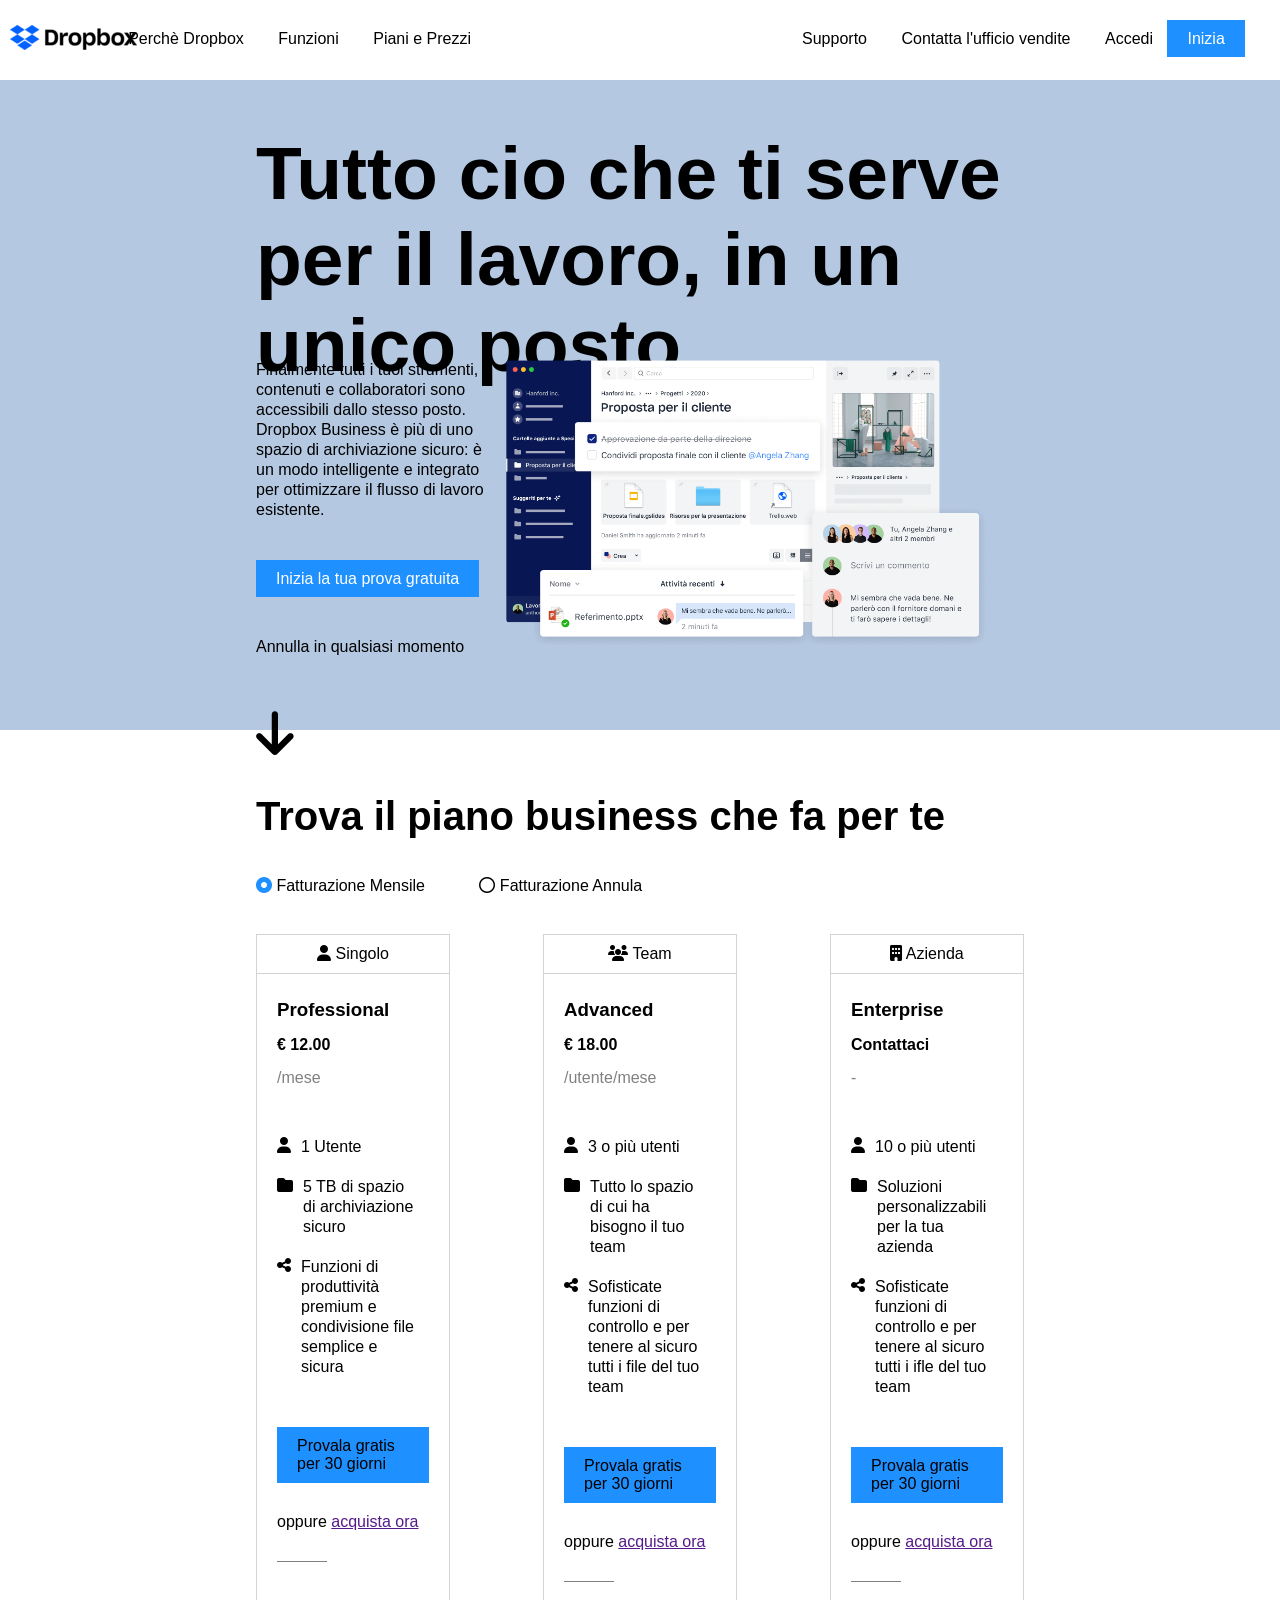
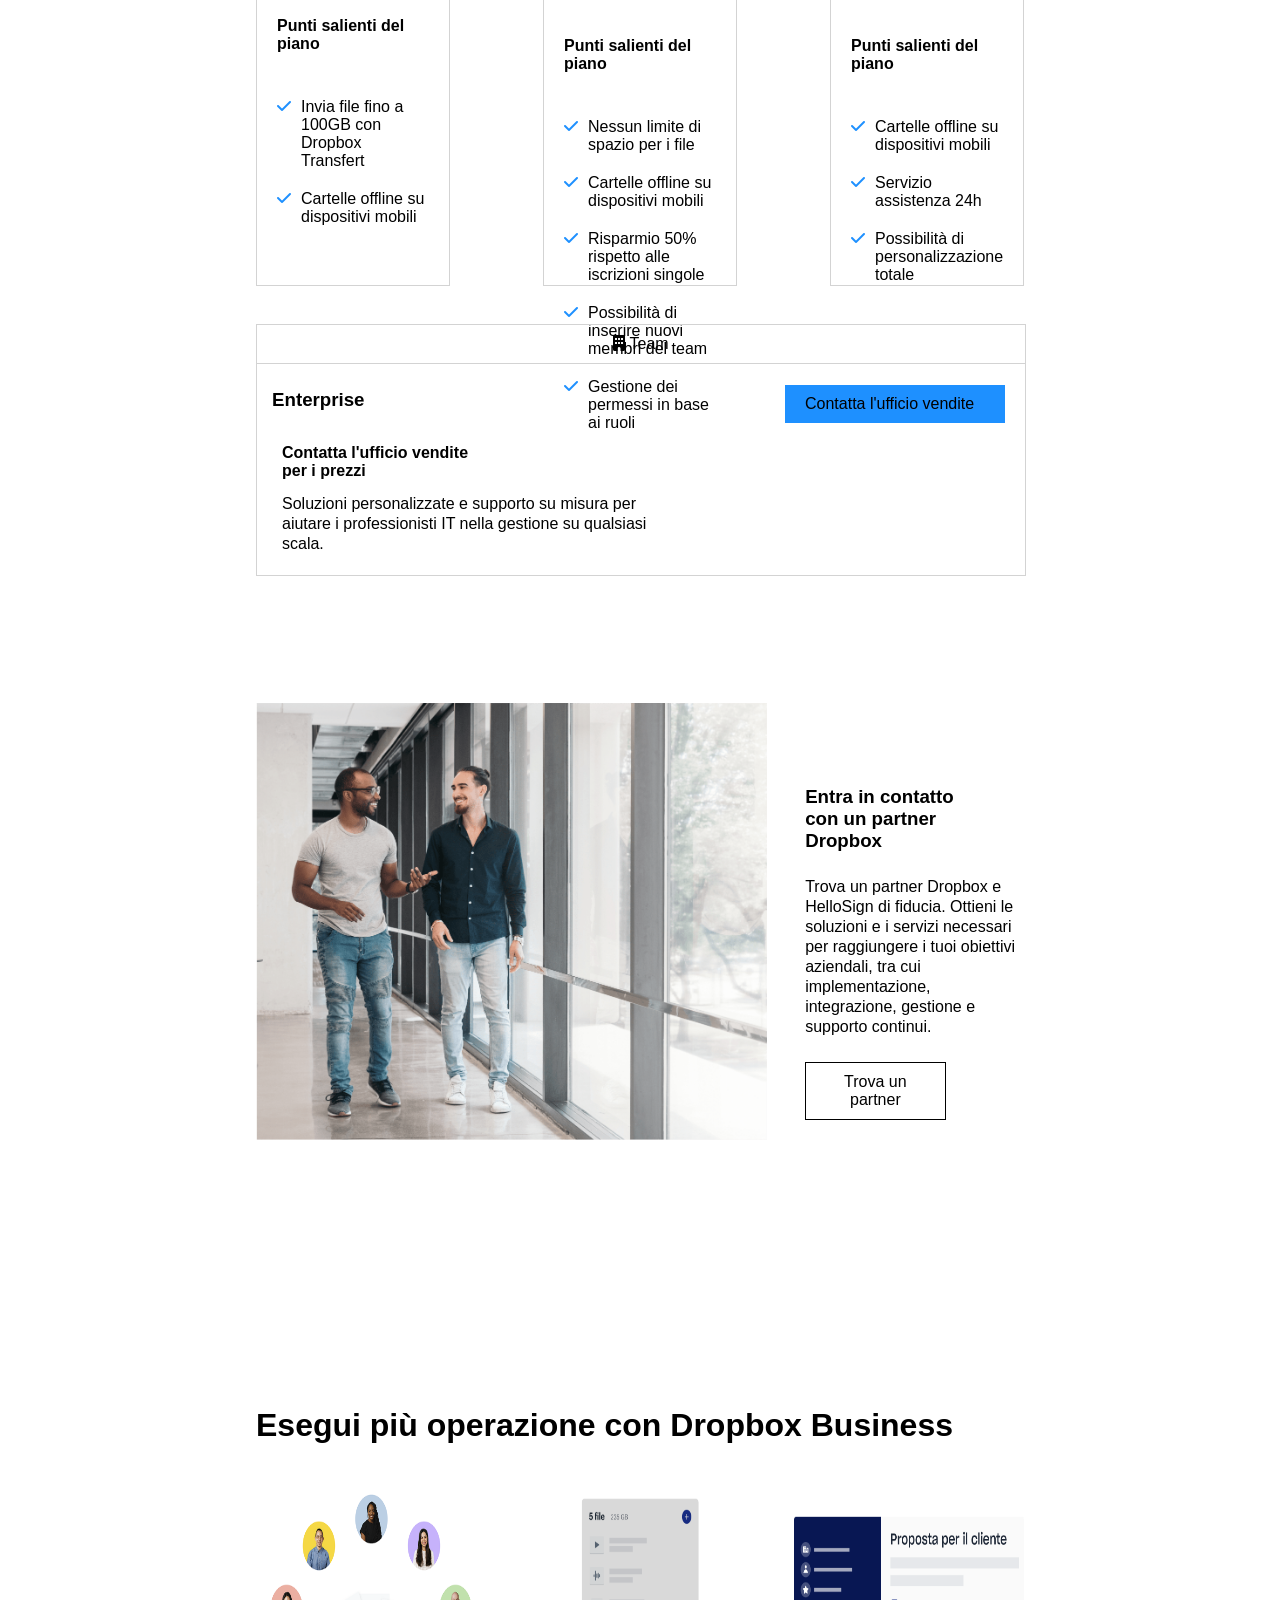
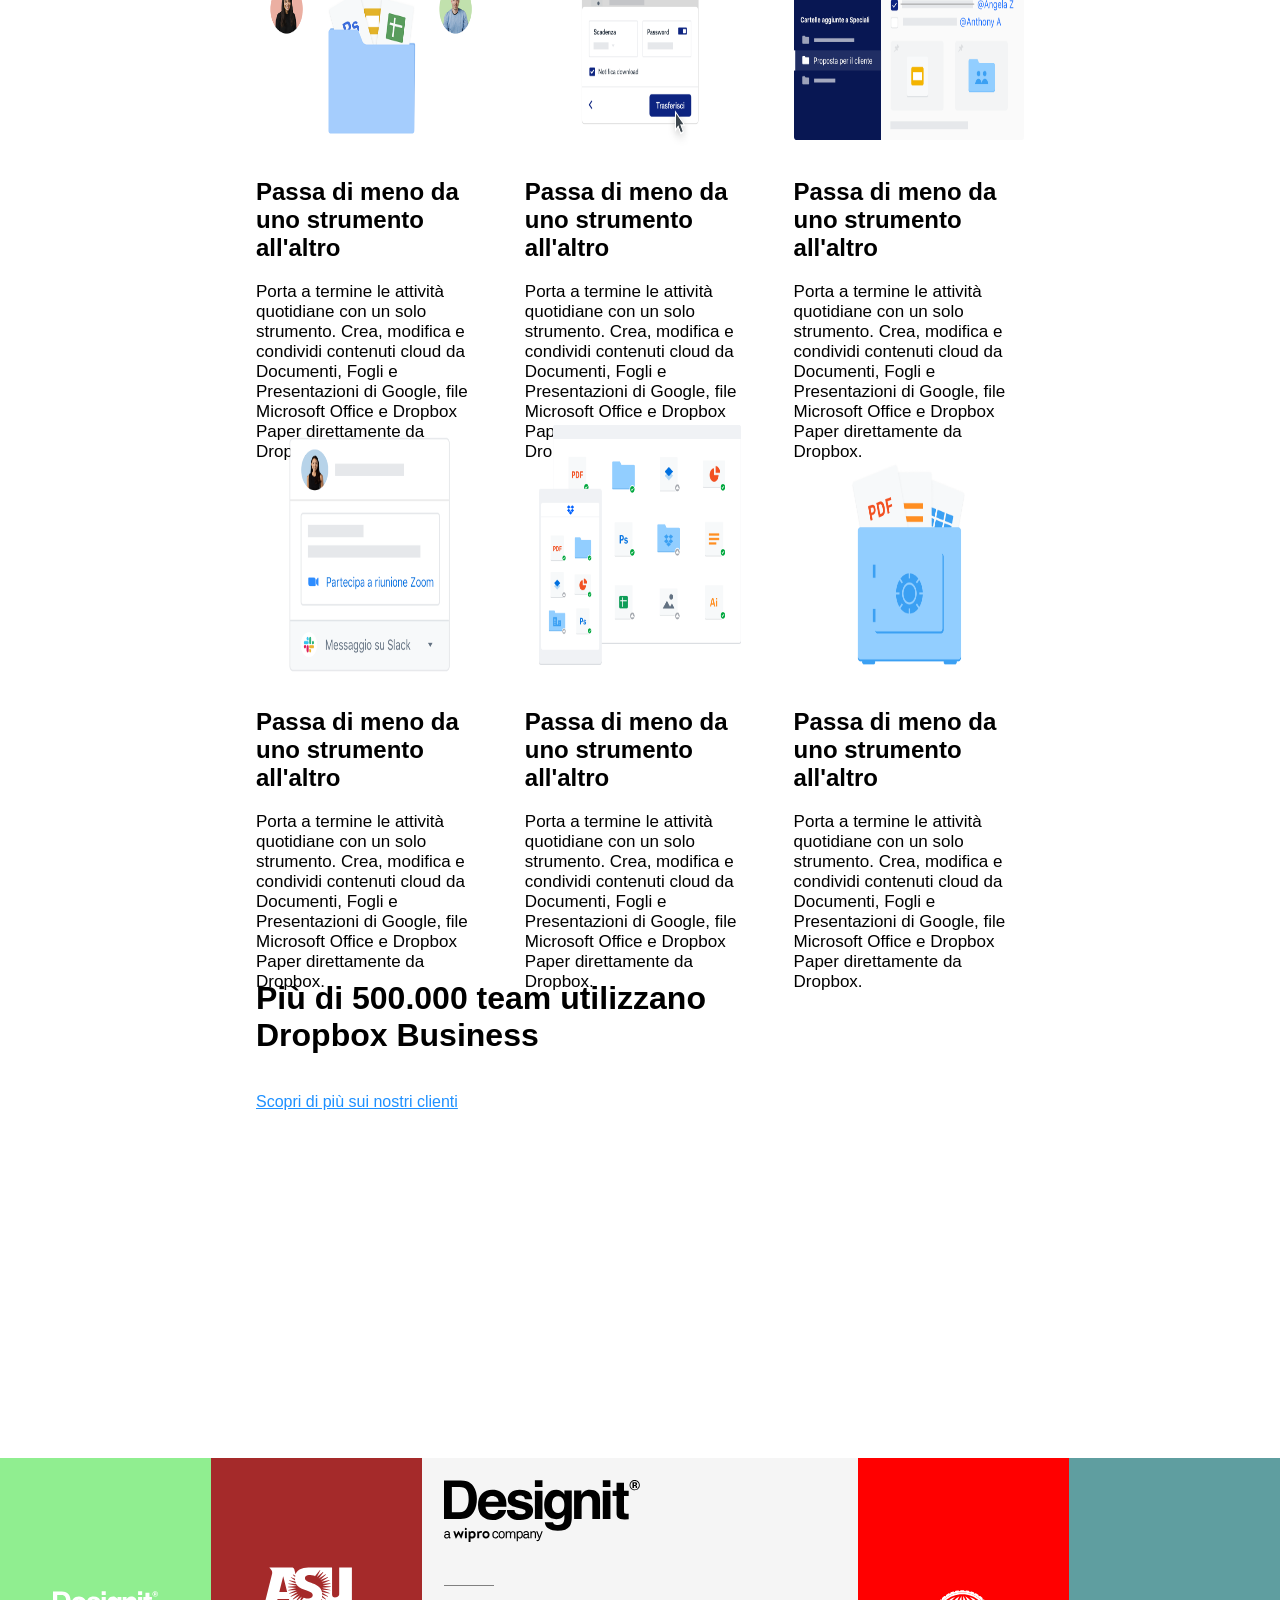
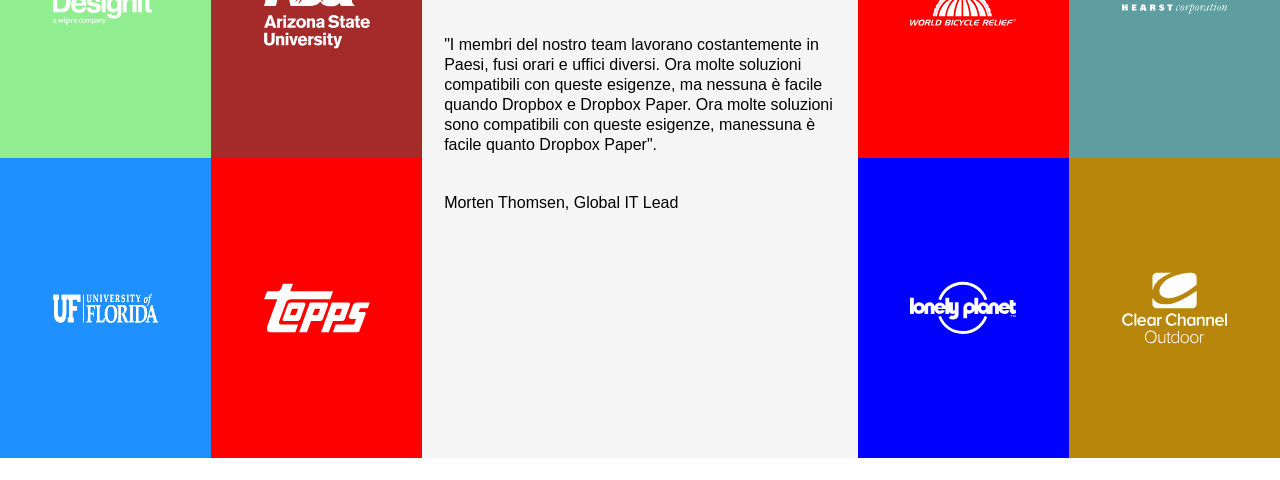
==== index.html @ 0305461c "carolesso centrale" ====
<!DOCTYPE html>
<html lang="en">
<head>
    <!-- CSS -->
    <link rel="stylesheet" href="style.css">
    <!-- FONTAWESOME -->
    <link rel="stylesheet" href="https://cdnjs.cloudflare.com/ajax/libs/font-awesome/6.2.0/css/all.min.css" integrity="sha512-xh6O/CkQoPOWDdYTDqeRdPCVd1SpvCA9XXcUnZS2FmJNp1coAFzvtCN9BmamE+4aHK8yyUHUSCcJHgXloTyT2A==" crossorigin="anonymous" referrerpolicy="no-referrer" />
    
    <!-- FONT TEXT -->
    <link rel="preconnect" href="https://fonts.googleapis.com">
    <meta charset="UTF-8">
    <meta http-equiv="X-UA-Compatible" content="IE=edge">
    <meta name="viewport" content="width=device-width, initial-scale=1.0">
    <title>Document</title>
</head>

<body>
    <header>
        <div class="container">
            <nav>
                <a href="#">Perch&egrave; Dropbox</a>
                <a href="#">Funzioni</a>
                <a href="#">Piani e Prezzi</a>
            </nav>
            <nav>
                <a href="#">Supporto</a>
                <a href="#">Contatta l'ufficio vendite</a>
                <a href="#" id="accedi">Accedi</a>
                <a href="#" class="box">Inizia</a>
            </nav>
        </div>
    </header>

    <main>
        <!-- JUMBOTRON -->
        <div class="jumbotron">
            <div class="h1-container">
                <h1>Tutto cio che ti serve per il lavoro, in un unico posto</h1>
            </div>
            <div class="jumbo-container">
                <div class="text-right">
                    <p>Finalmente tutti i tuoi strumenti, contenuti e collaboratori sono accessibili dallo stesso posto. <br> Dropbox Business &egrave; pi&ugrave; di uno spazio di archiviazione sicuro: &egrave; un modo intelligente e integrato per ottimizzare il flusso di lavoro esistente.</p>
                    <div>
                        <a class="box" href="#">Inizia la tua prova gratuita</a>
                    </div>
                    <div id="Annulla">Annulla in qualsiasi momento</div>
                    <div id="Freccia">
                        <i class="fa-solid fa-arrow-down"></i>
                    </div>
                </div>
                <div class="img">
                    <img src="img/jumbo.png" alt="">
                </div>
            </div>
        </div>

        <!-- PIANO BUSINESS -->
        <div class="piano-business">
            <h2>Trova il piano business che fa per te</h2>
            <div class="checkbox">
                <span id="mensile">
                    <i class="fa-solid fa-circle-dot"></i>
                    Fatturazione Mensile
                </span>
                <span id="annuale">
                    <i class="fa-regular fa-circle"></i>
                    Fatturazione Annula
                </span>
            </div>
            <div class="col">
                <!-- SINGOLO -->
                <div class="row">
                    <div class="icons">
                        <span>
                            <i class="fa-solid fa-user"></i>
                            Singolo
                        </span>
                    </div>
                    <div class="column-structure-text">
                        <h3>Professional</h3>
                        <h4>&euro; 12.00</h4>
                        <div class="grey">/mese</div>
                        <div class="lista-offerte">
                            <div class="separe">
                                <span class="center">
                                    <i class="fa-solid fa-user"></i>
                                    <span class="text-alignment">
                                        1 Utente
                                    </span> 
                                </span>             
                            </div>
                            <div class="separe">
                                <span class="center">
                                    <i class="fa-solid fa-folder"></i>
                                    <span class="text-alignment">
                                        5 TB di spazio di archiviazione sicuro
                                    </span> 
                                </span>
                            </div>
                            <div class="separe">
                                <span class="center">
                                    <i class="fa-solid fa-share-nodes"></i>
                                    <span class="text-alignment">
                                        Funzioni di produttivit&agrave; premium e condivisione file semplice e sicura
                                    </span> 
                                </span>
                            </div>
                        </div>
                        <div class="try-button">
                            <div class="box">
                                <a href="">Provala gratis per 30 giorni</a> 
                            </div>
                            <div>
                                oppure
                                <a href="">acquista ora</a>
                            </div>
                        </div>  
                        <div class="line"></div>
                        <h4 id="punti-salienti">Punti salienti del piano</h4>
                        <div class="separe">
                            <span class="center">
                                <i class="color-icons fa-solid fa-check"></i>
                                <span class="text-alignment">
                                    Invia file fino a 100GB con Dropbox Transfert
                                </span>
                            </span>
                        </div>
                        <div class="separe">
                            <span class="center">
                                <i class="color-icons fa-solid fa-check"></i>
                                <span class="text-alignment">
                                    Cartelle offline su dispositivi mobili
                                </span>
                            </span>
                        </div>    
                    </div>
                </div>

                <!-- TEAM -->
                <div class="row">
                    <div class="icons">
                        <i class="fa-solid fa-users"></i>
                        Team
                    </div>
                    <div class="column-structure-text">
                        <h3>Advanced</h3>
                        <h4>&euro; 18.00</h4>
                        <div class="grey">/utente/mese</div>
                        <div class="lista-offerte">
                            <div class="separe">
                                <span class="center">
                                    <i class="fa-solid fa-user"></i>
                                    <span class="text-alignment">
                                        3 o pi&ugrave; utenti
                                    </span> 
                                </span>             
                            </div>
                            <div class="separe">
                                <span class="center">
                                    <i class="fa-solid fa-folder"></i>
                                    <span class="text-alignment">
                                        Tutto lo spazio di cui ha bisogno il tuo team
                                    </span> 
                                </span>
                            </div>
                            <div class="separe">
                                <span class="center">
                                    <i class="fa-solid fa-share-nodes"></i>
                                    <span class="text-alignment">
                                        Sofisticate funzioni di controllo e per tenere al sicuro tutti i file del tuo team
                                    </span>
                                </span>
                            </div>
                        </div>
                        <div class="try-button">
                            <div class="box">
                                <a href="">Provala gratis per 30 giorni</a> 
                            </div>
                            <div>
                                oppure
                                <a href="">acquista ora</a>
                            </div>
                        </div>  
                        <div class="line"></div>
                        <h4 id="punti-salienti">Punti salienti del piano</h4>
                        <div class="separe">
                            <span class="center">
                                <i class="color-icons fa-solid fa-check"></i>
                                <span class="text-alignment">
                                    Nessun limite di spazio per i file
                                </span>
                            </span>
                        </div>
                        <div class="separe">
                            <span class="center">
                                <i class="color-icons fa-solid fa-check"></i>
                                <span class="text-alignment">
                                    Cartelle offline su dispositivi mobili
                                </span>
                            </span>
                        </div>
                        <div class="separe">
                            <span class="center">
                                <i class="color-icons fa-solid fa-check"></i>
                                <span class="text-alignment">
                                    Risparmio 50% rispetto alle iscrizioni singole
                                </span>
                            </span>
                        </div> 
                        <div class="separe">
                            <span class="center">
                                <i class="color-icons fa-solid fa-check"></i>
                                <span class="text-alignment">
                                    Possibilit&agrave; di inserire nuovi membri del team
                                </span>
                            </span>
                        </div> 
                        <div class="separe">
                            <span class="center">
                                <i class="color-icons fa-solid fa-check"></i>
                                <span class="text-alignment">
                                    Gestione dei permessi in base ai ruoli
                                </span>
                            </span>
                        </div>     
                    </div>
                </div>


                <!-- AZIENDA -->
                <div class="row">
                    <div class="icons">
                        <i class="fa-solid fa-building"></i>
                        Azienda
                    </div>
                    <div class="column-structure-text">
                        <h3>Enterprise</h3>
                        <h4>Contattaci</h4>
                        <div class="grey">-</div>
                        <div class="lista-offerte">
                            <div class="separe">
                                <span class="center">
                                    <i class="fa-solid fa-user"></i>
                                    <span class="text-alignment">
                                        10 o pi&ugrave; utenti
                                    </span> 
                                </span>             
                            </div>
                            <div class="separe">
                                <span class="center">
                                    <i class="fa-solid fa-folder"></i>
                                    <span class="text-alignment">
                                        Soluzioni personalizzabili per la tua azienda
                                    </span> 
                                </span>
                            </div>
                            <div class="separe">
                                <span class="center">
                                    <i class="fa-solid fa-share-nodes"></i>
                                    <span class="text-alignment">
                                        Sofisticate funzioni di controllo e per tenere al sicuro tutti i ifle del tuo team
                                    </span>
                                </span>
                            </div>
                        </div>
                        <div class="try-button">
                            <div class="box">
                                <a href="">Provala gratis per 30 giorni</a> 
                            </div>
                            <div>
                                oppure
                                <a href="">acquista ora</a>
                            </div>
                        </div>  
                        <div class="line"></div>
                        <h4 id="punti-salienti">Punti salienti del piano</h4>
                        <div class="separe">
                            <span class="center">
                                <i class="color-icons fa-solid fa-check"></i>
                                <span class="text-alignment">
                                    Cartelle offline su dispositivi mobili
                                </span>
                            </span>
                        </div>
                        <div class="separe">
                            <span class="center">
                                <i class="color-icons fa-solid fa-check"></i>
                                <span class="text-alignment">
                                    Servizio assistenza 24h
                                </span>
                            </span>
                        </div> 
                        <div class="separe">
                            <span class="center">
                                <i class="color-icons fa-solid fa-check"></i>
                                <span class="text-alignment">
                                    Possibilit&agrave; di personalizzazione totale
                                </span>
                            </span>
                        </div>    
                    </div>
                </div>
            </div>

            <!-- ENTERPRISE -->
            <div class="enterprise">
                <div class="icons">
                    <i class="fa-solid fa-building"></i>
                    Team
                </div>
                <h3>Enterprise</h3>
                <h4>Contatta l'ufficio vendite per i prezzi</h4>
                <p>
                    Soluzioni personalizzate e supporto su misura per aiutare i professionisti IT nella gestione su qualsiasi scala.
                </p>
                <div class="box">
                    <a href="#">Contatta l'ufficio vendite</a>
                </div>
            </div>
           
            <!-- PARTNER -->
            <div class="info">
                <div class="partner">
                     <img src="img/partner.png" alt=""> 
                </div>
                <div id="txt-partner">
                    <h3>Entra in contatto con un partner Dropbox</h3>
                    <p>
                        Trova un partner Dropbox e HelloSign di fiducia. Ottieni le soluzioni e i servizi necessari per raggiungere i tuoi obiettivi aziendali, tra cui implementazione, integrazione, gestione e supporto continui.
                    </p>
                    <div class="box">
                        <a href="">Trova un partner</a>  
                    </div>
                </div>
            </div>

            <!-- DROPBOX BUSINESS -->
            <h1>
                Esegui pi&ugrave; operazione con Dropbox Business
            </h1>
            <div class="blocks">
                <div class="square">
                    <img src="img/business-feature-switching-tools.png" alt="">
                    <h2>Passa di meno da uno strumento all'altro</h2>
                    <p>Porta a termine le attivit&agrave; quotidiane con un solo strumento. Crea, modifica e condividi contenuti cloud da Documenti, Fogli e Presentazioni di Google, file Microsoft Office e Dropbox Paper direttamente da Dropbox.</p >
                </div>
                <div class="square">
                    <img src="img/business-feature-send-files-it.png" alt="">
                    <h2>Passa di meno da uno strumento all'altro</h2>
                    <p>Porta a termine le attivit&agrave; quotidiane con un solo strumento. Crea, modifica e condividi contenuti cloud da Documenti, Fogli e Presentazioni di Google, file Microsoft Office e Dropbox Paper direttamente da Dropbox.</p >
                </div>
                <div class="square">
                    <img src="img/business-feature-coordinate-it.png" alt="">
                    <h2>Passa di meno da uno strumento all'altro</h2>
                    <p>Porta a termine le attivit&agrave; quotidiane con un solo strumento. Crea, modifica e condividi contenuti cloud da Documenti, Fogli e Presentazioni di Google, file Microsoft Office e Dropbox Paper direttamente da Dropbox.</p >
                </div>
            </div>
            <div class="blocks">
                <div class="square">
                    <img src="img/business-feature-integrations-it.png" alt="">
                    <h2>Passa di meno da uno strumento all'altro</h2>
                    <p>Porta a termine le attivit&agrave; quotidiane con un solo strumento. Crea, modifica e condividi contenuti cloud da Documenti, Fogli e Presentazioni di Google, file Microsoft Office e Dropbox Paper direttamente da Dropbox.</p >
                </div>
                <div class="square">
                    <img src="img/business-feature-multi-device.png" alt="">
                    <h2>Passa di meno da uno strumento all'altro</h2>
                    <p>Porta a termine le attivit&agrave; quotidiane con un solo strumento. Crea, modifica e condividi contenuti cloud da Documenti, Fogli e Presentazioni di Google, file Microsoft Office e Dropbox Paper direttamente da Dropbox.</p >
                </div>
                <div class="square">
                    <img src="img/business-feature-security.png" alt="">
                    <h2>Passa di meno da uno strumento all'altro</h2>
                    <p>Porta a termine le attivit&agrave; quotidiane con un solo strumento. Crea, modifica e condividi contenuti cloud da Documenti, Fogli e Presentazioni di Google, file Microsoft Office e Dropbox Paper direttamente da Dropbox.</p >
                </div>
            </div>
            <div class="info-invito">
                <h1>
                    Pi&ugrave; di 500.000 team utilizzano
                </h1>
                <h1>Dropbox Business</h1>
            </div>
            <a id="scopri" href="">Scopri di pi&ugrave; sui nostri clienti</a>      
        </div>
        <div class="carosello">
            <div class="grid1">
                <div class="row-agency">
                    <div class="lightgreen agency">
                        <img class="invert" src="img/designit.svg" alt="">
                    </div>
                    <div class="brown agency">
                        <img src="img/arizona_state_university.svg" alt="" class="invert">
                    </div>
                </div>
                <div class="row-agency">
                    <div class="lightblue agency">
                        <img id="florida" src="img/university_of_florida.svg" alt="">
                    </div>
                    <div class="red agency">
                        <img src="img/topps.svg" alt="" class="invert">
                    </div>
                </div>
            </div>
            <div class="agency-info">
                <div class="container-agency-info">
                    <img src="img/designit.svg" alt="">
                    <div class="line"></div>
                    <p>"I membri del nostro team lavorano costantemente in Paesi, fusi orari e uffici diversi. Ora molte soluzioni compatibili con queste esigenze, ma nessuna &egrave; facile quando Dropbox e Dropbox Paper. Ora molte soluzioni sono compatibili con queste esigenze, manessuna &egrave; facile quanto  Dropbox Paper".</p>
                    <div>Morten Thomsen, Global IT Lead</div>
                </div>
            </div>
            <div class="grid2">
                <div class="row-agency">
                    <div class="red agency">
                        <img src="img/world_bicycle_relief.svg" alt="" class="invert">
                    </div>
                    <div class="cadetblue agency">
                        <img src="img/hearst_corp.svg" alt="" class="invert">
                    </div>
                </div>
                <div class="row-agency">
                    <div class="blue agency">
                        <img src="img/lonely_planet.svg" alt="" class="invert">
                    </div>
                    <div class="yellow agency">
                        <img src="img/clear_channel.svg" alt="" class="invert">
                    </div>
                </div>
            </div>
        </div>
    </main>
   
</body>
</html>
---- style.css ----
/* REGOLE GENERALI */
* {
    margin: 0;
    padding: 0;
    background: border-box;
    font-family: 'Open Sans', sans-serif;
}

.box {
    padding: 10px 20px;
    background-color: #1e90ff;
    color: white;
    text-decoration: none;
}

p {
    line-height: 20px;
}

.lightgreen {
    background-color: lightgreen;
}

.brown {
    background-color: brown;
}

.lightblue {
    background-color: #1e90ff;
}

.red {
    background-color: red;
}

.cadetblue {
    background-color: cadetblue;
}

.blue {
    background-color: blue;
}

.yellow {
    background-color: darkgoldenrod;
}
/* HEADER */
/* APPUNTI: L'header deve essere fixed e contenere un hover:underline sotto per i nav */
/* APPNTI: hover sui bottoni blue che andando sopra con il mouse si schiarisce il background */

header {
    height: 80px;
    background-image: url(img/logo-small.png);
    background-repeat: no-repeat;
    background-position: top 25px left 10px;
}

    .container {
        display: flex;
        justify-content: space-between;
        padding: 30px 10px;
        text-decoration: none;
    }

    nav a{
        padding-left: 30px;
        text-decoration: none;
        color: black;
    }

    .container nav:first-child{       
        padding-left: 7%;
    }
    
    .container nav:last-child {
        padding-right: 2%;
    }

    #accedi {
        padding-right: 10px;
    }
/* JUMBOTRON */
/* APPUNTI: Forse da cambiare l'altezza in vh */
/* APPUNTI: La freccia deve portare nella schermata sotto "trova il piano business che fa per te" */
.jumbotron {
    height: 650px;
    background-color: #b4c8e1;

}

    .h1-container {
        height: 280px;
        margin: 0 20%;
    }

        .h1-container > h1 {
            padding-top: 50px;
            font-size: 75px;
        }

    .jumbo-container {
        height: calc(100% - 300px);
        margin: 0 20%;
        display: flex;
    }

        .text-right {
            height: 350px;
            width: 30%;
        }

        .text-right > p {
            padding-bottom: 50px;
            line-height: 20px;
        }

        #Annulla {
            padding: 50px 0;
        }

        #Freccia {
            font-size: 50px;        
        }

        .img {
            height: 400px;
            width: 55%;
        }

        .img > img {
            width: 120%;
        }

/* PIANO BUSINESS */
.piano-business {
    height: 3800px;
    margin: 5% 20%;
}

    .piano-business > h2 {
        margin-bottom: 5%;
        font-size: 40px;
    }

    #mensile > i {
        color: #1e90ff;
    }

    #mensile {
        padding-right: 50px;
    }

    .col {
        display: flex;
        justify-content: space-between;
        margin-top: 5%;
    }

    .row {
        width: 25%;
        height: 950px;
        border: 1px solid lightgray;
    }

    .icons {
        text-align: center;
        padding: 10px 0;
        border-bottom: 1px solid lightgrey;
    }

    .column-structure-text {
        padding-top: 25px;
        padding-left: 20px;
    }

        .column-structure-text > h4 {
            padding: 15px 0;
        }

        .grey {
            color: grey;
        }

        .lista-offerte {
            margin-right: 15px;
            padding-top: 50px;
            padding-bottom: 30px;
            line-height: 20px;
        }

        .separe {
            display: flex;
            flex-direction: column;
            align-items: flex-start;
            padding-right: 20px;
            padding-bottom: 20px;
        }

        .center {
            display: flex;
            align-items: flex-start;
        }

        .text-alignment {
            padding-left: 10px;
        }

        .box a {
            text-decoration: none;
            color: white;
        }
        
        .try-button {
            margin-right: 20px;
            margin-bottom: 30px;
        }

        .try-button .box {
            margin-bottom: 30px;
        }

        .line {
            width: 50px;
            height: 10px;
            border-top: 1px solid grey;
        }
        
        #punti-salienti {
            margin: 30px 0;
        }

        .color-icons {
            color: #1e90ff;
        }

    .enterprise {
        width: 100%;
        height: 250px;
        margin-top: 5%;
        border: 1px solid lightgrey;
        position: relative;
    }

        .enterprise > h3{
            width: 10%;
            height: 50px;
            margin: 0 15px;
            margin-top: 25px;
            margin-bottom: 5px;
            text-align: center;
        }

        .enterprise > h4 {
            width: 25%;
            height: 50px;
            margin: 0 25px;
        }

        .enterprise > p {
            width: 50%;
            height: 50px;
            margin: 0 25px;
            line-height: 20px;
        }

        .enterprise > .box {
            width: 180px;
            position: absolute;
            top: 60px;
            right: 20px;
        }
  
/* PARTNER */
    .info {
        max-width: 100%;
        margin-top: 10%;
        margin-bottom: 20%;
        height: 600px;
        display: flex;
        justify-content: space-between;
        align-items: center;
    }

        .partner {
            width: 70%;
            height: 500px;
        }

            .partner > img {
                width: 100%;
                margin: 0;
                padding: 0;
            }

            #txt-partner {
                width: 30%;
                margin-left: 5%;
            }

            #txt-partner h3 {
                margin-right: 15%;
            }

            #txt-partner > p {
                padding: 25px 0;
            }

            #txt-partner > .box {
                width: 45%;
                border: 1px solid black;
                background-color: white;
                color: black;
                text-align: center;
            }

                .box a {
                    color: black;
                }
            
    .blocks {
        margin-top: 30px;
        height: 500px;
        display: flex;
        justify-content: space-between;
    }

        .square {
            width: 30%;
            height: 500px;
        }

        .square > img {
            width: 100%;
            height: 280px;
        }

        .square > h2 {
            margin: 20px 0;
        }

        .square > p {
            font-size: 17px;
        }
    
    .info-invito {
        margin-top: 10%;
        margin-bottom: 5%;
    }

    #scopri {
        color: #1e90ff;
    }

    .carosello {
        width: 100%;
        height: 600px;
        display: flex;
    }

    .grid1 {
        width: 33%;
        height: 600px;
    }

    .agency-info {
        width: 34%;
        height: 600px;
        background-color: #F5F5F5 ;
    }

    .grid2 {
        width: 33%;
        height: 600px;
        background-color: darksalmon;
    }

    .row-agency {
        width: 100%;
        height: 300px;
        display: flex;
    }

    .agency {
        width: 50%;
        height: 300px;
        display: flex;
        justify-content: center;
    }

    .invert {
        width: 50%;
        filter: brightness(0) invert(1);
    }

    #florida {
        width: 50%;
        height: 30px;
        padding-top: 135px;
        filter: brightness(0) invert(1);
    }
   
    .container-agency-info {
        width: 90%;
        height: 600px;
        margin:5% 5% ;

    }

    .container-agency-info img {
        width: 50% ;
        margin-bottom: 10%;
    }

    .container-agency-info p {
        margin: 10% 0;
    }
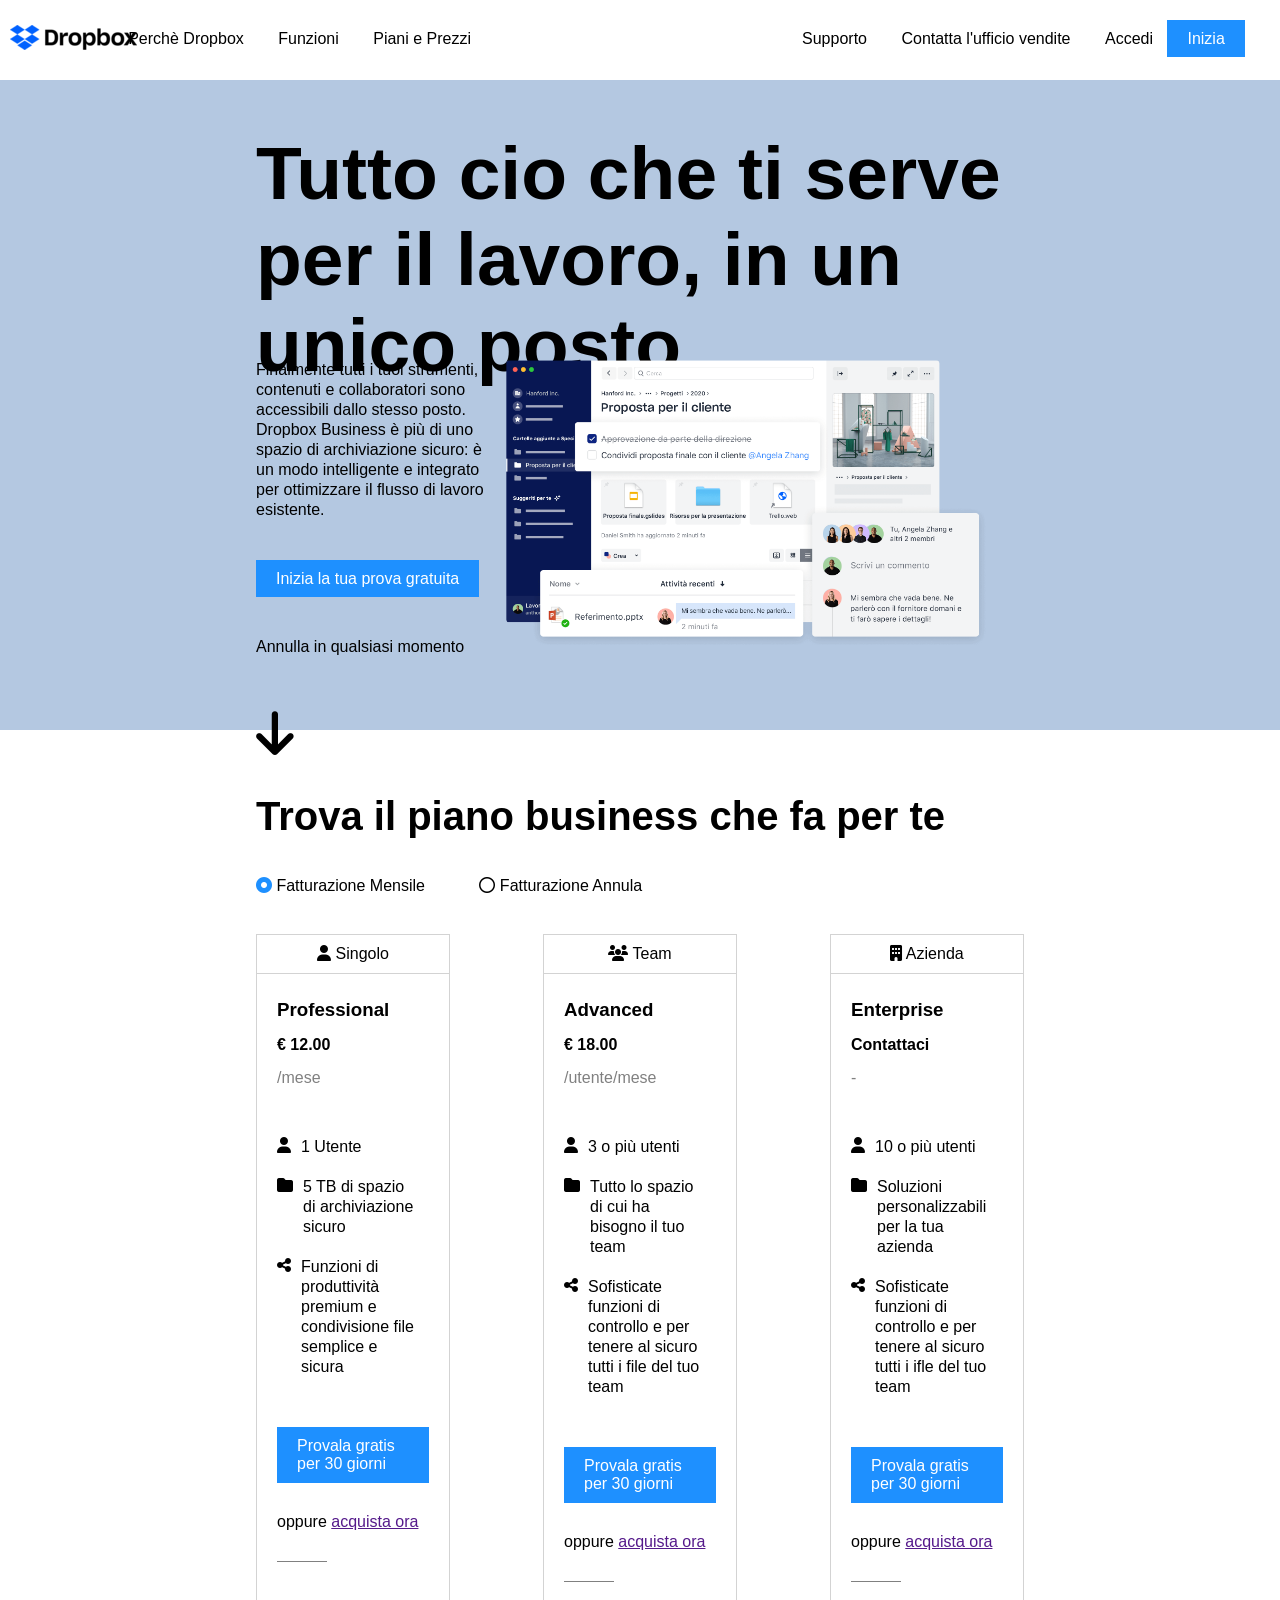
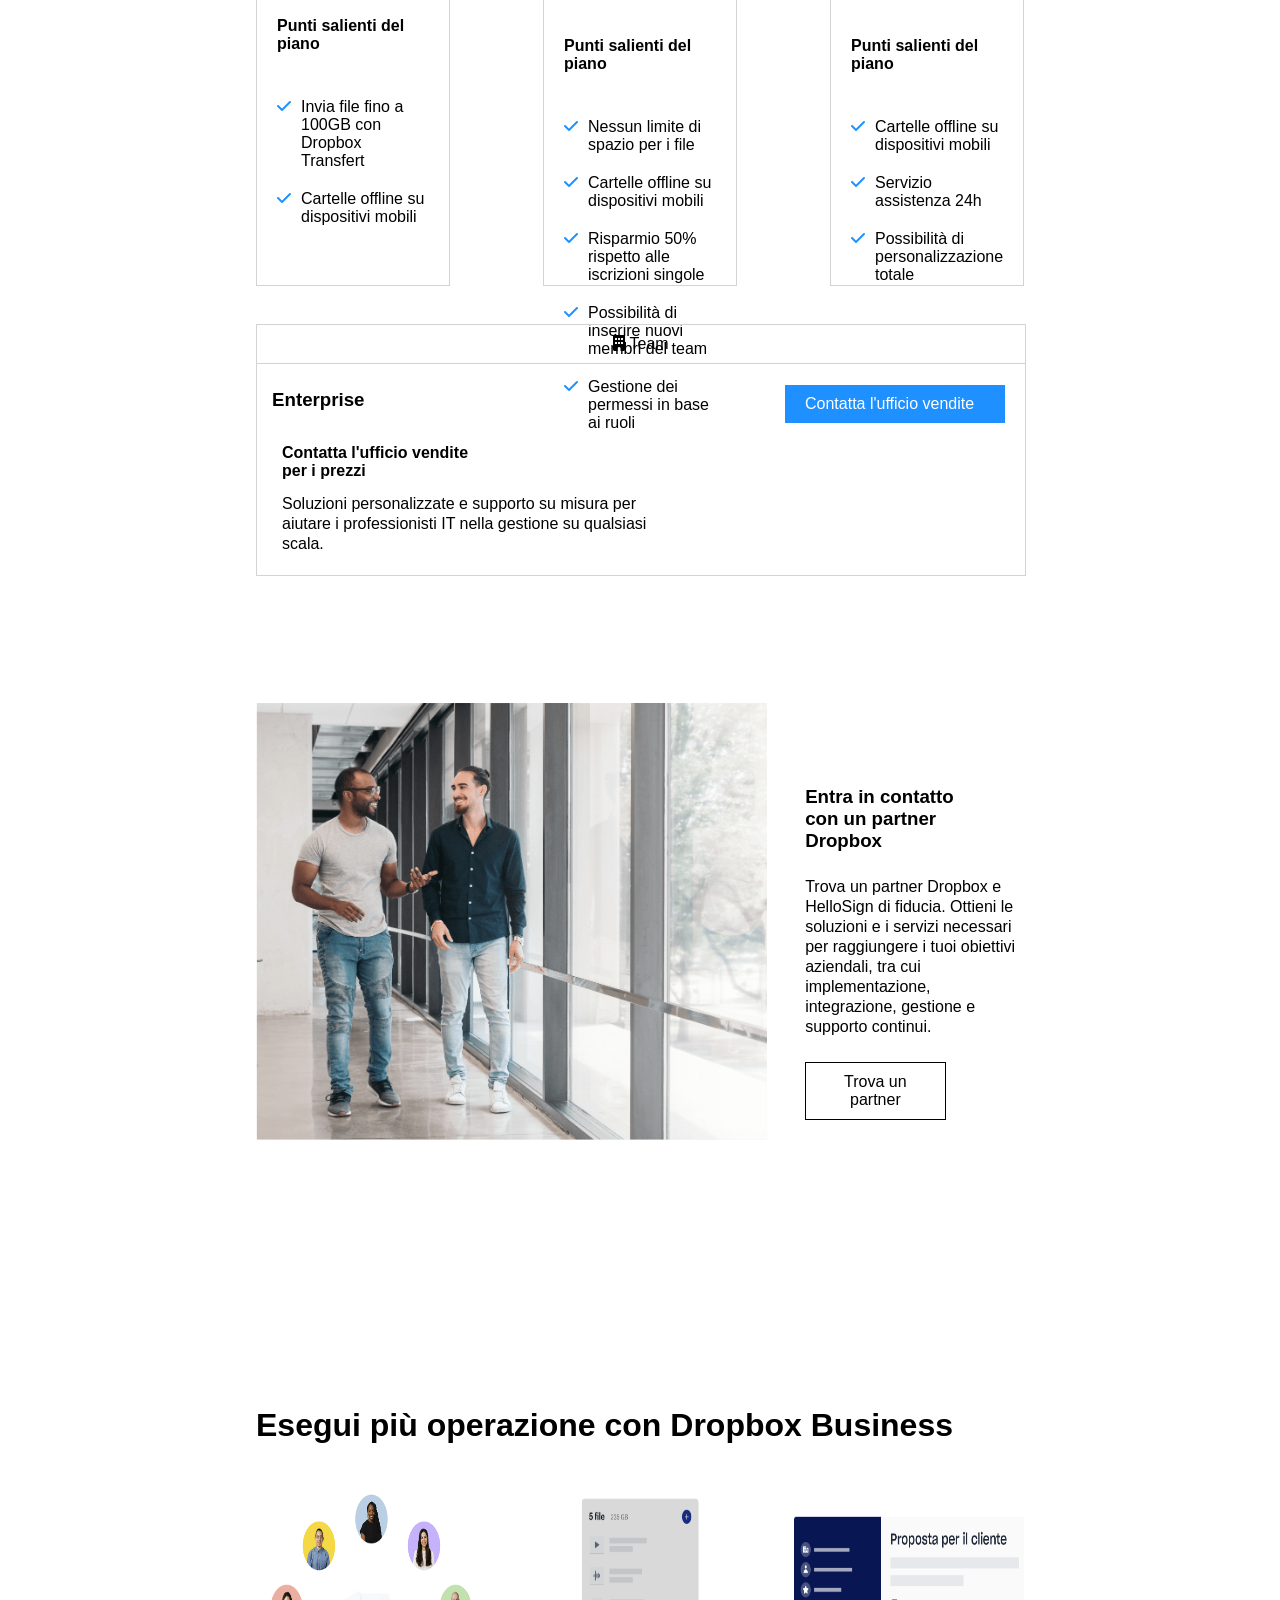
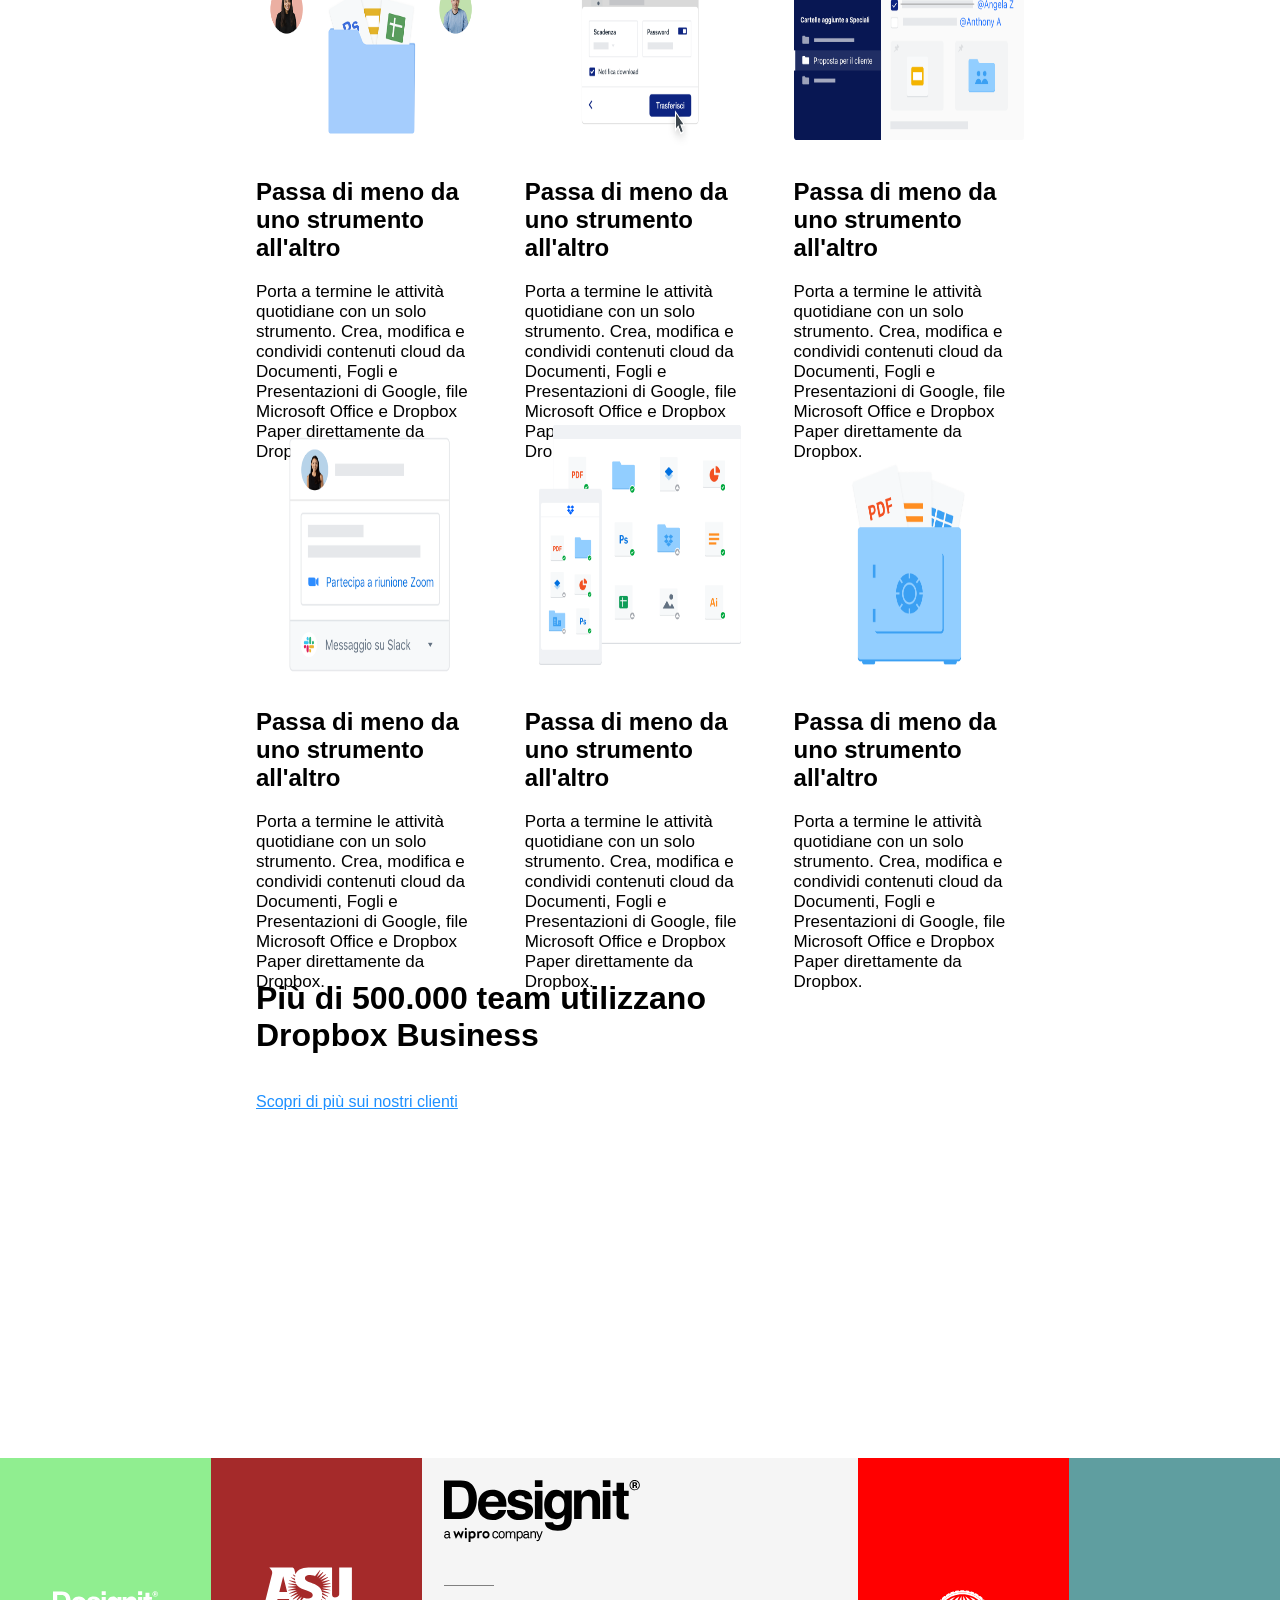
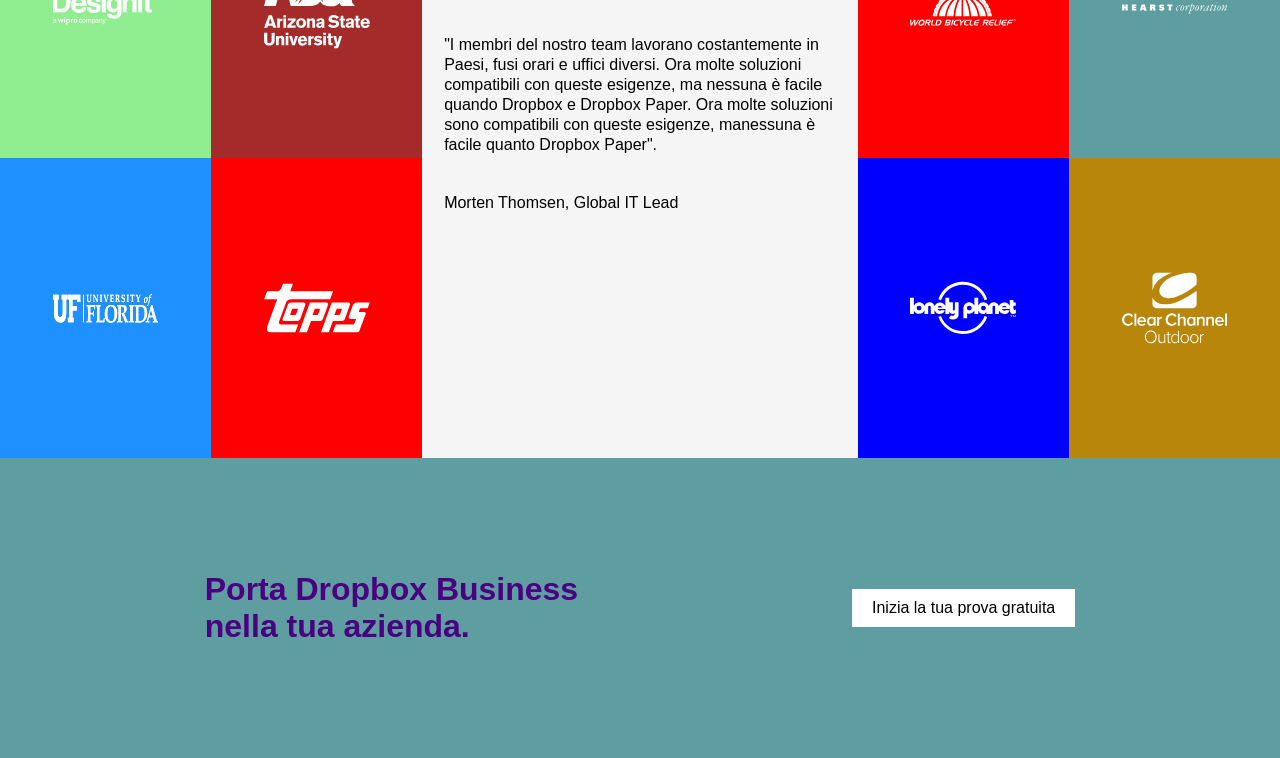
==== commit 5727c6a0: "pubblicita'" ====
--- a/index.html
+++ b/index.html
@@ -329,7 +329,7 @@
                         Trova un partner Dropbox e HelloSign di fiducia. Ottieni le soluzioni e i servizi necessari per raggiungere i tuoi obiettivi aziendali, tra cui implementazione, integrazione, gestione e supporto continui.
                     </p>
                     <div class="box">
-                        <a href="">Trova un partner</a>  
+                        <a id="txt-box" href="">Trova un partner</a>  
                     </div>
                 </div>
             </div>
@@ -426,6 +426,14 @@
                 </div>
             </div>
         </div>
+        <div class="cadetblue extra">
+            <div class="pubblicita">
+                <h1 class="txt-brown">Porta Dropbox Business nella tua azienda.</h1>
+            </div>
+            <div id="box-prova-gratuita">
+              <a href="">Inizia la tua prova gratuita</a>
+            </div>
+        </div>
     </main>
    
 </body>
--- a/style.css
+++ b/style.css
@@ -313,7 +313,7 @@
                 text-align: center;
             }
 
-                .box a {
+                #txt-box {
                     color: black;
                 }
             
@@ -357,60 +357,84 @@
         display: flex;
     }
 
-    .grid1 {
-        width: 33%;
-        height: 600px;
-    }
-
-    .agency-info {
-        width: 34%;
-        height: 600px;
-        background-color: #F5F5F5 ;
-    }
-
-    .grid2 {
-        width: 33%;
-        height: 600px;
-        background-color: darksalmon;
-    }
-
-    .row-agency {
+        .grid1 {
+            width: 33%;
+            height: 600px;
+        }
+
+        .agency-info {
+            width: 34%;
+            height: 600px;
+            background-color: #F5F5F5 ;
+        }
+
+        .grid2 {
+            width: 33%;
+            height: 600px;
+            background-color: darksalmon;
+        }
+
+        .row-agency {
+            width: 100%;
+            height: 300px;
+            display: flex;
+        }
+
+        .agency {
+            width: 50%;
+            height: 300px;
+            display: flex;
+            justify-content: center;
+        }
+
+        .invert {
+            width: 50%;
+            filter: brightness(0) invert(1);
+        }
+
+        #florida {
+            width: 50%;
+            height: 30px;
+            padding-top: 135px;
+            filter: brightness(0) invert(1);
+        }
+    
+        .container-agency-info {
+            width: 90%;
+            height: 600px;
+            margin:5% 5% ;
+
+        }
+
+        .container-agency-info img {
+            width: 50% ;
+            margin-bottom: 10%;
+        }
+
+        .container-agency-info p {
+            margin: 10% 0;
+        }
+
+    .extra {
         width: 100%;
         height: 300px;
         display: flex;
-    }
-
-    .agency {
-        width: 50%;
-        height: 300px;
-        display: flex;
         justify-content: center;
-    }
-
-    .invert {
-        width: 50%;
-        filter: brightness(0) invert(1);
-    }
-
-    #florida {
-        width: 50%;
-        height: 30px;
-        padding-top: 135px;
-        filter: brightness(0) invert(1);
-    }
-   
-    .container-agency-info {
-        width: 90%;
-        height: 600px;
-        margin:5% 5% ;
-
-    }
-
-    .container-agency-info img {
-        width: 50% ;
-        margin-bottom: 10%;
-    }
-
-    .container-agency-info p {
-        margin: 10% 0;
-    }+        align-items: center;
+    }
+
+        .txt-brown {
+            width: 70%;
+            color: indigo;
+            margin-right: 10%;
+        }
+
+    #box-prova-gratuita {
+        padding: 10px 20px;
+        background-color: white;
+    }
+
+        #box-prova-gratuita a {
+            color: black;
+            text-decoration: none;
+        }
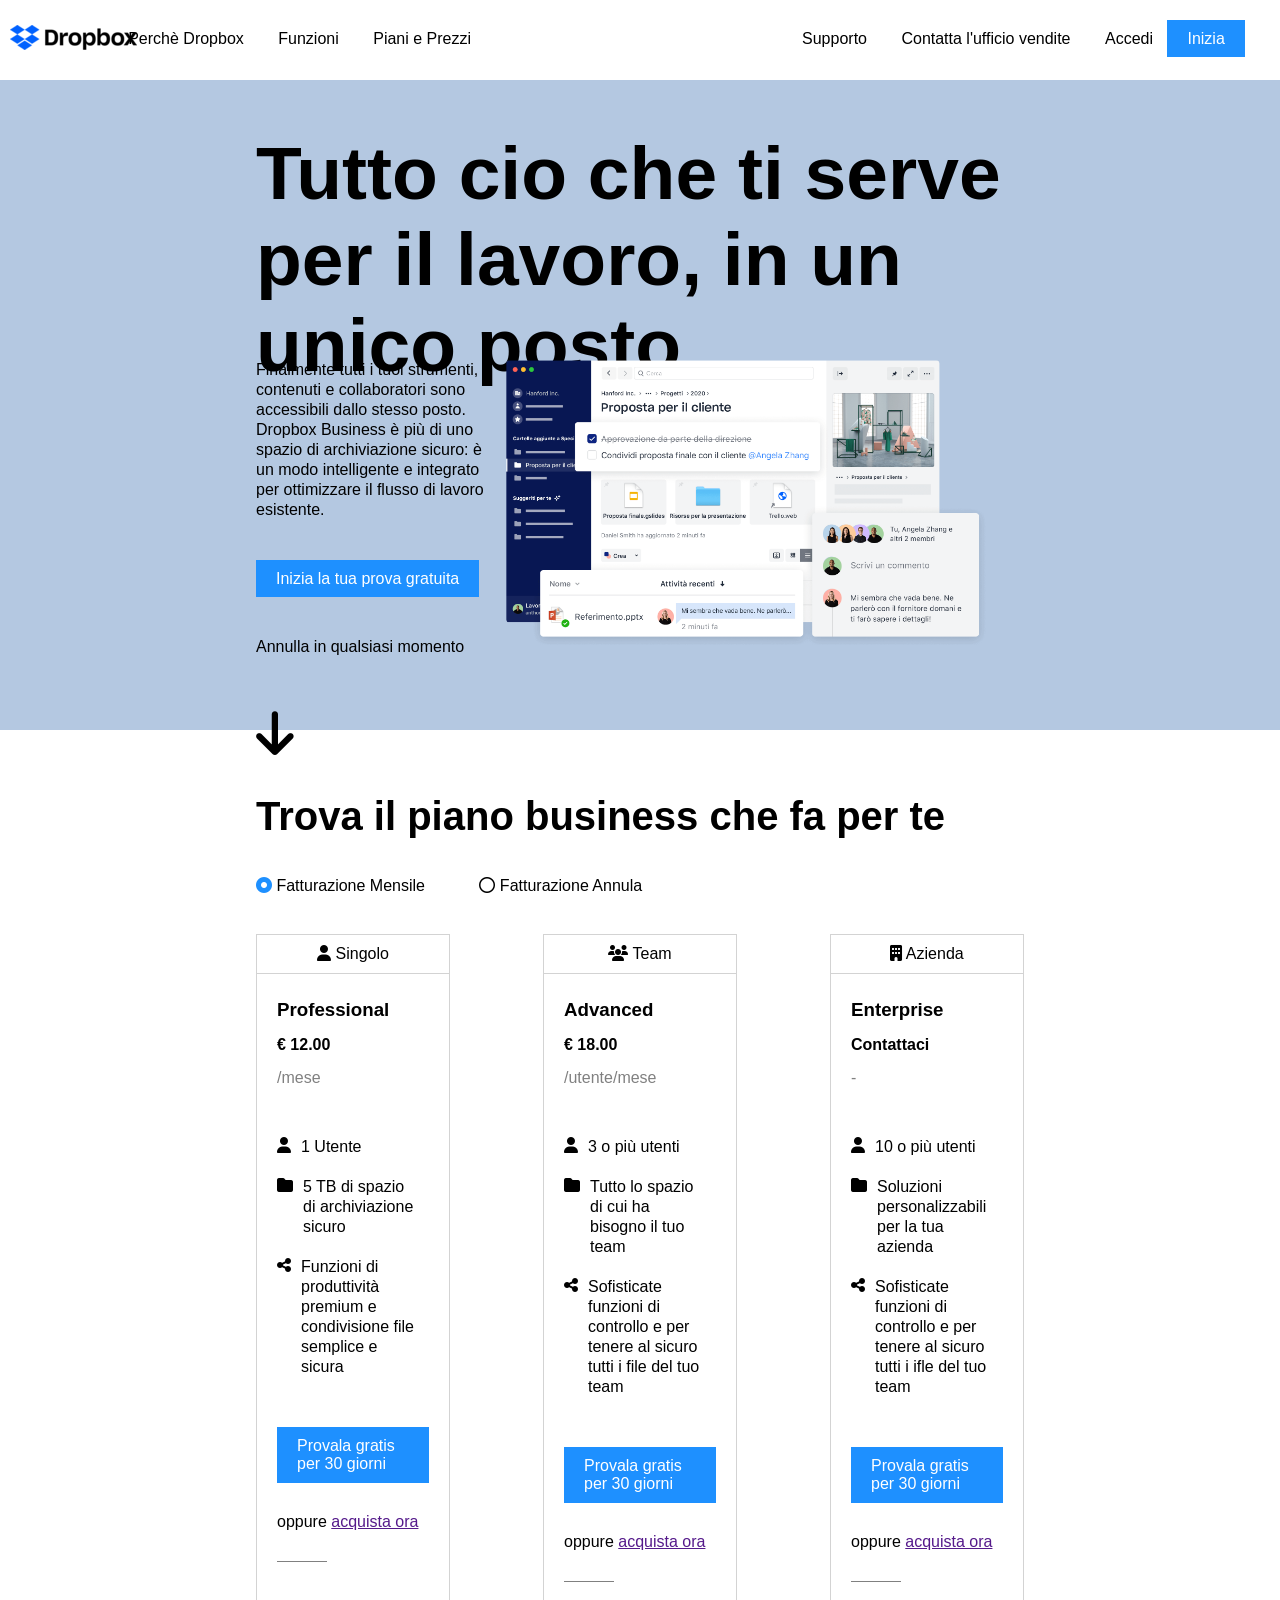
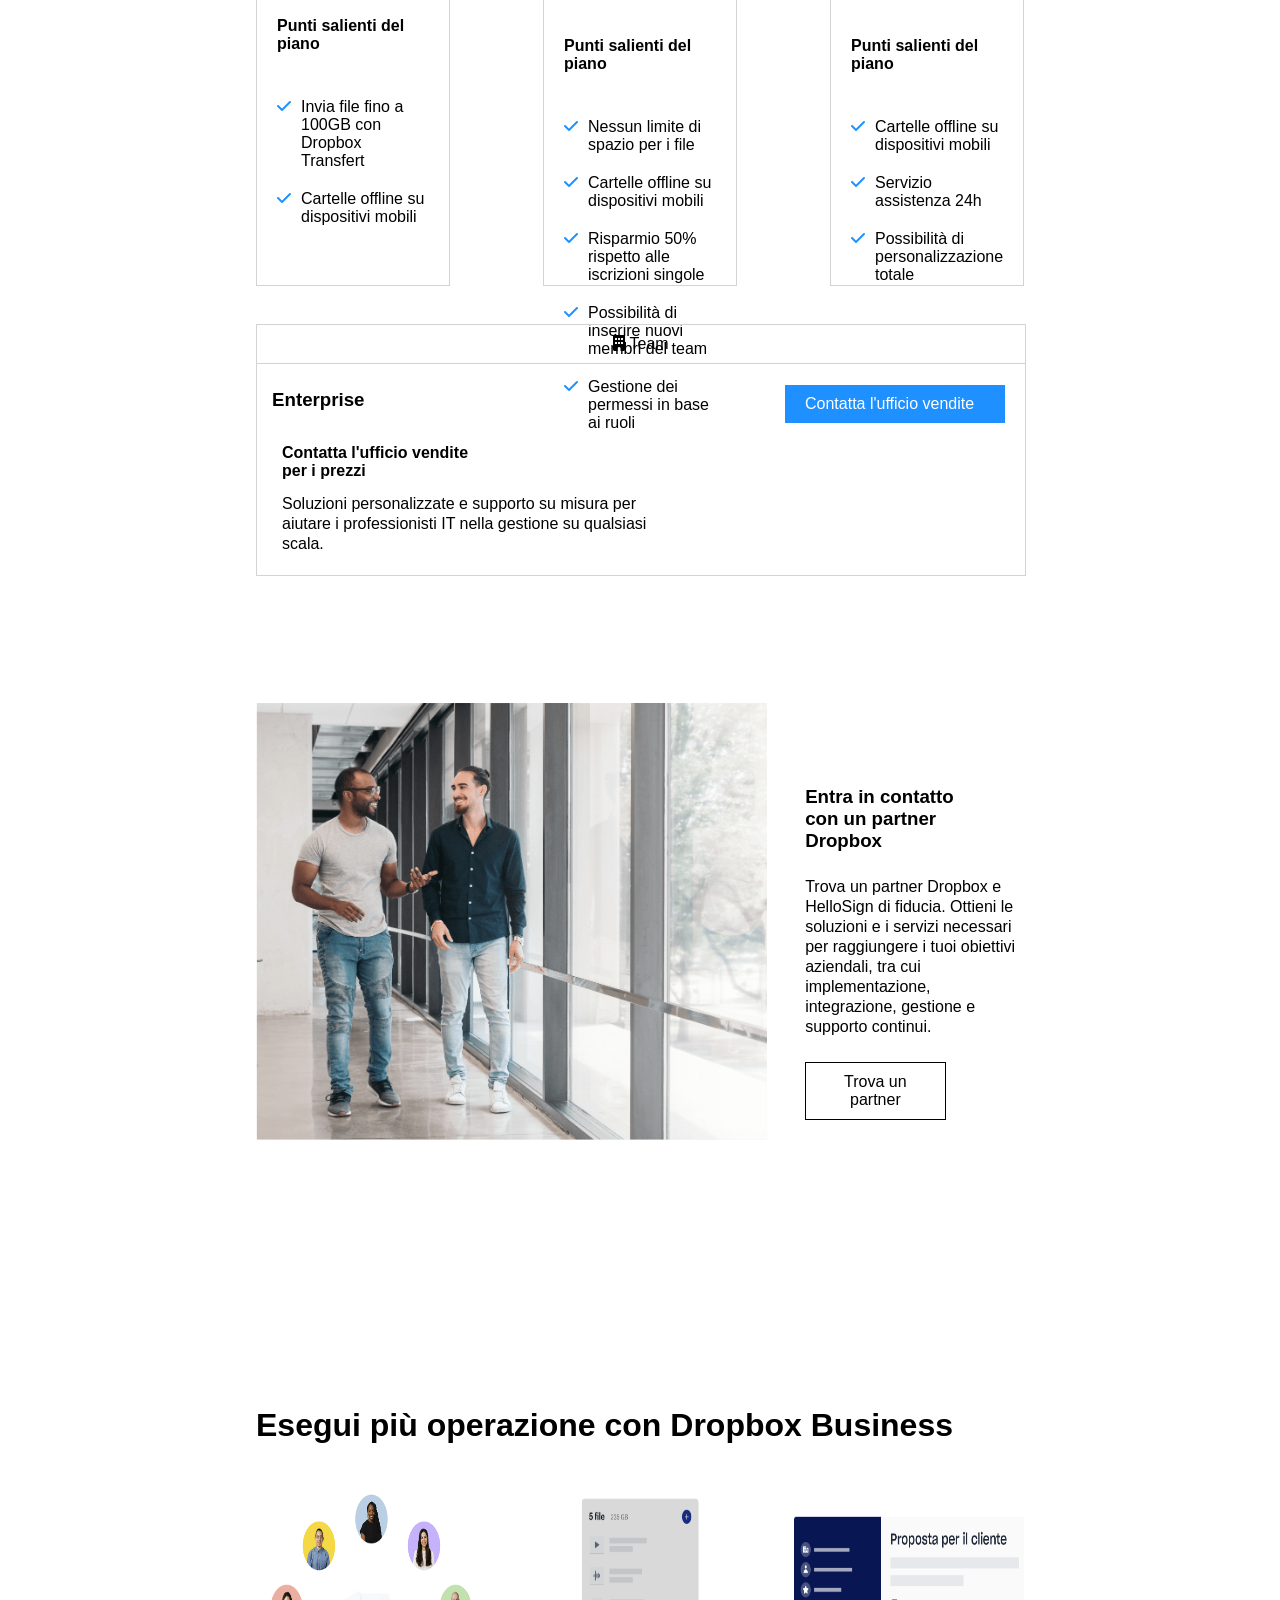
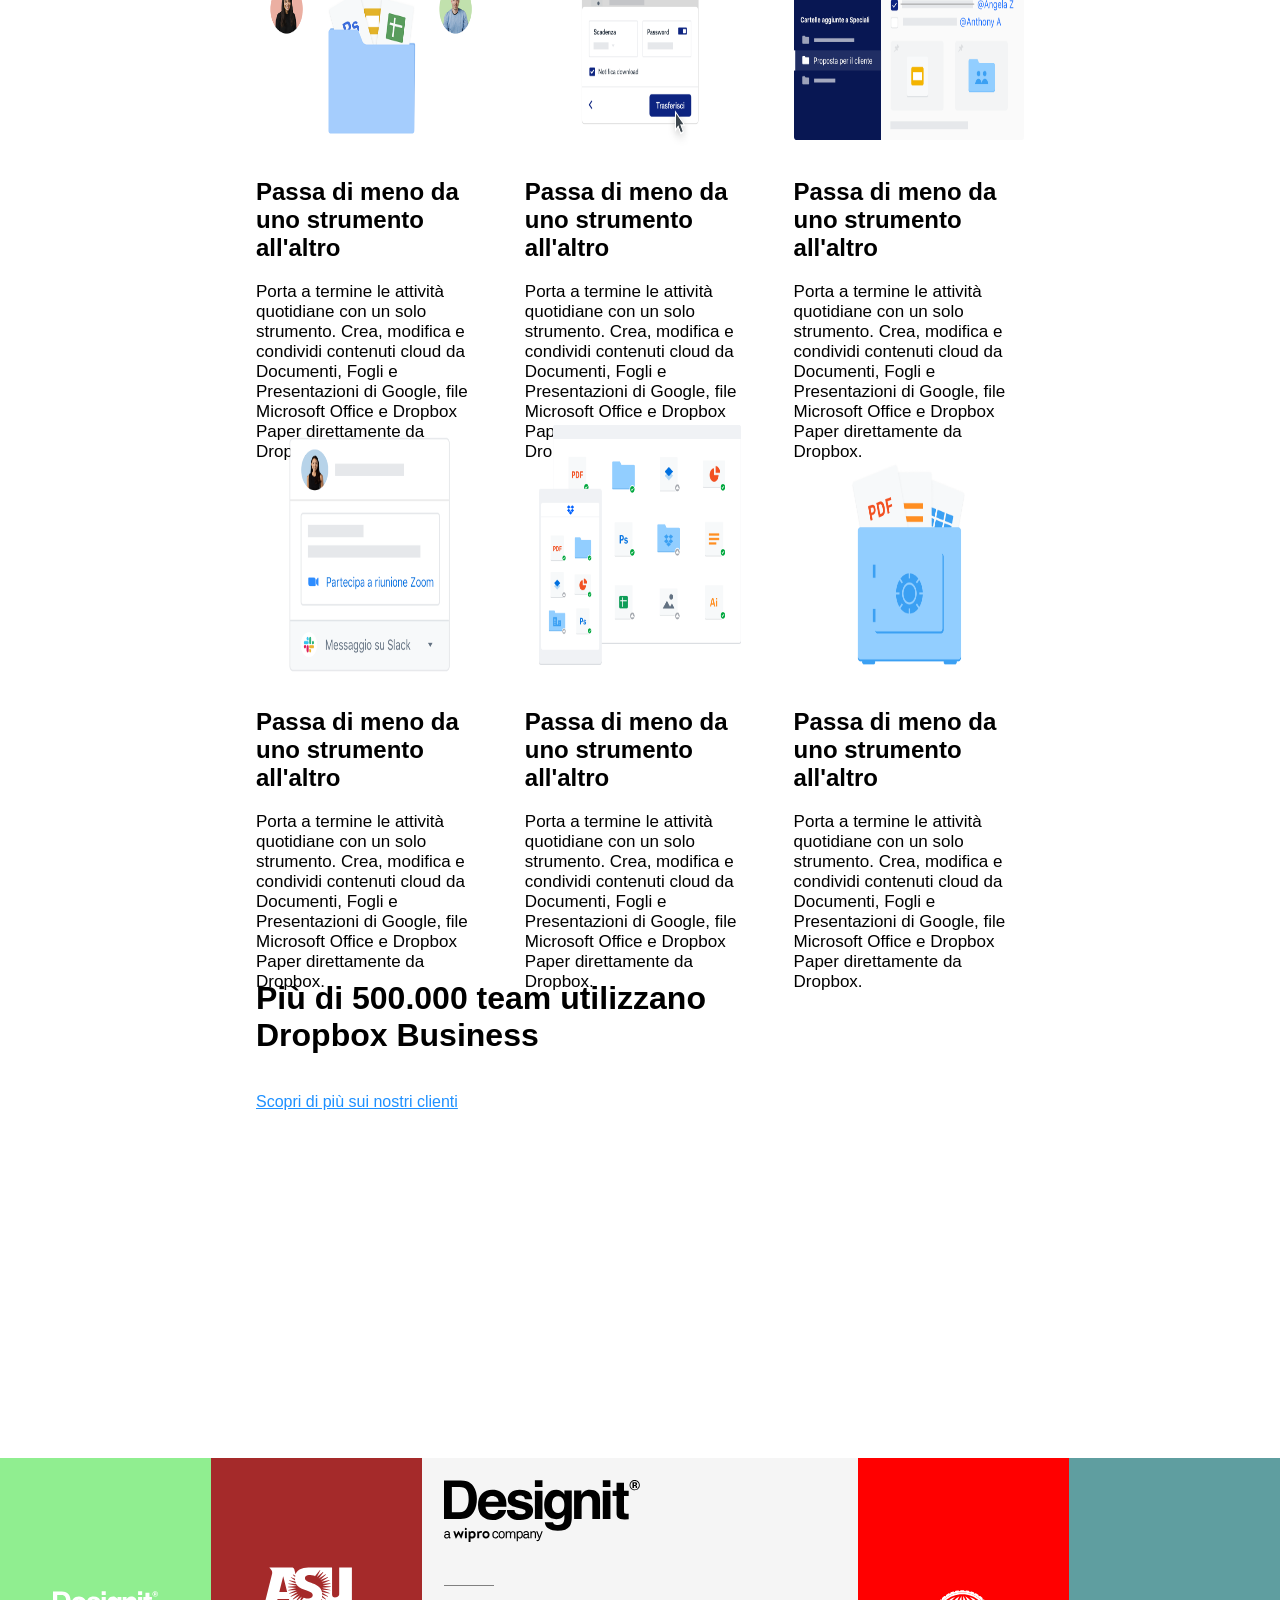
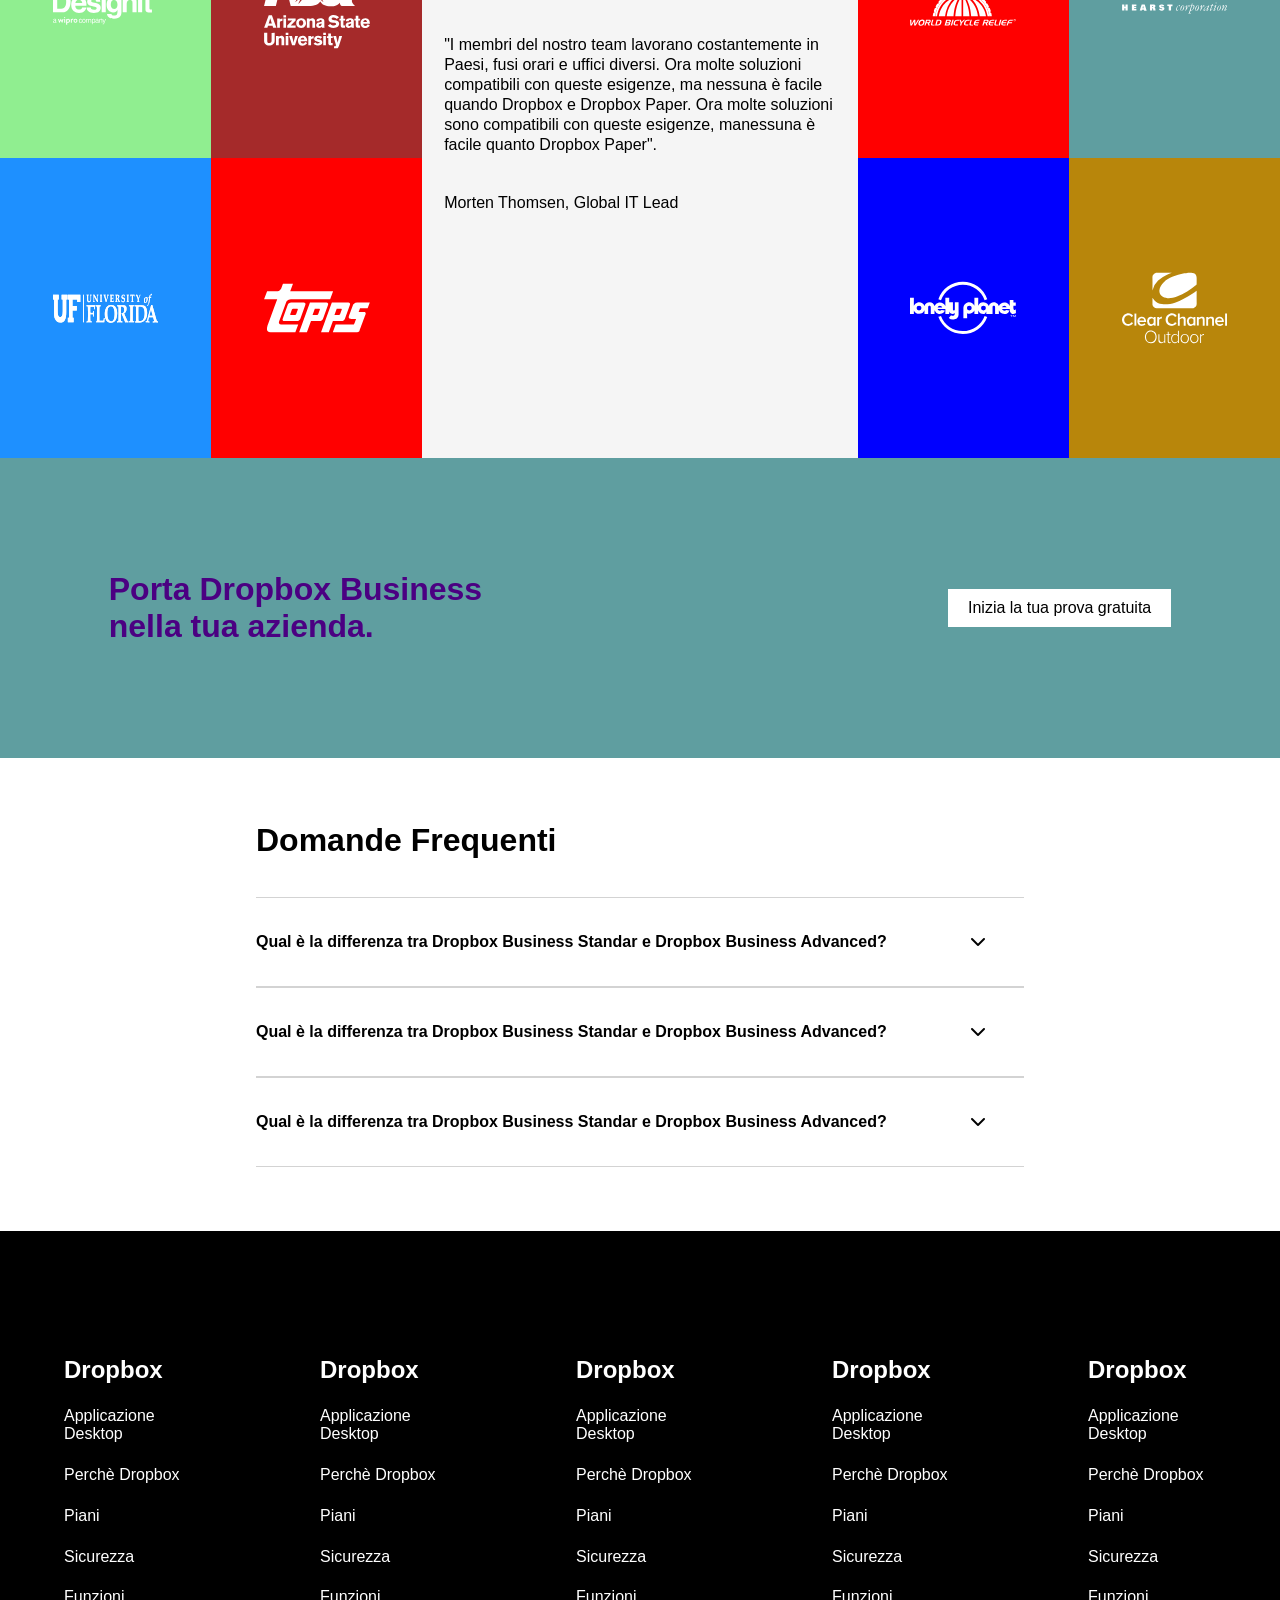
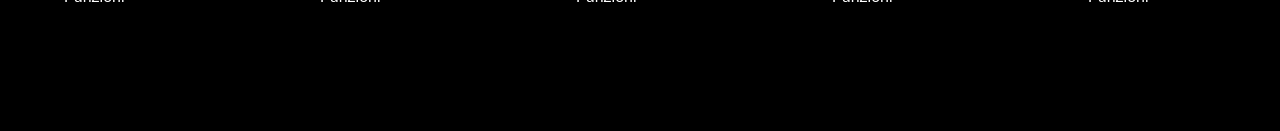
==== commit 8f7e76a8: "footer" ====
--- a/index.html
+++ b/index.html
@@ -434,7 +434,65 @@
               <a href="">Inizia la tua prova gratuita</a>
             </div>
         </div>
+        <div class="q-a">
+            <h1>Domande Frequenti</h1>
+            <div class="box-question">
+                <h4>Qual &egrave; la differenza tra Dropbox Business Standar e Dropbox Business Advanced?</h4>
+                <i class="fa-solid fa-chevron-down"></i>
+            </div>
+            <div class="box-question">
+                <h4>Qual &egrave; la differenza tra Dropbox Business Standar e Dropbox Business Advanced?</h4>
+                <i class="fa-solid fa-chevron-down"></i>
+            </div>
+            <div class="box-question">
+                <h4>Qual &egrave; la differenza tra Dropbox Business Standar e Dropbox Business Advanced?</h4>
+                <i class="fa-solid fa-chevron-down"></i>
+            </div>
+        </div>
     </main>
+    <footer>
+        <div class="container-footer">
+            <h2>Dropbox</h2>
+            <a href="">Applicazione Desktop</a>
+            <a href="">Perch&egrave; Dropbox</a>
+            <a href="">Piani</a>
+            <a href="">Sicurezza</a>
+            <a href="">Funzioni</a>
+        </div>
+        <div class="container-footer">
+            <h2>Dropbox</h2>
+            <a href="">Applicazione Desktop</a>
+            <a href="">Perch&egrave; Dropbox</a>
+            <a href="">Piani</a>
+            <a href="">Sicurezza</a>
+            <a href="">Funzioni</a>
+        </div>
+        <div class="container-footer">
+            <h2>Dropbox</h2>
+            <a href="">Applicazione Desktop</a>
+            <a href="">Perch&egrave; Dropbox</a>
+            <a href="">Piani</a>
+            <a href="">Sicurezza</a>
+            <a href="">Funzioni</a>
+        </div>
+        <div class="container-footer">
+            <h2>Dropbox</h2>
+            <a href="">Applicazione Desktop</a>
+            <a href="">Perch&egrave; Dropbox</a>
+            <a href="">Piani</a>
+            <a href="">Sicurezza</a>
+            <a href="">Funzioni</a>
+        </div>
+        <div class="container-footer">
+            <h2>Dropbox</h2>
+            <a href="">Applicazione Desktop</a>
+            <a href="">Perch&egrave; Dropbox</a>
+            <a href="">Piani</a>
+            <a href="">Sicurezza</a>
+            <a href="">Funzioni</a>
+        </div>
+        
+    </footer>
    
 </body>
 </html>
--- a/style.css
+++ b/style.css
@@ -422,6 +422,9 @@
         justify-content: center;
         align-items: center;
     }
+        .pubblicita {
+            padding-right: 15%;
+        }
 
         .txt-brown {
             width: 70%;
@@ -437,4 +440,45 @@
         #box-prova-gratuita a {
             color: black;
             text-decoration: none;
-        }+        }
+.q-a {
+    margin: 5% 20%;
+}
+
+    .q-a h1{
+        margin-bottom: 5%;
+    }
+    .box-question {
+        padding: 35px 0;
+        border-top: 1px solid lightgray;
+        border-bottom: 1px solid lightgrey;
+        display: flex;
+        justify-content: space-between;
+    }
+
+    .box-question i {
+        margin-right: 5%;
+    }
+
+footer {
+    width: 100%;
+    height: 500px ;
+    background-color: black;
+    display: flex;
+    justify-content: space-around;
+    align-items: center;
+}
+
+    .container-footer {
+        width: 10%;
+        height: 250px;
+        color: white;
+        display: flex;
+        flex-direction: column;
+        justify-content: space-between;
+    }
+    
+    .container-footer a {
+        color: white;
+        text-decoration: none;
+    }
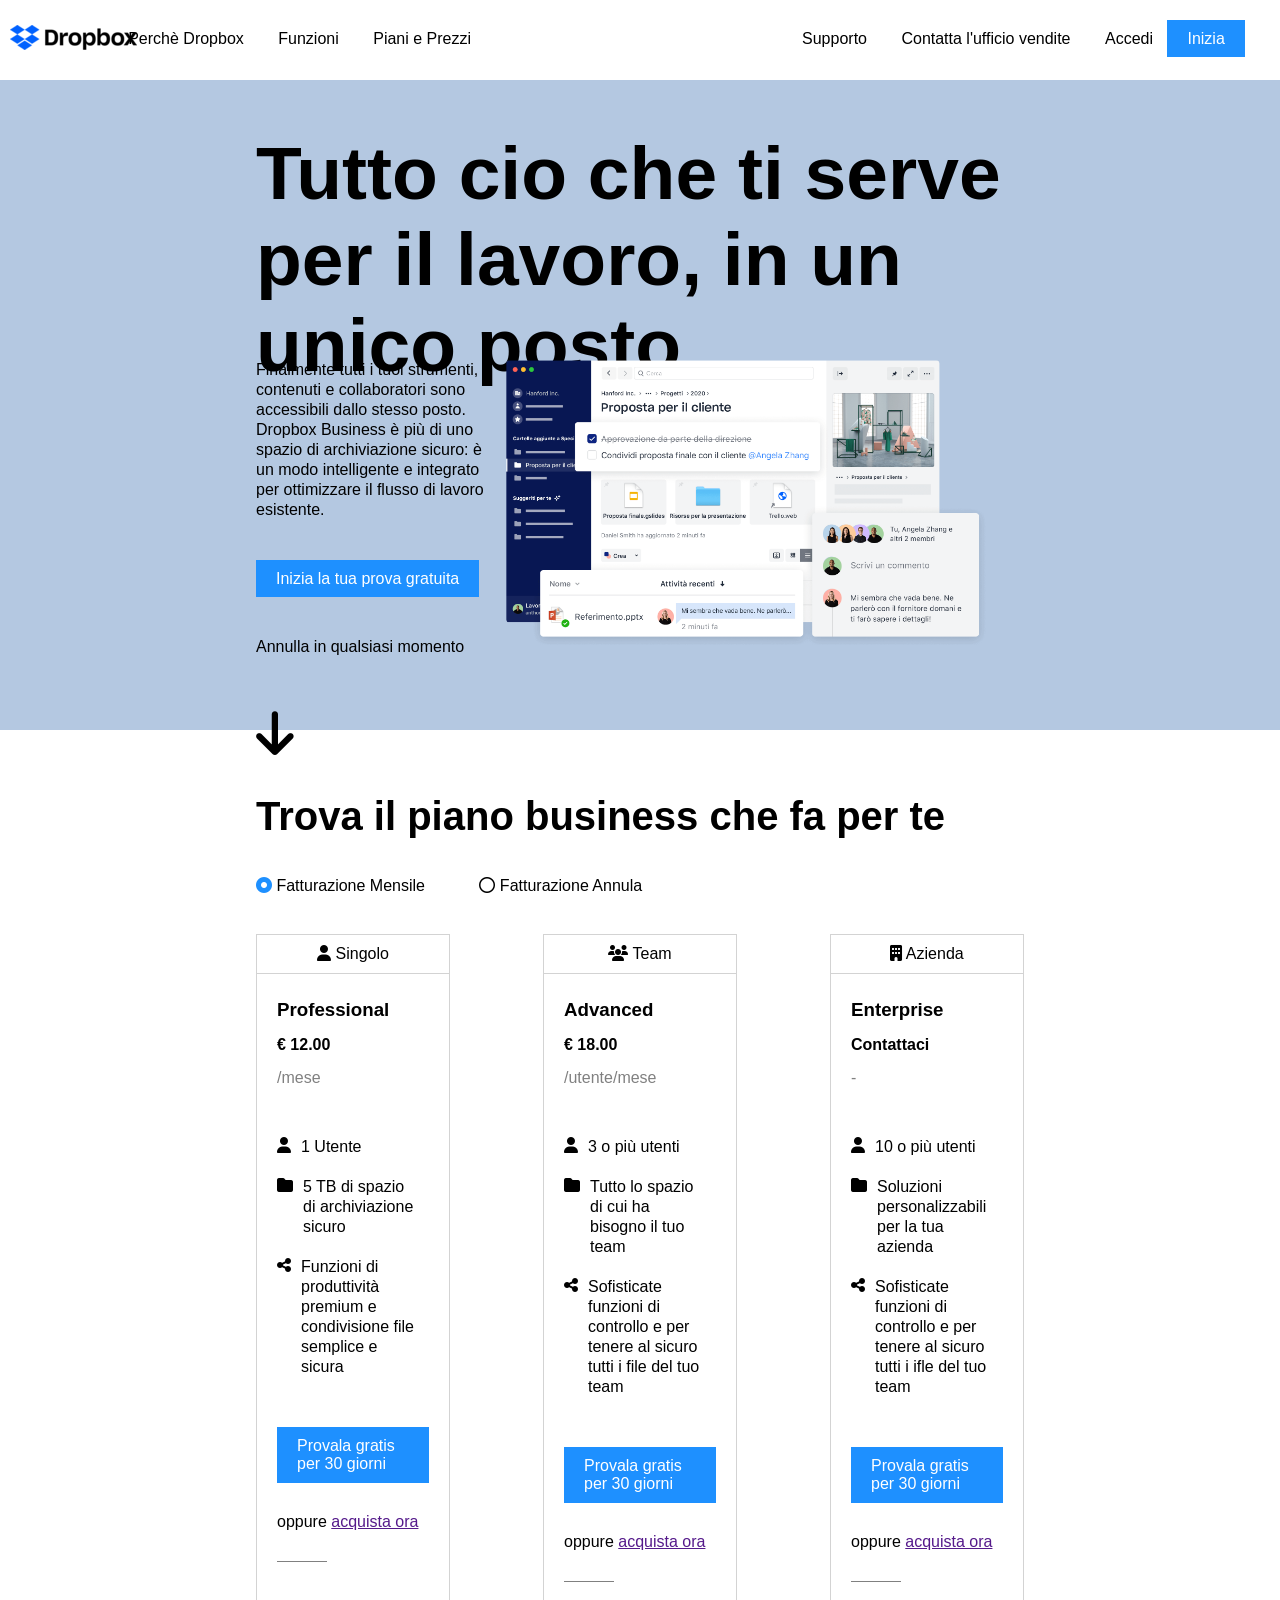
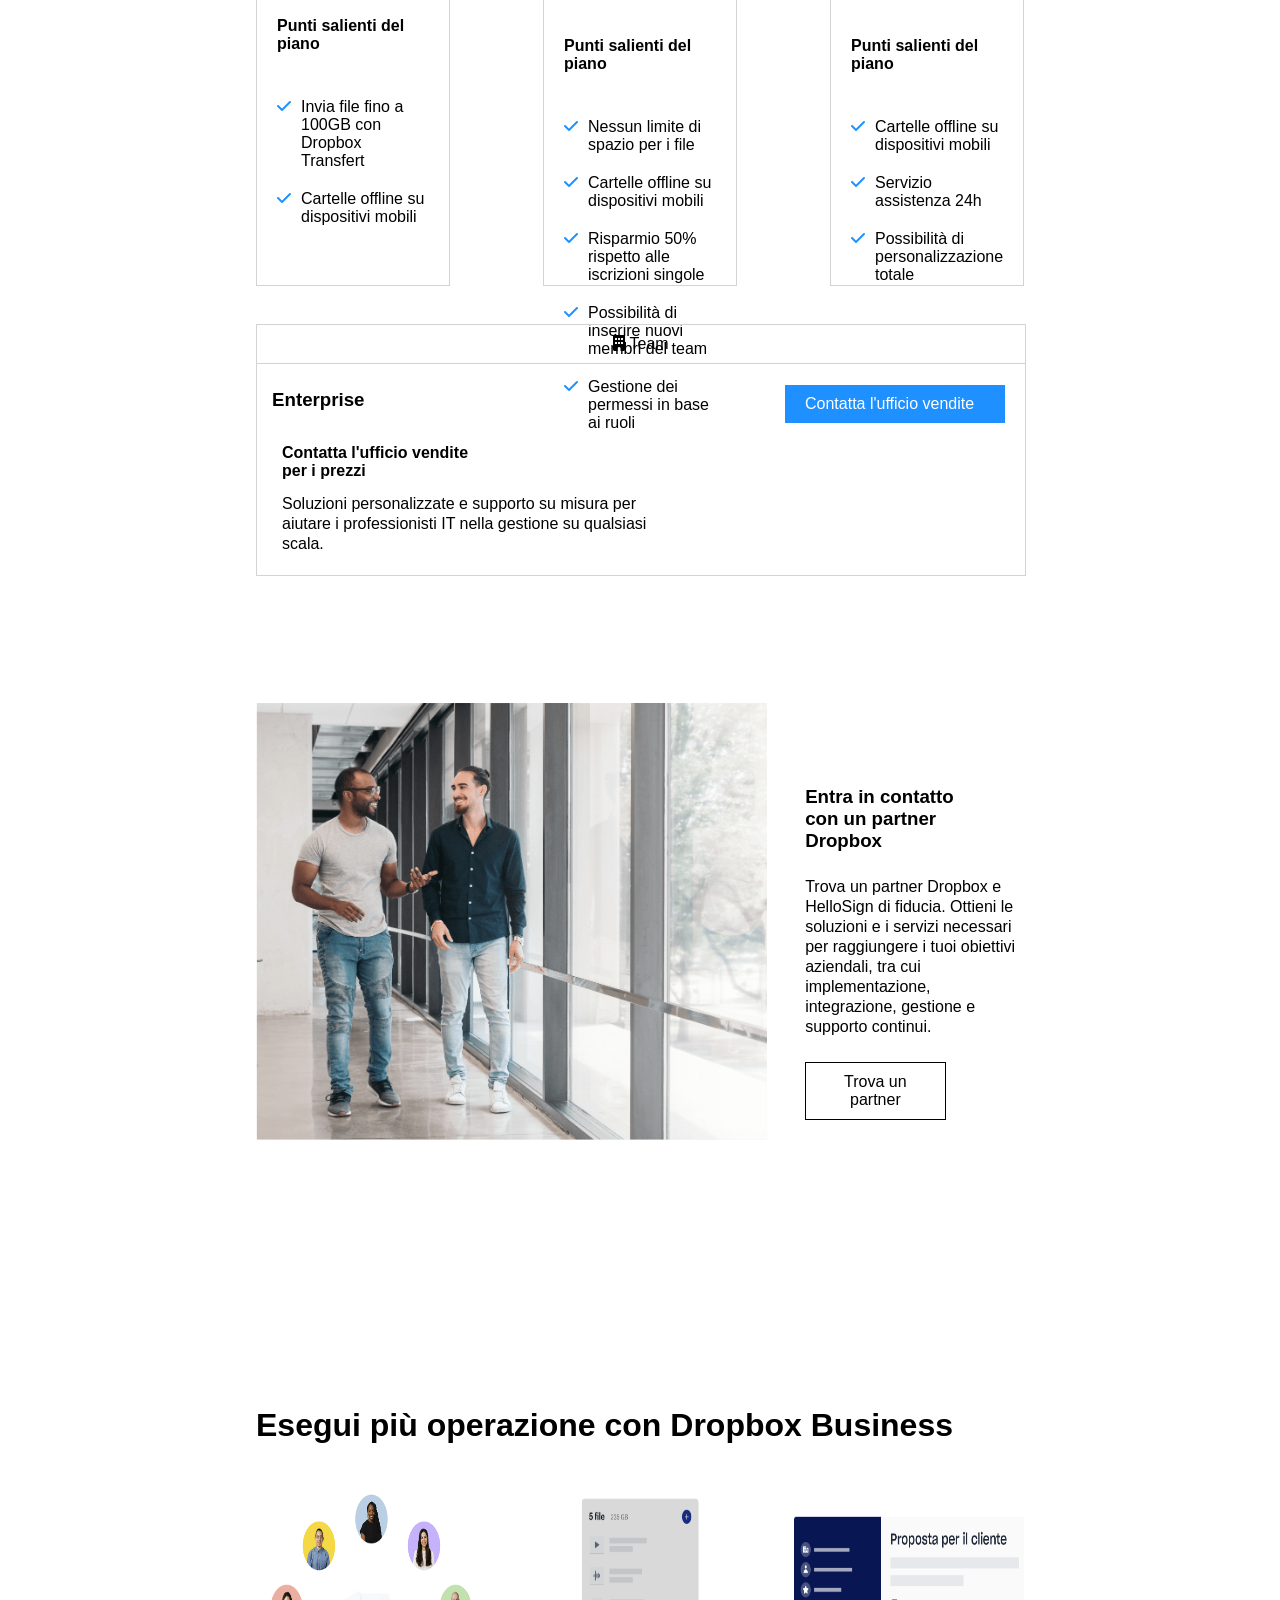
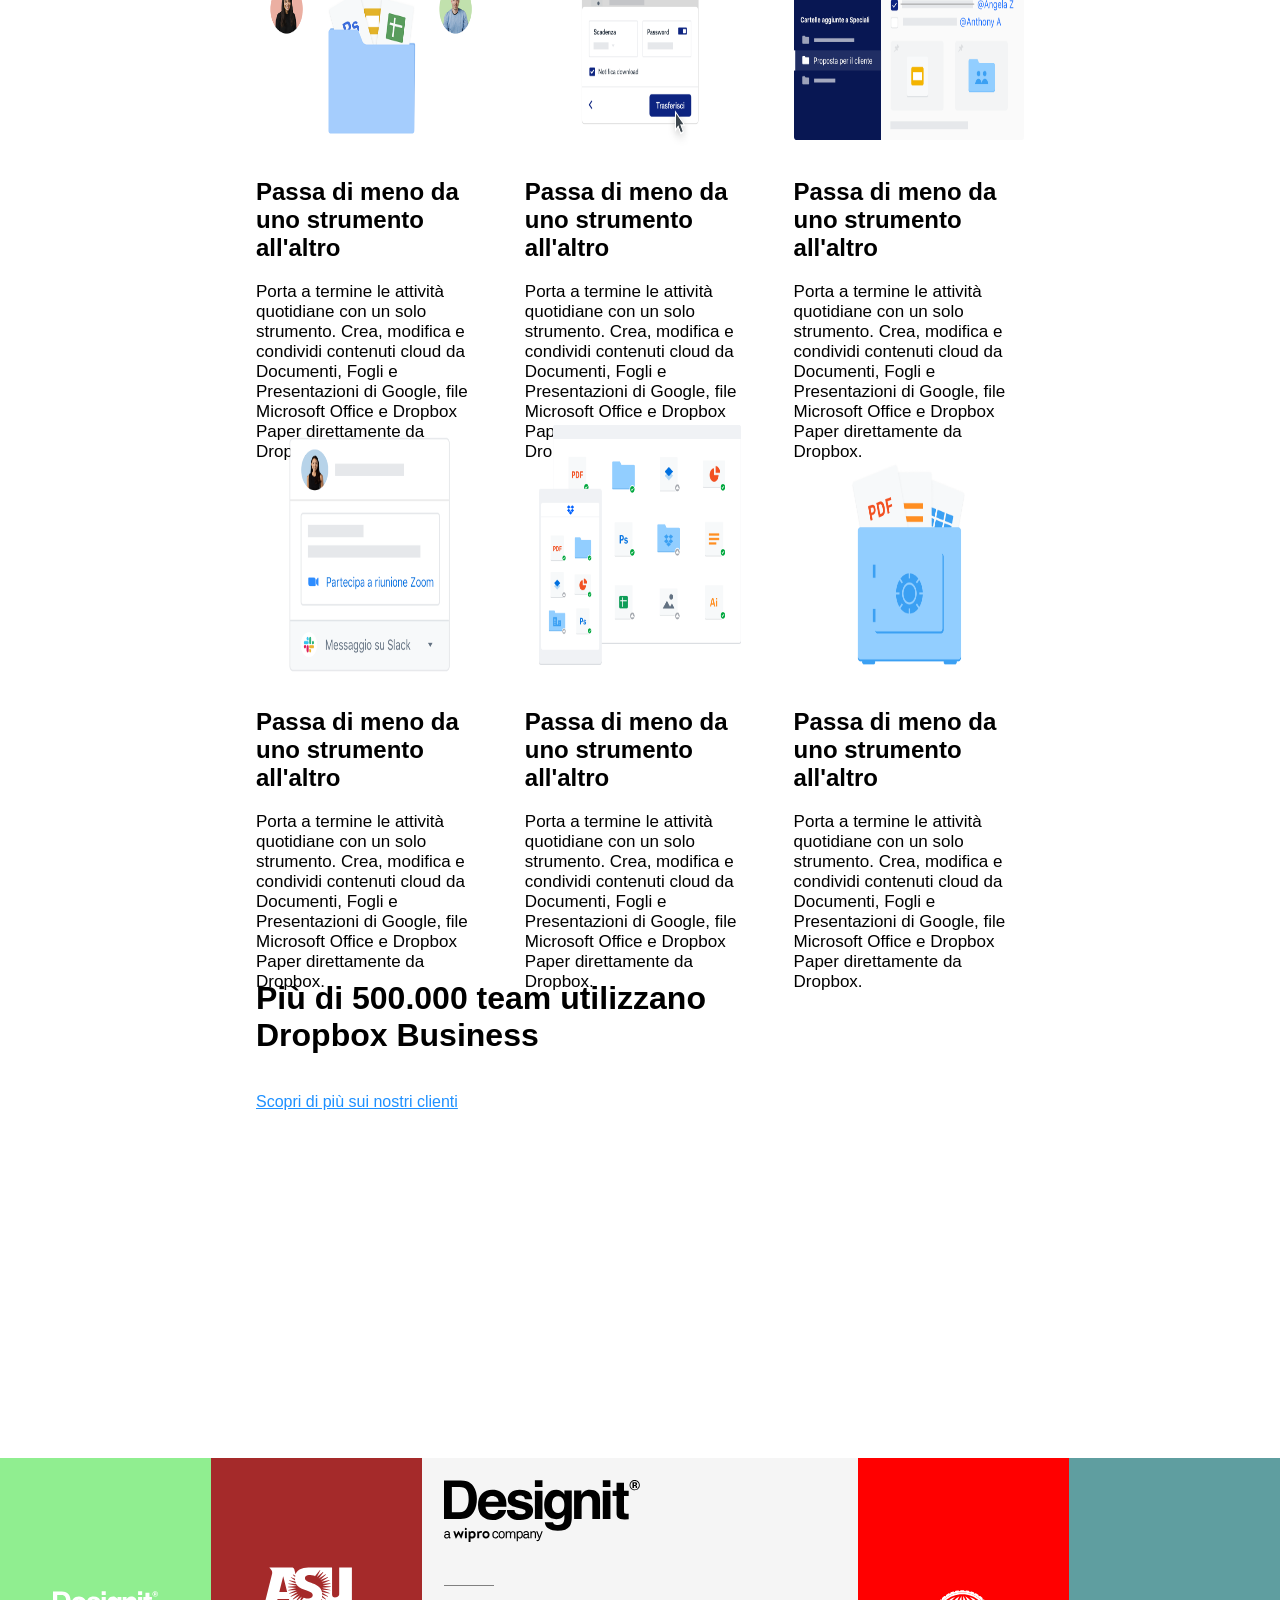
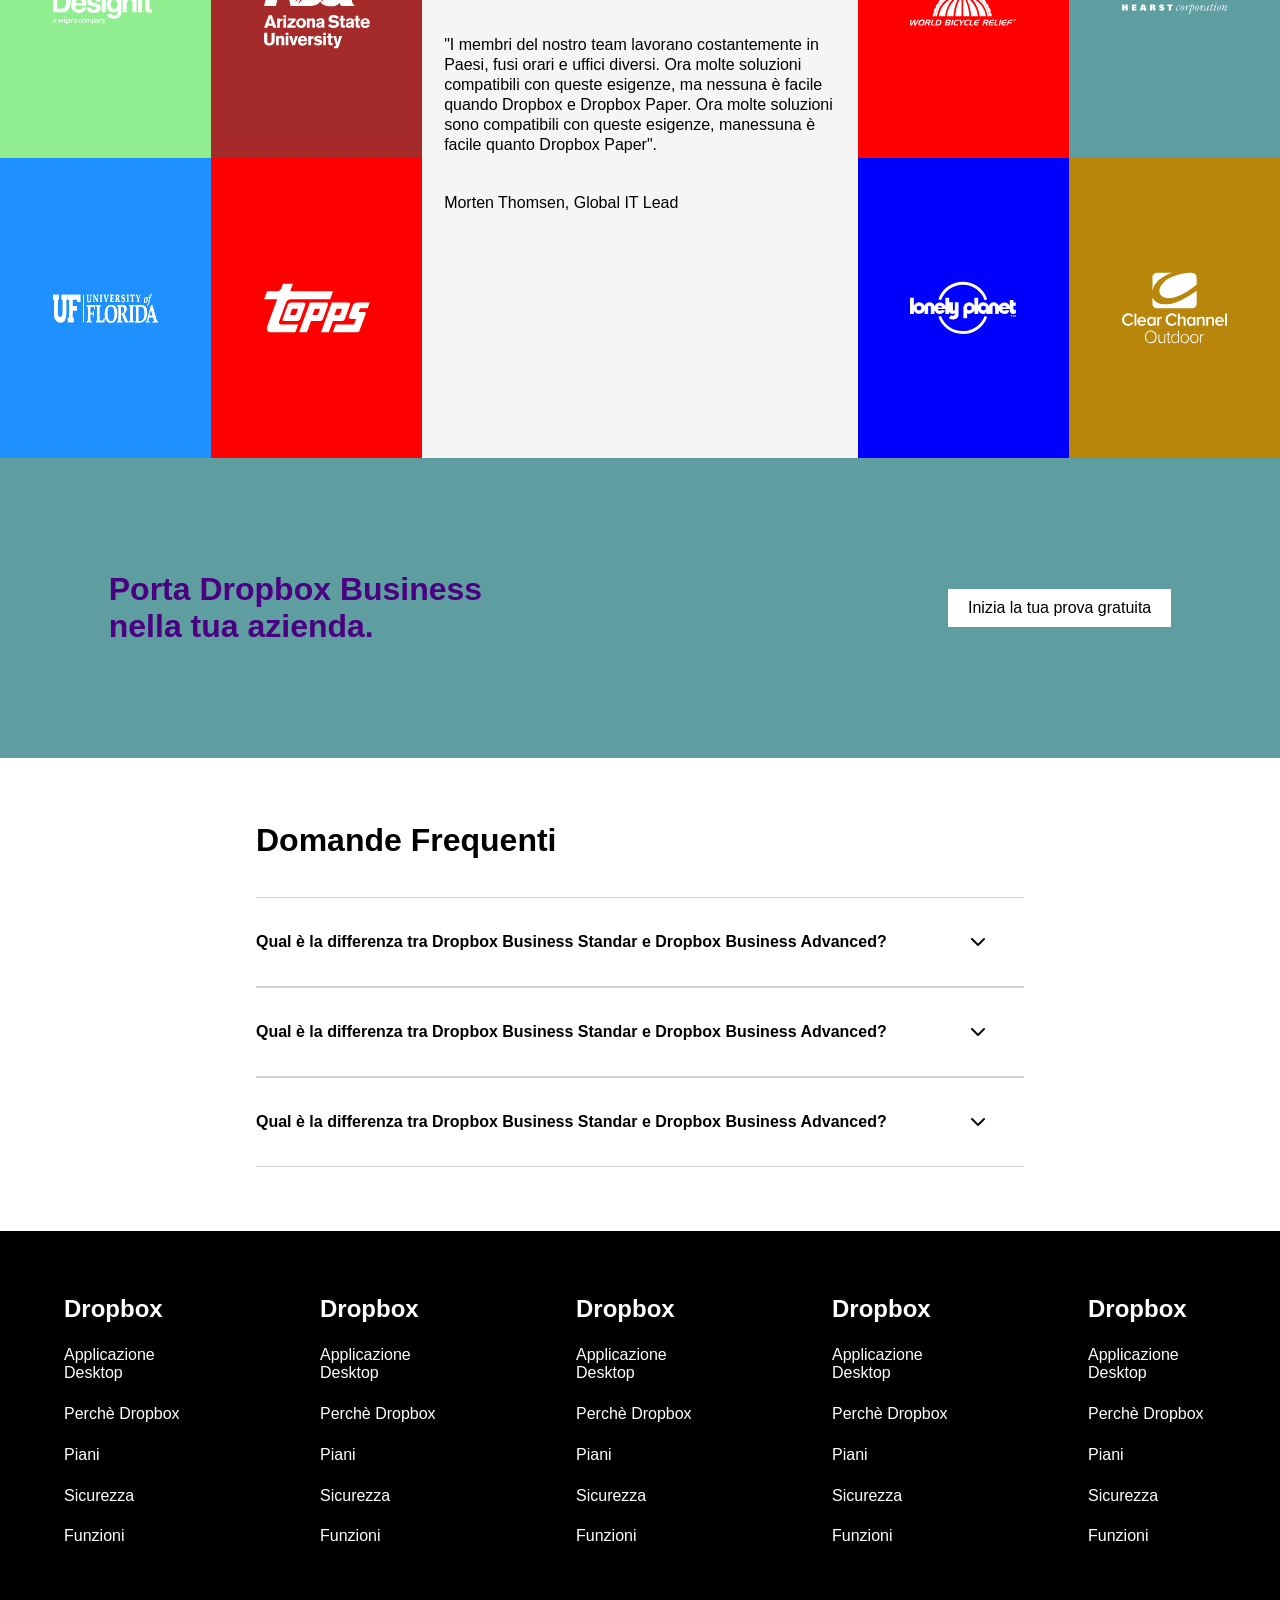
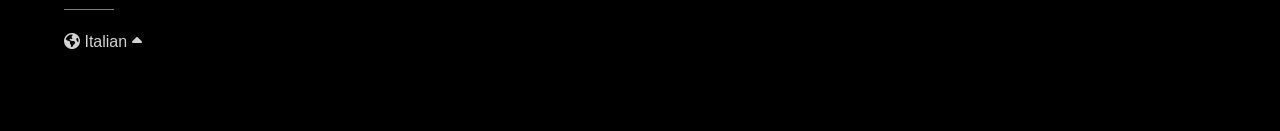
==== commit f33b6370: "end" ====
--- a/index.html
+++ b/index.html
@@ -451,48 +451,54 @@
         </div>
     </main>
     <footer>
-        <div class="container-footer">
-            <h2>Dropbox</h2>
-            <a href="">Applicazione Desktop</a>
-            <a href="">Perch&egrave; Dropbox</a>
-            <a href="">Piani</a>
-            <a href="">Sicurezza</a>
-            <a href="">Funzioni</a>
-        </div>
-        <div class="container-footer">
-            <h2>Dropbox</h2>
-            <a href="">Applicazione Desktop</a>
-            <a href="">Perch&egrave; Dropbox</a>
-            <a href="">Piani</a>
-            <a href="">Sicurezza</a>
-            <a href="">Funzioni</a>
-        </div>
-        <div class="container-footer">
-            <h2>Dropbox</h2>
-            <a href="">Applicazione Desktop</a>
-            <a href="">Perch&egrave; Dropbox</a>
-            <a href="">Piani</a>
-            <a href="">Sicurezza</a>
-            <a href="">Funzioni</a>
-        </div>
-        <div class="container-footer">
-            <h2>Dropbox</h2>
-            <a href="">Applicazione Desktop</a>
-            <a href="">Perch&egrave; Dropbox</a>
-            <a href="">Piani</a>
-            <a href="">Sicurezza</a>
-            <a href="">Funzioni</a>
-        </div>
-        <div class="container-footer">
-            <h2>Dropbox</h2>
-            <a href="">Applicazione Desktop</a>
-            <a href="">Perch&egrave; Dropbox</a>
-            <a href="">Piani</a>
-            <a href="">Sicurezza</a>
-            <a href="">Funzioni</a>
-        </div>
-        
-    </footer>
-   
+        <div class="upside">
+            <div class="container-footer">
+                <h2>Dropbox</h2>
+                <a href="">Applicazione Desktop</a>
+                <a href="">Perch&egrave; Dropbox</a>
+                <a href="">Piani</a>
+                <a href="">Sicurezza</a>
+                <a href="">Funzioni</a>
+            </div>
+            <div class="container-footer">
+                <h2>Dropbox</h2>
+                <a href="">Applicazione Desktop</a>
+                <a href="">Perch&egrave; Dropbox</a>
+                <a href="">Piani</a>
+                <a href="">Sicurezza</a>
+                <a href="">Funzioni</a>
+            </div>
+            <div class="container-footer">
+                <h2>Dropbox</h2>
+                <a href="">Applicazione Desktop</a>
+                <a href="">Perch&egrave; Dropbox</a>
+                <a href="">Piani</a>
+                <a href="">Sicurezza</a>
+                <a href="">Funzioni</a>
+            </div>
+            <div class="container-footer">
+                <h2>Dropbox</h2>
+                <a href="">Applicazione Desktop</a>
+                <a href="">Perch&egrave; Dropbox</a>
+                <a href="">Piani</a>
+                <a href="">Sicurezza</a>
+                <a href="">Funzioni</a>
+            </div>
+            <div class="container-footer">
+                <h2>Dropbox</h2>
+                <a href="">Applicazione Desktop</a>
+                <a href="">Perch&egrave; Dropbox</a>
+                <a href="">Piani</a>
+                <a href="">Sicurezza</a>
+                <a href="">Funzioni</a>
+            </div>
+        </div>
+        <div class="line"></div>
+        <div class="lingua">
+            <i class="fa-solid fa-earth-americas"></i>
+            <span>Italian</span>
+            <i class="fa-solid fa-caret-up"></i>
+        </div>
+    </footer> 
 </body>
 </html>
--- a/style.css
+++ b/style.css
@@ -464,10 +464,15 @@
     width: 100%;
     height: 500px ;
     background-color: black;
-    display: flex;
-    justify-content: space-around;
-    align-items: center;
-}
+
+}
+
+    .upside {
+        padding: 5% 0;
+        display: flex;
+        justify-content: space-around;
+        align-items: center;
+    }
 
     .container-footer {
         width: 10%;
@@ -481,4 +486,14 @@
     .container-footer a {
         color: white;
         text-decoration: none;
+    }
+
+    footer .line {
+        margin-left: 5%;
+    }
+
+    .lingua {
+        margin-top: 1%;
+        margin-left: 5%;
+        color: lightgrey;
     }
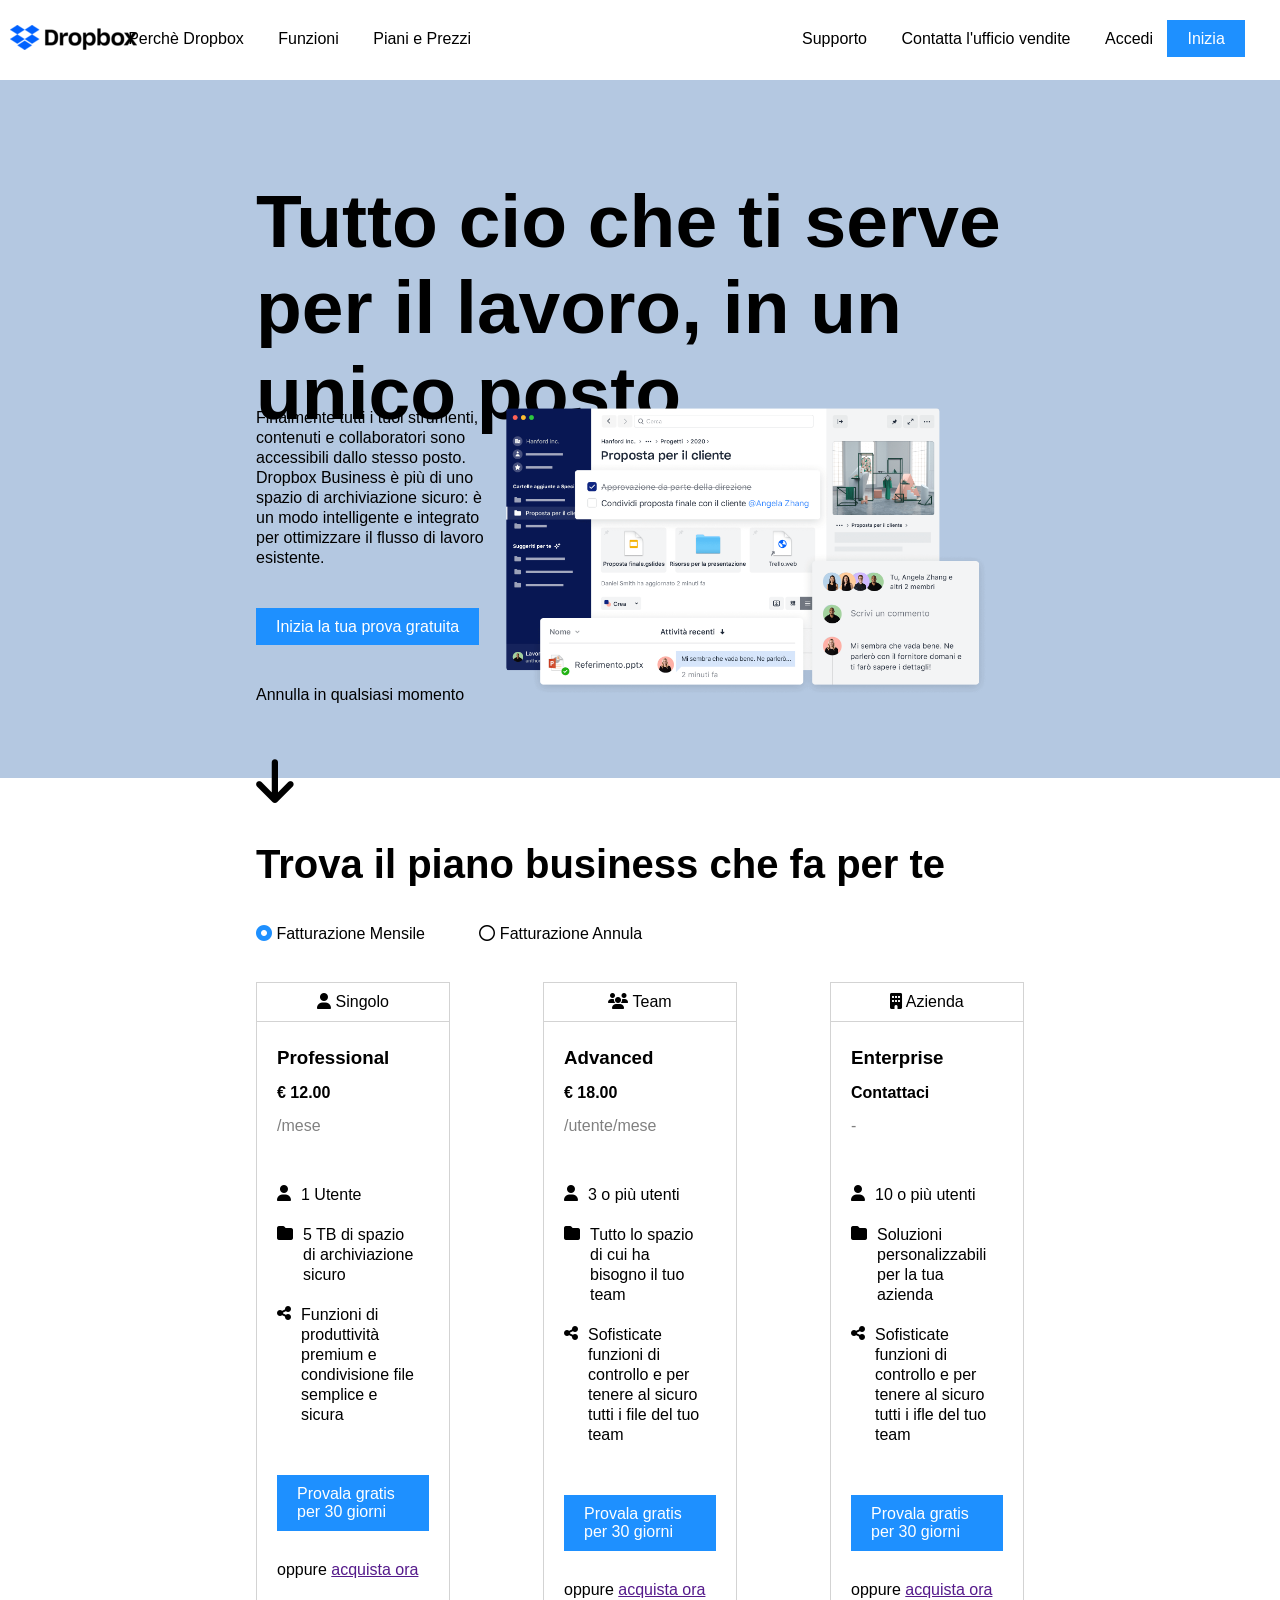
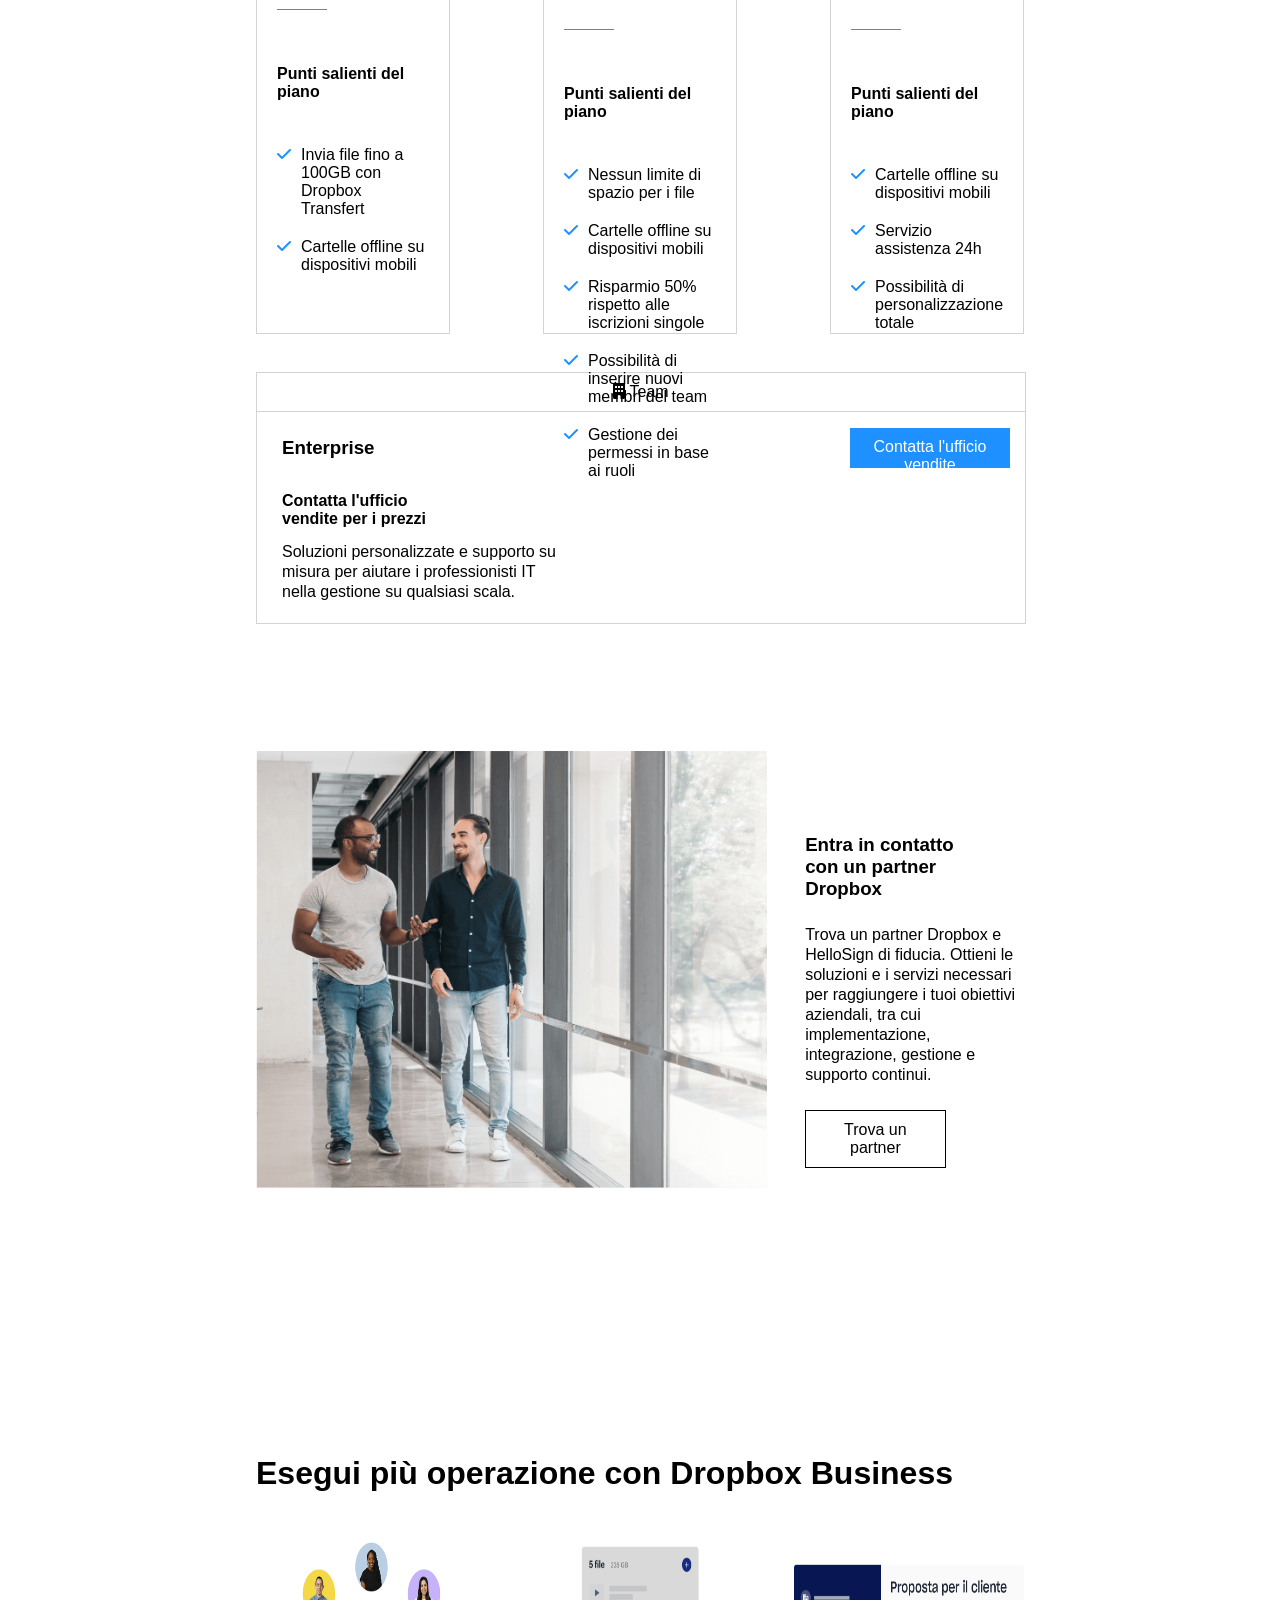
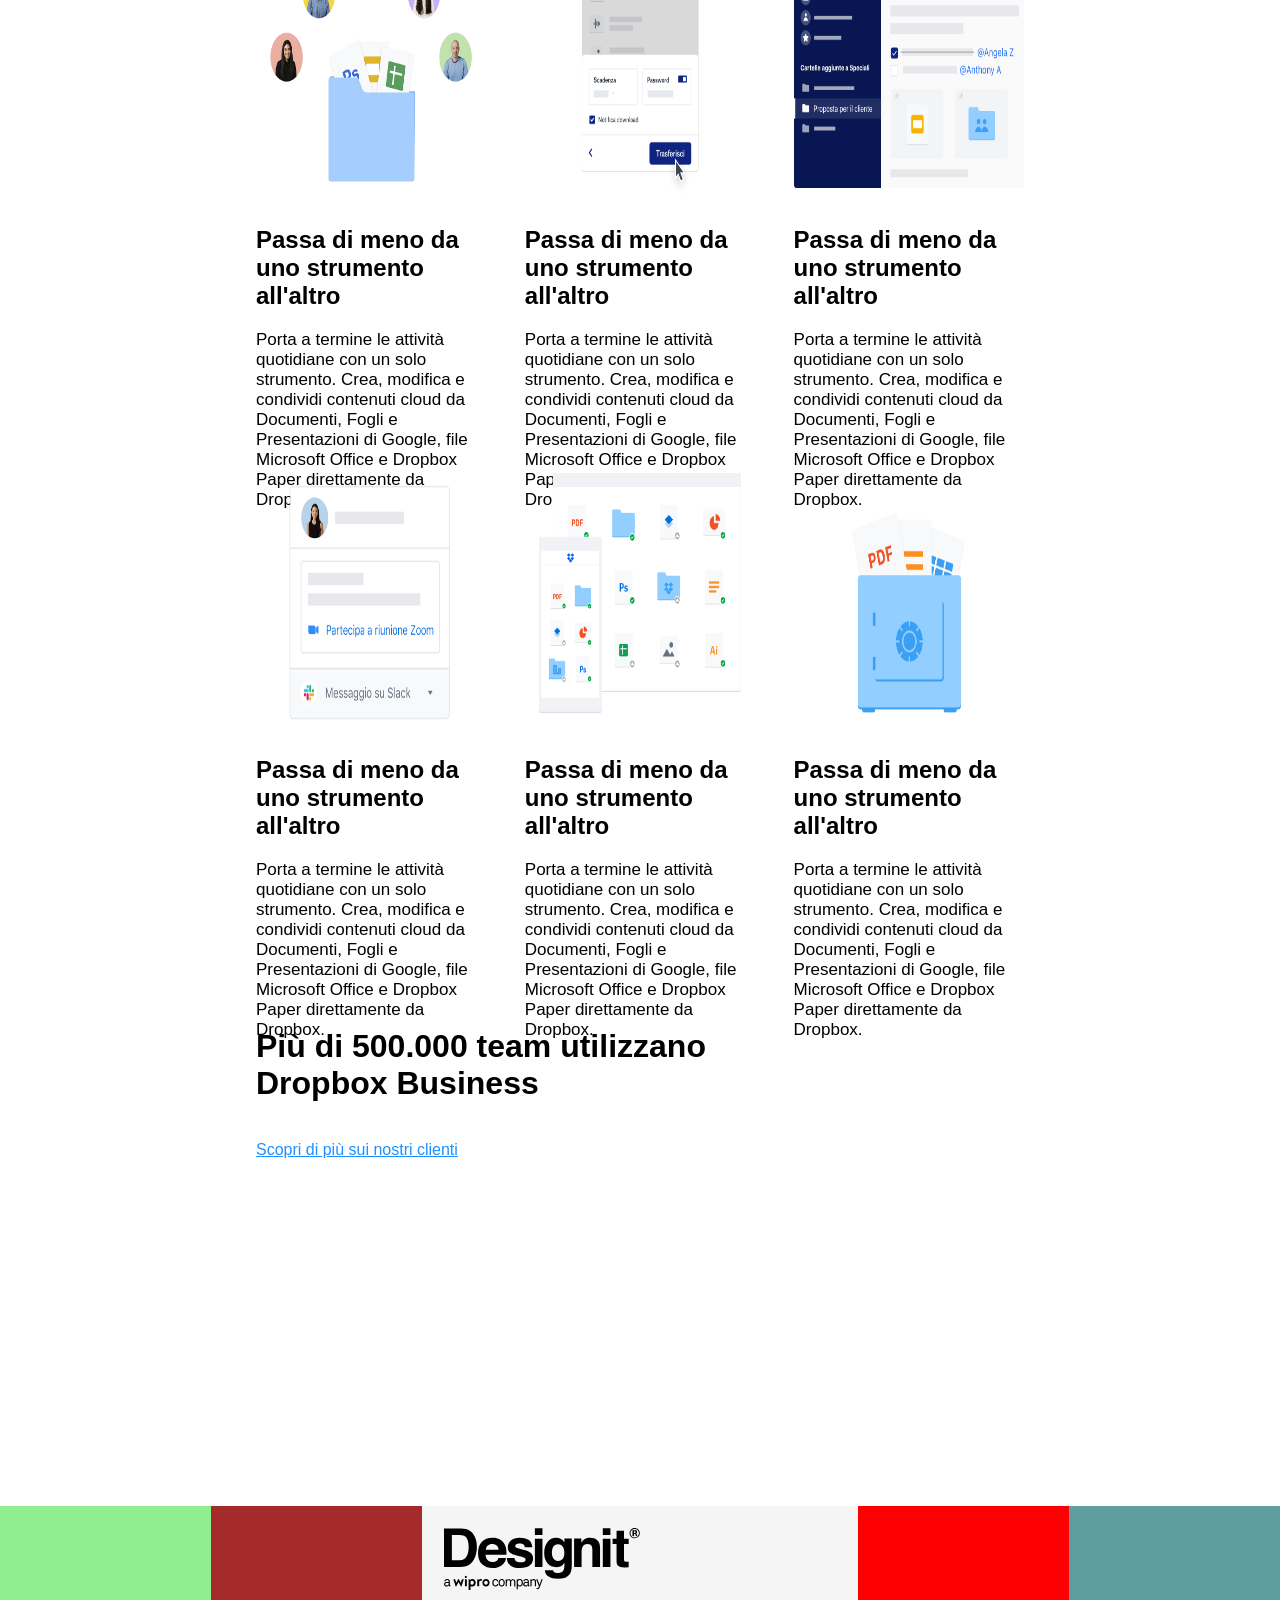
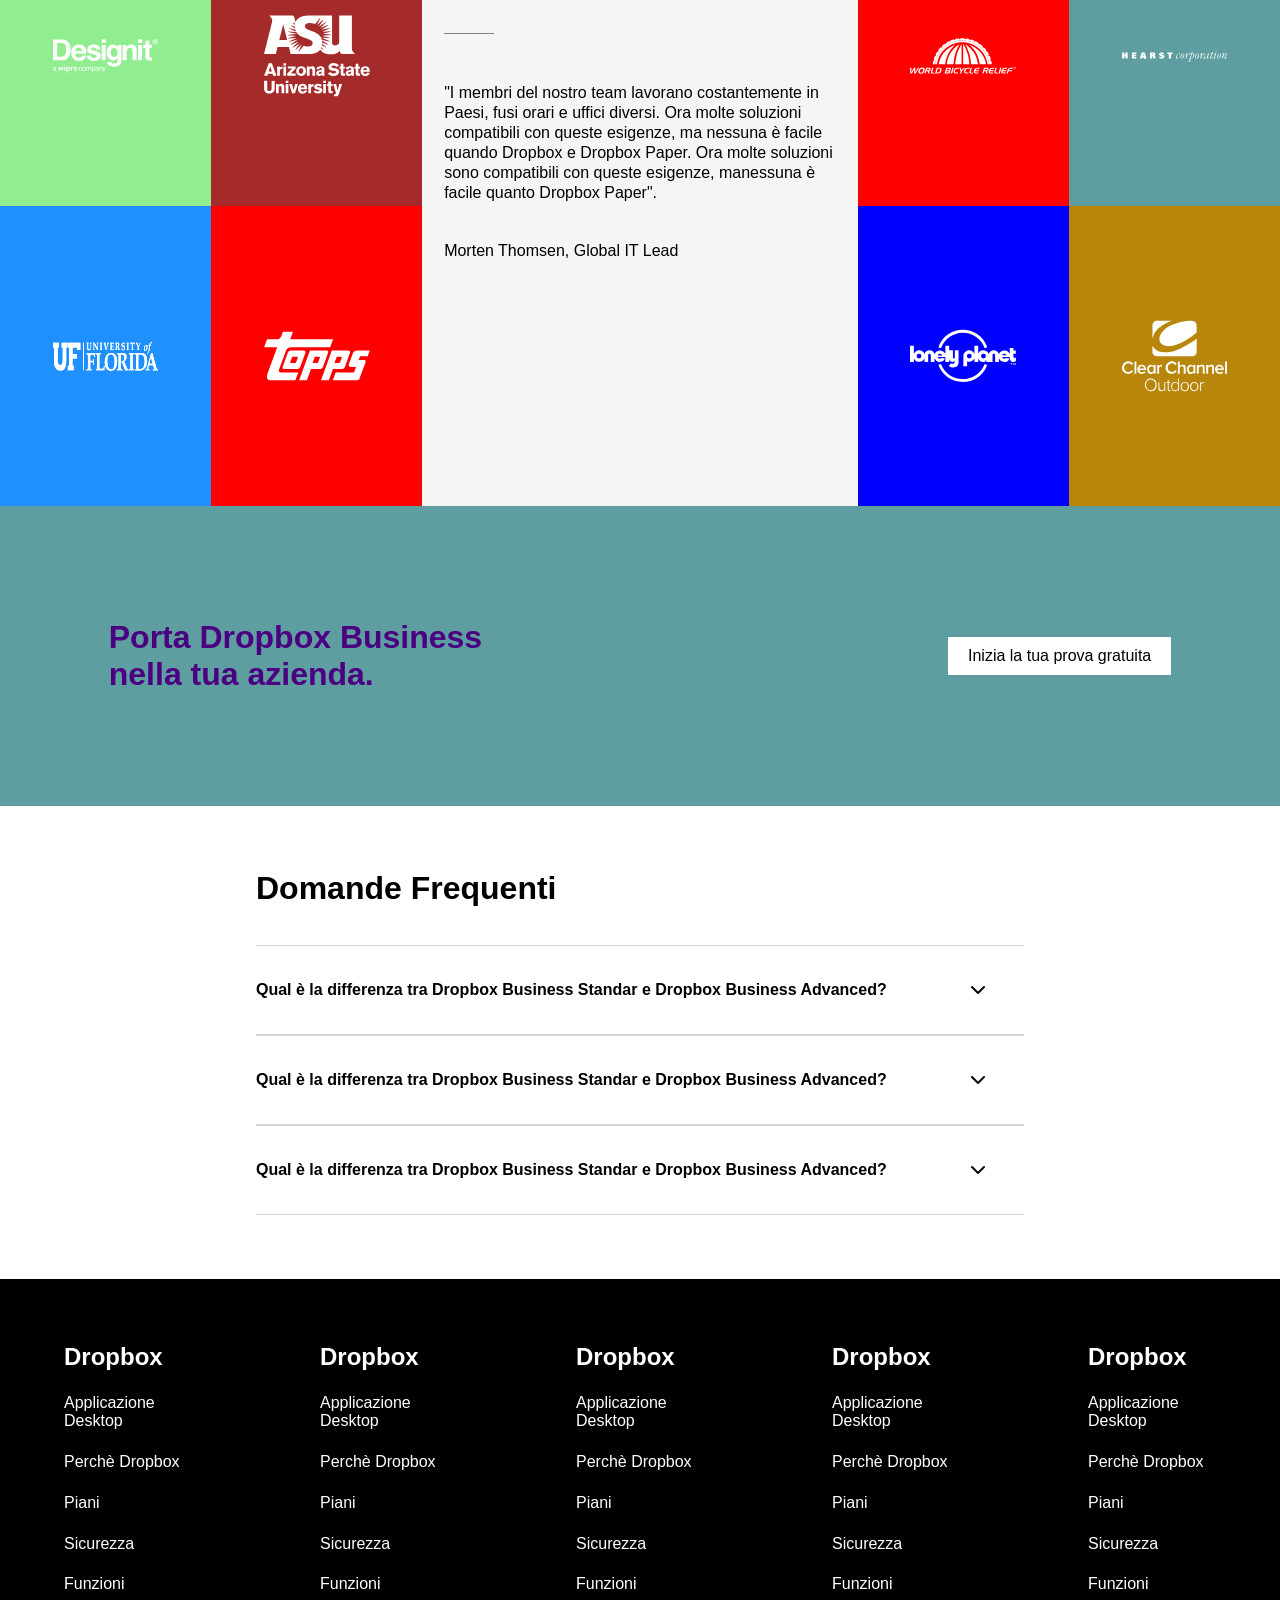
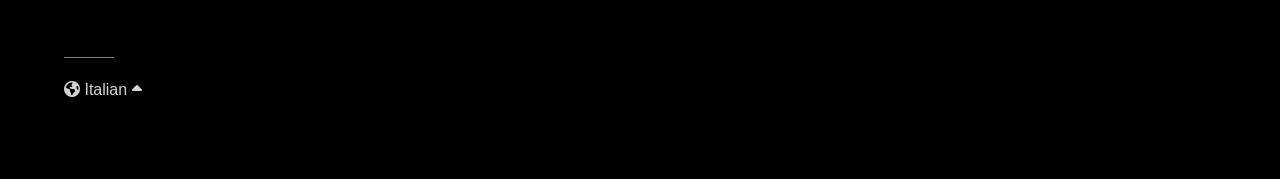
==== commit 843a5bbb: "Team enterprise adjustment" ====
--- a/index.html
+++ b/index.html
@@ -308,13 +308,17 @@
                     <i class="fa-solid fa-building"></i>
                     Team
                 </div>
-                <h3>Enterprise</h3>
-                <h4>Contatta l'ufficio vendite per i prezzi</h4>
-                <p>
-                    Soluzioni personalizzate e supporto su misura per aiutare i professionisti IT nella gestione su qualsiasi scala.
-                </p>
-                <div class="box">
-                    <a href="#">Contatta l'ufficio vendite</a>
+                <div class="enterprise-alignment">
+                    <div class="enterprise-txt">
+                        <h3>Enterprise</h3>
+                        <h4>Contatta l'ufficio vendite per i prezzi</h4>
+                        <p>
+                            Soluzioni personalizzate e supporto su misura per aiutare i professionisti IT nella gestione su qualsiasi scala.
+                        </p>
+                    </div>
+                    <div class="box">
+                        <a href="#">Contatta l'ufficio vendite</a>
+                    </div>
                 </div>
             </div>
            
--- a/style.css
+++ b/style.css
@@ -49,10 +49,13 @@
 /* APPNTI: hover sui bottoni blue che andando sopra con il mouse si schiarisce il background */
 
 header {
+    width: 100%;
     height: 80px;
     background-image: url(img/logo-small.png);
     background-repeat: no-repeat;
     background-position: top 25px left 10px;
+    background-color: white;
+    position: fixed;
 }
 
     .container {
@@ -83,9 +86,9 @@
 /* APPUNTI: Forse da cambiare l'altezza in vh */
 /* APPUNTI: La freccia deve portare nella schermata sotto "trova il piano business che fa per te" */
 .jumbotron {
+    padding-top: 10%;
     height: 650px;
     background-color: #b4c8e1;
-
 }
 
     .h1-container {
@@ -238,36 +241,40 @@
         height: 250px;
         margin-top: 5%;
         border: 1px solid lightgrey;
-        position: relative;
-    }
-
-        .enterprise > h3{
+
+    }
+
+        .enterprise-alignment {
+            display: flex;
+            justify-content: space-between;
+        }
+
+        .enterprise-txt > h3{
             width: 10%;
             height: 50px;
-            margin: 0 15px;
+            margin: 0 25px;
             margin-top: 25px;
             margin-bottom: 5px;
             text-align: center;
         }
 
-        .enterprise > h4 {
+        .enterprise-txt > h4 {
             width: 25%;
             height: 50px;
             margin: 0 25px;
         }
 
-        .enterprise > p {
+        .enterprise-txt > p {
             width: 50%;
             height: 50px;
             margin: 0 25px;
             line-height: 20px;
         }
 
-        .enterprise > .box {
-            width: 180px;
-            position: absolute;
-            top: 60px;
-            right: 20px;
+        .enterprise-alignment > .box {
+            margin: 2%;
+            height: 20px;
+            text-align: center;
         }
   
 /* PARTNER */
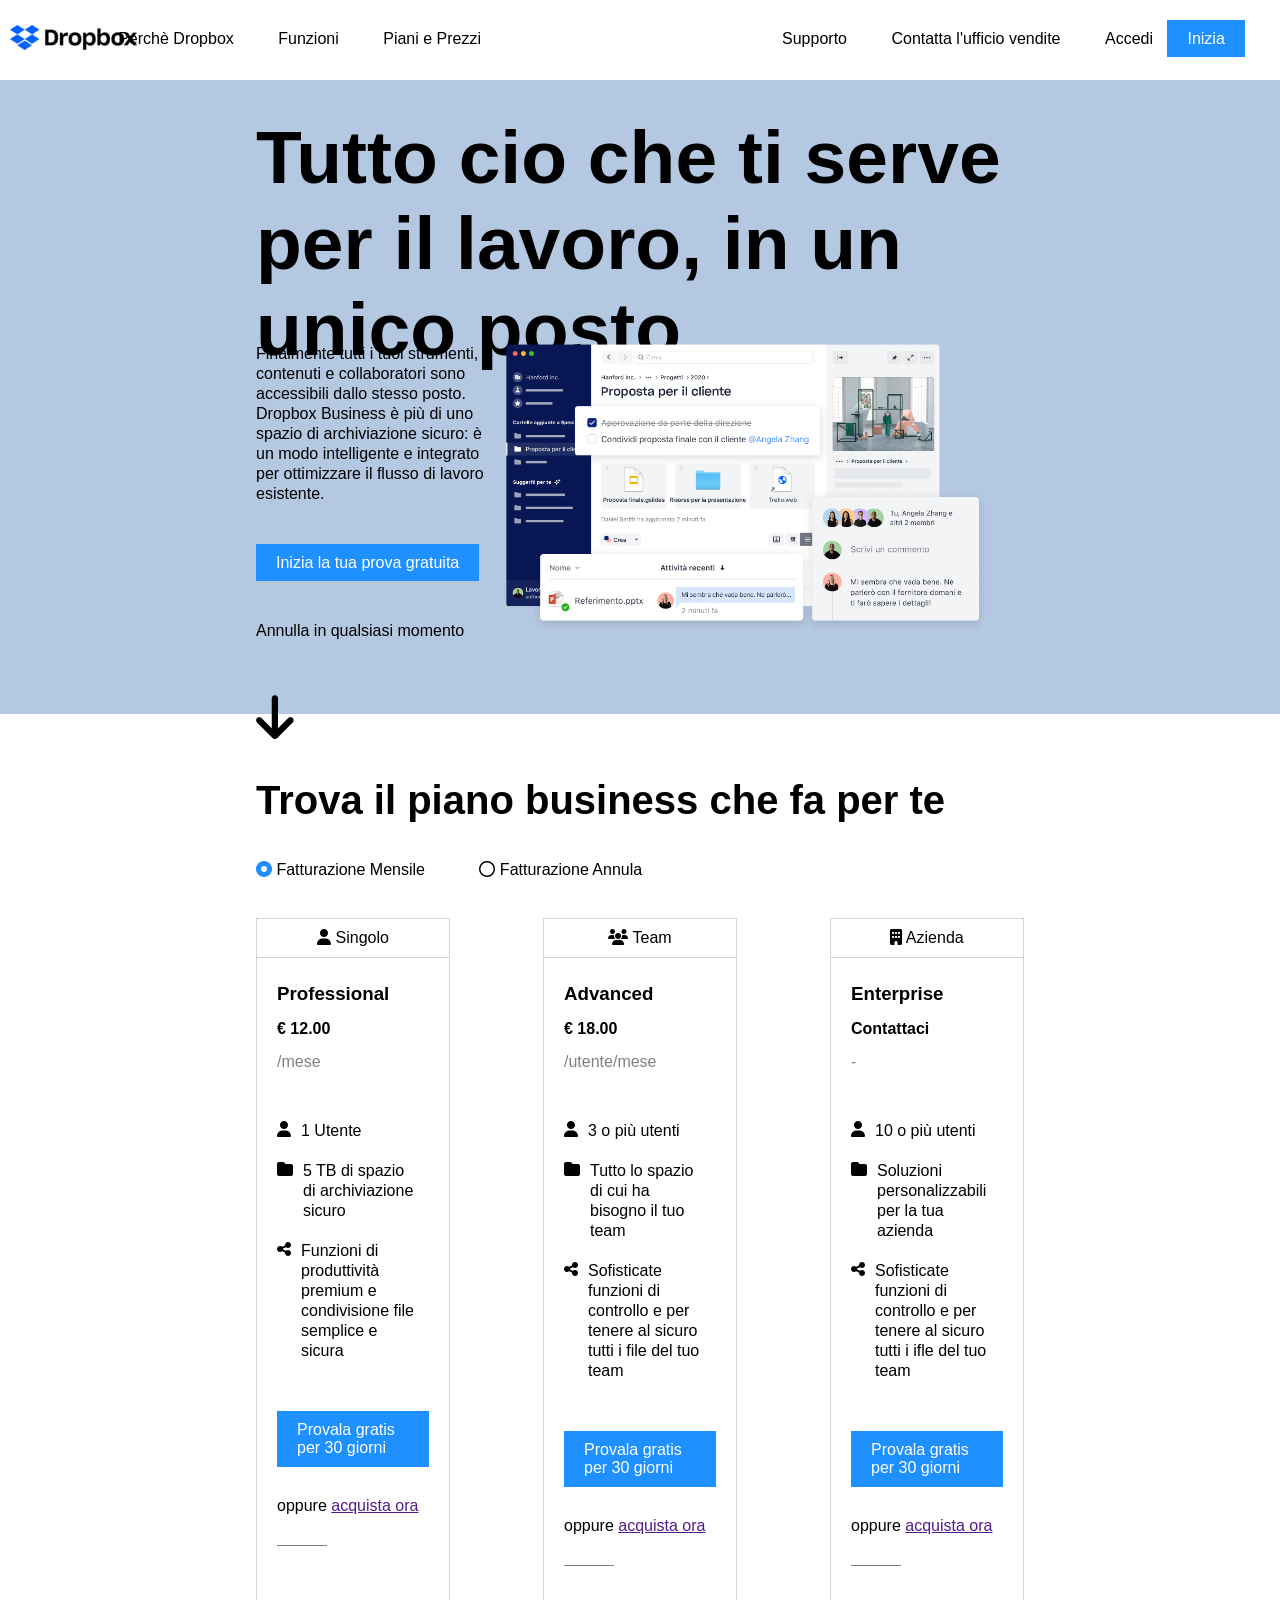
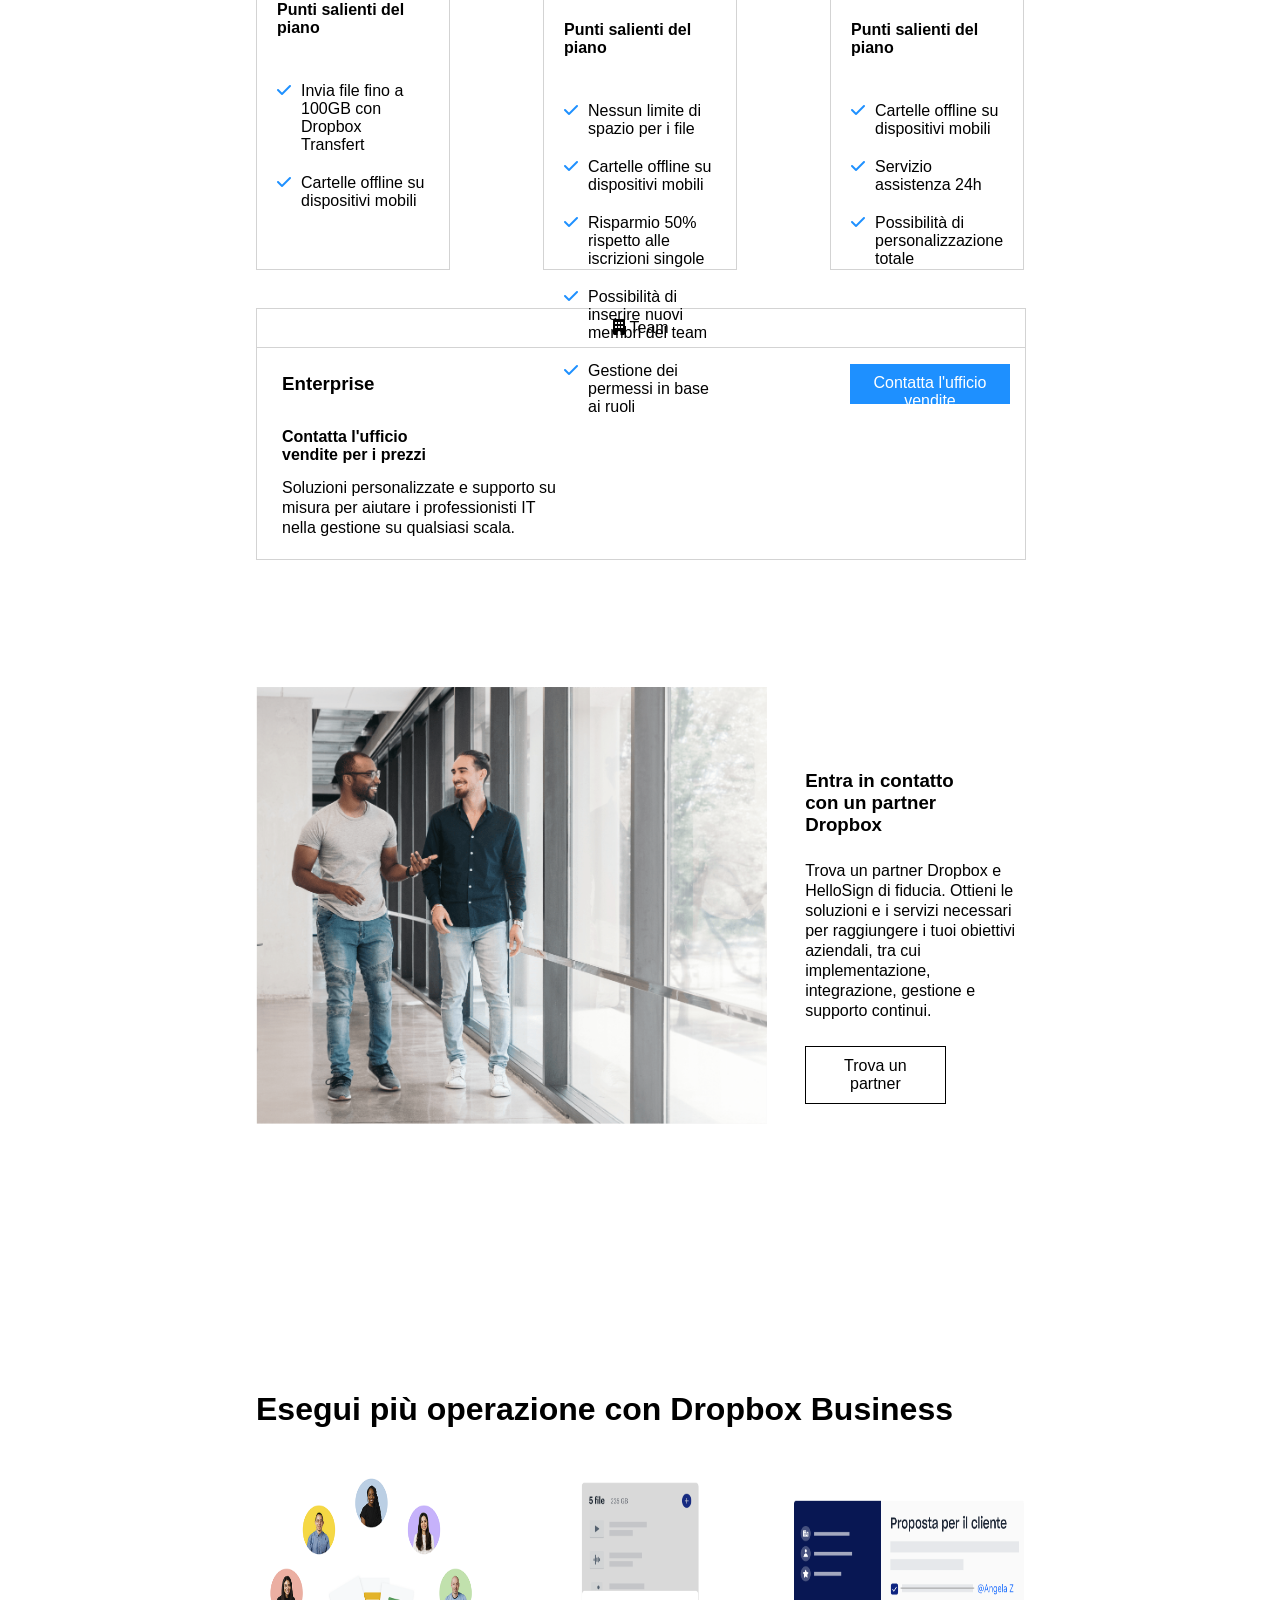
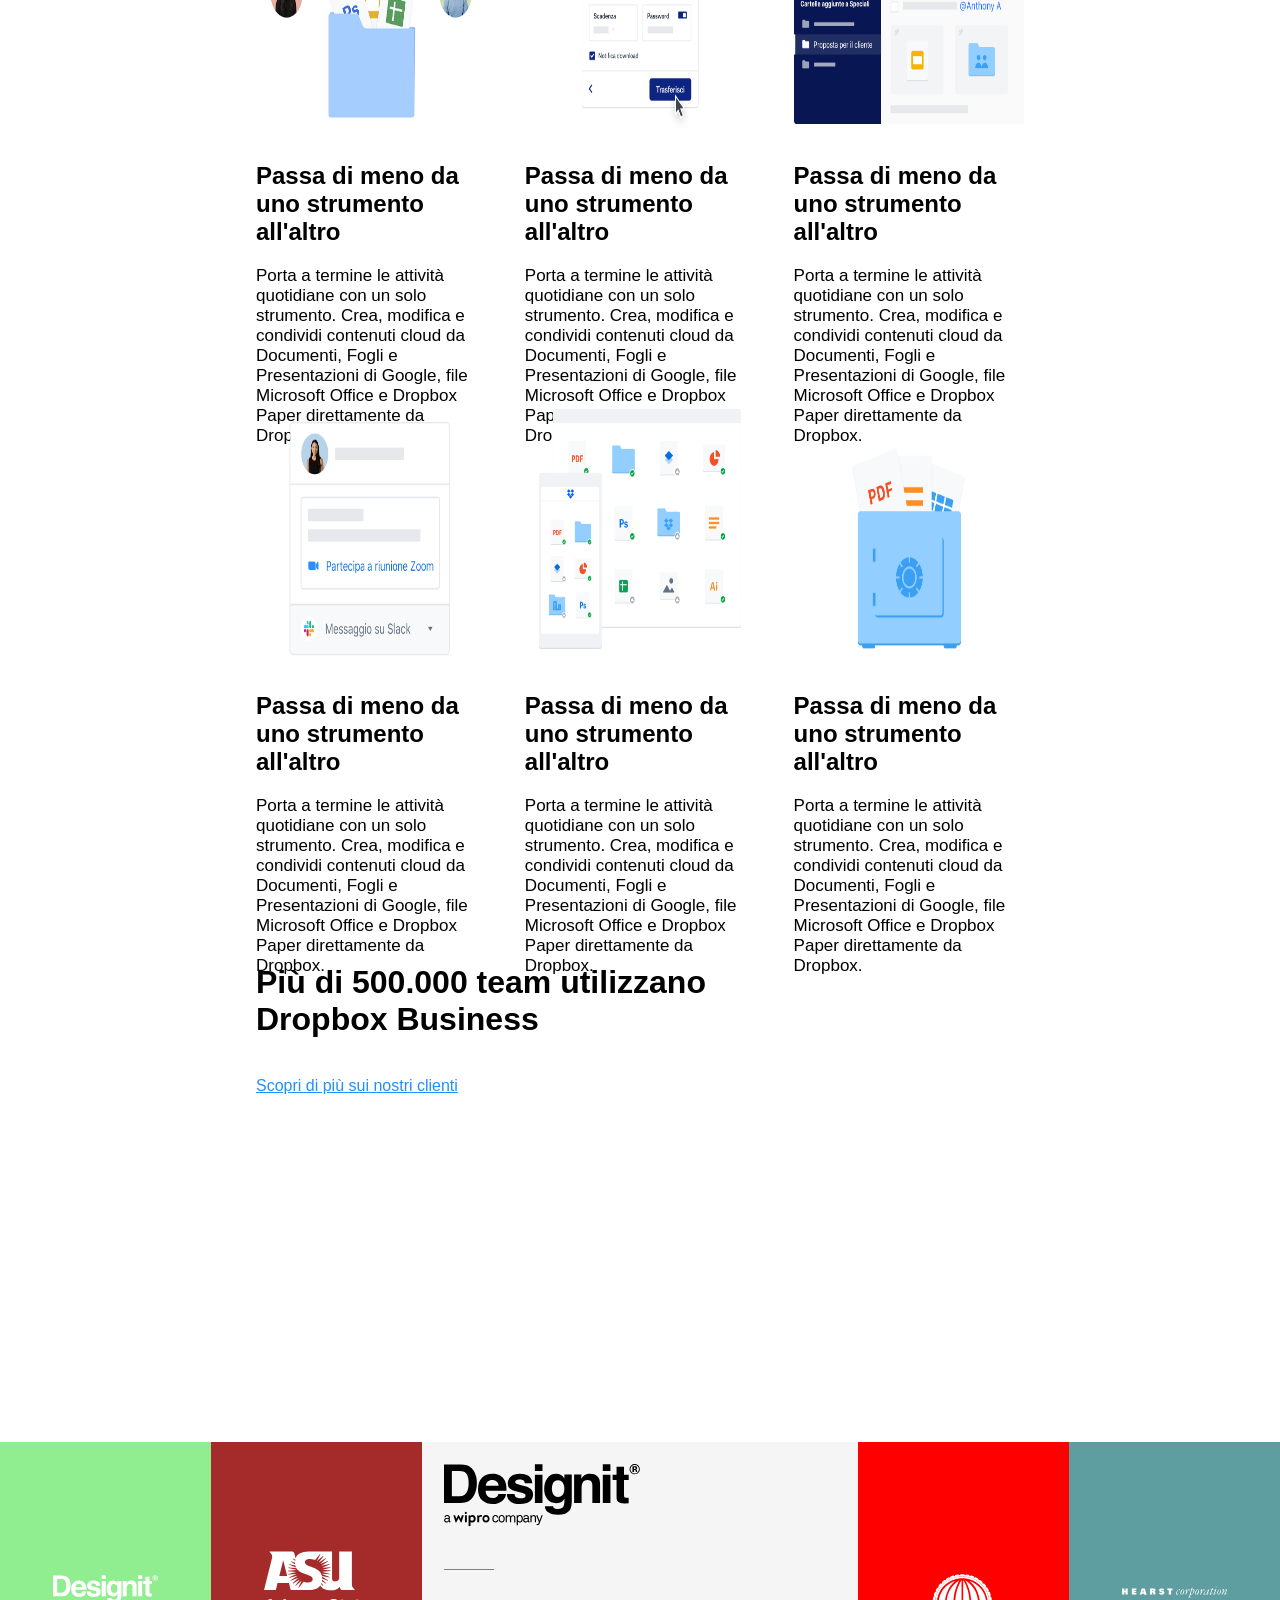
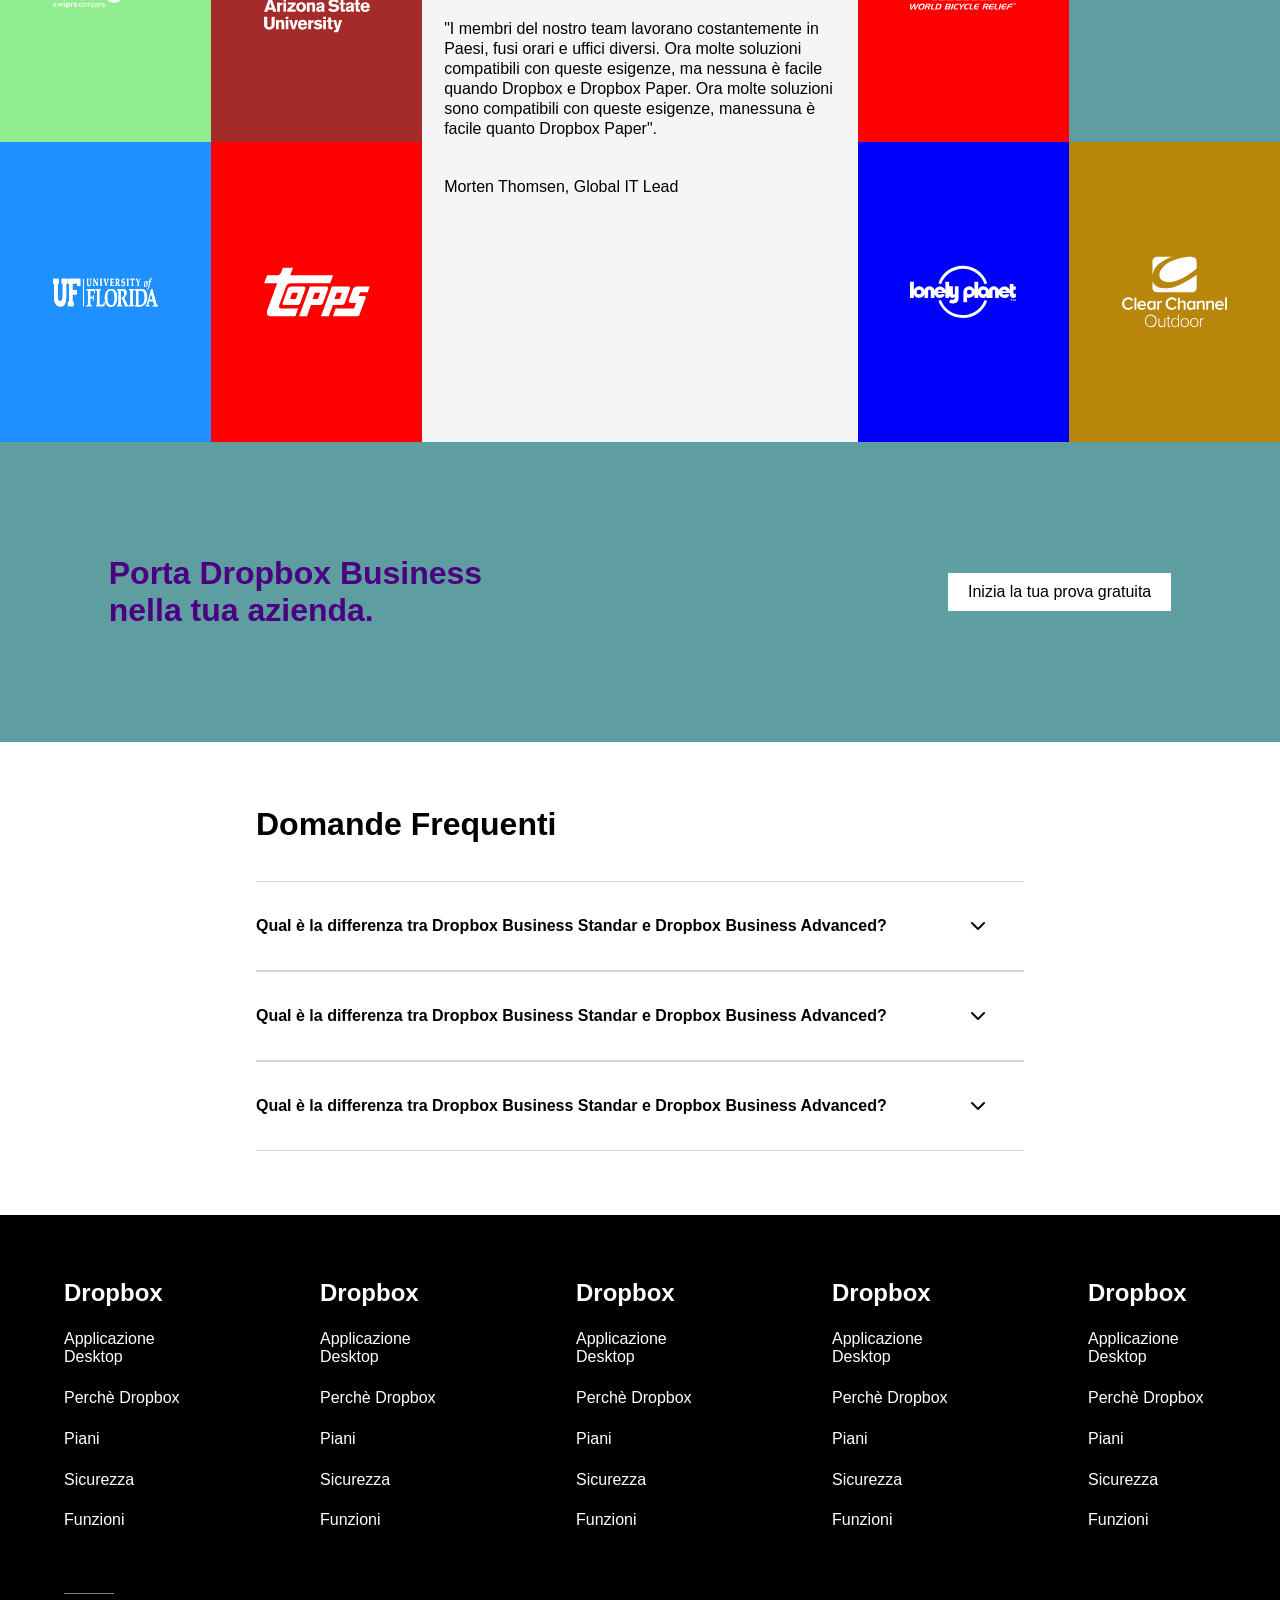
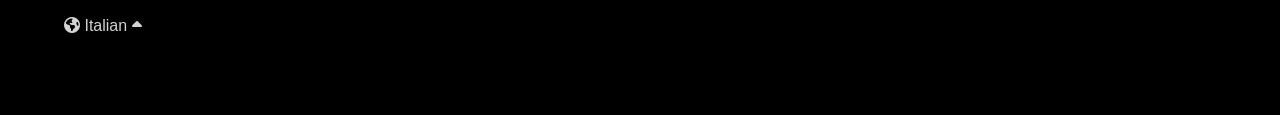
==== commit adc58c90: "hover on buttons" ====
--- a/index.html
+++ b/index.html
@@ -18,15 +18,15 @@
     <header>
         <div class="container">
             <nav>
-                <a href="#">Perch&egrave; Dropbox</a>
-                <a href="#">Funzioni</a>
-                <a href="#">Piani e Prezzi</a>
+                <a class="border-h" href="#">Perch&egrave; Dropbox</a>
+                <a class="border-h" href="#">Funzioni</a>
+                <a class="border-h" href="#">Piani e Prezzi</a>
             </nav>
             <nav>
-                <a href="#">Supporto</a>
-                <a href="#">Contatta l'ufficio vendite</a>
-                <a href="#" id="accedi">Accedi</a>
-                <a href="#" class="box">Inizia</a>
+                <a class="border-h" href="#">Supporto</a>
+                <a class="border-h" href="#">Contatta l'ufficio vendite</a>
+                <a class="border-h" href="#" id="accedi">Accedi</a>
+                <a id="Inizia" href="#" class="box">Inizia</a>
             </nav>
         </div>
     </header>
--- a/style.css
+++ b/style.css
@@ -11,6 +11,10 @@
     background-color: #1e90ff;
     color: white;
     text-decoration: none;
+}
+
+.box:hover {
+    background-color: #8cb3ff;
 }
 
 p {
@@ -66,9 +70,13 @@
     }
 
     nav a{
-        padding-left: 30px;
+        padding: 30px 20px;
         text-decoration: none;
         color: black;
+    }
+
+    nav .border-h:hover {
+        border-bottom: 2px solid black;
     }
 
     .container nav:first-child{       
@@ -82,11 +90,12 @@
     #accedi {
         padding-right: 10px;
     }
+
 /* JUMBOTRON */
 /* APPUNTI: Forse da cambiare l'altezza in vh */
 /* APPUNTI: La freccia deve portare nella schermata sotto "trova il piano business che fa per te" */
 .jumbotron {
-    padding-top: 10%;
+    padding-top: 5%;
     height: 650px;
     background-color: #b4c8e1;
 }
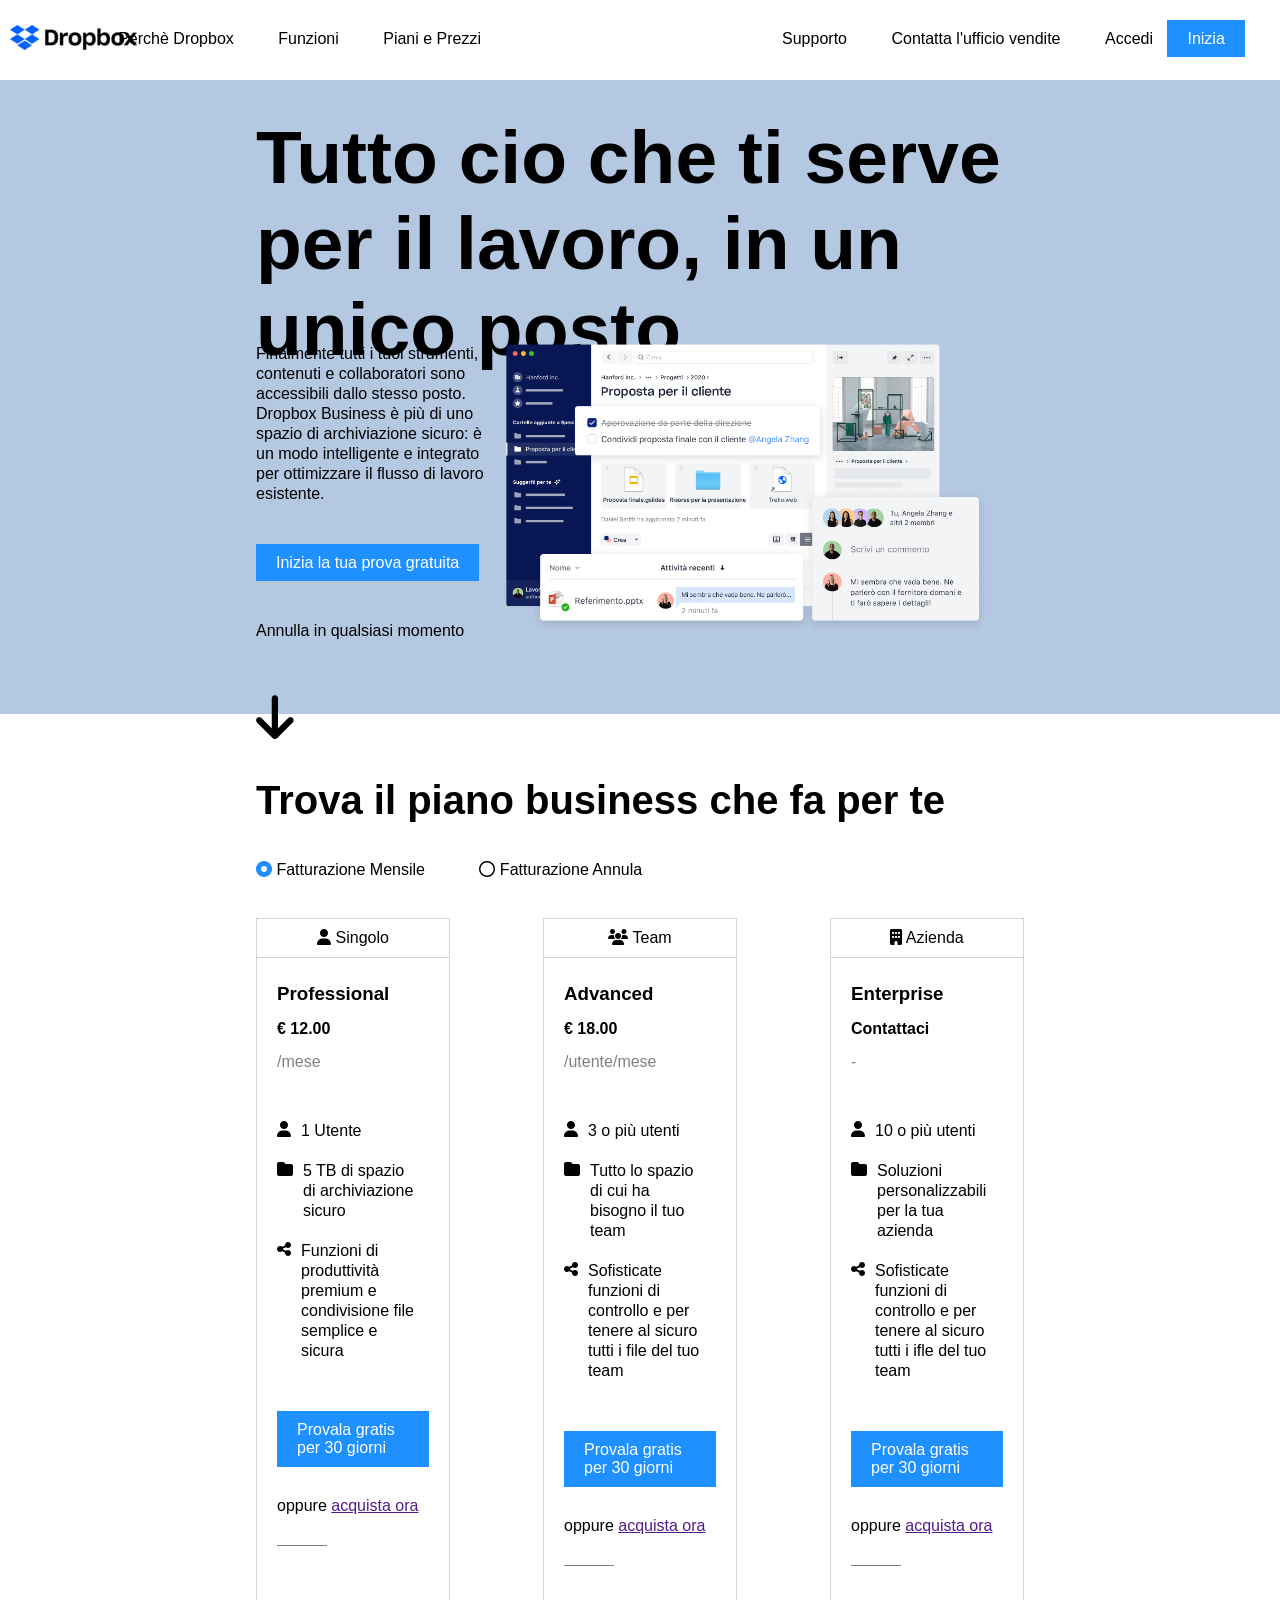
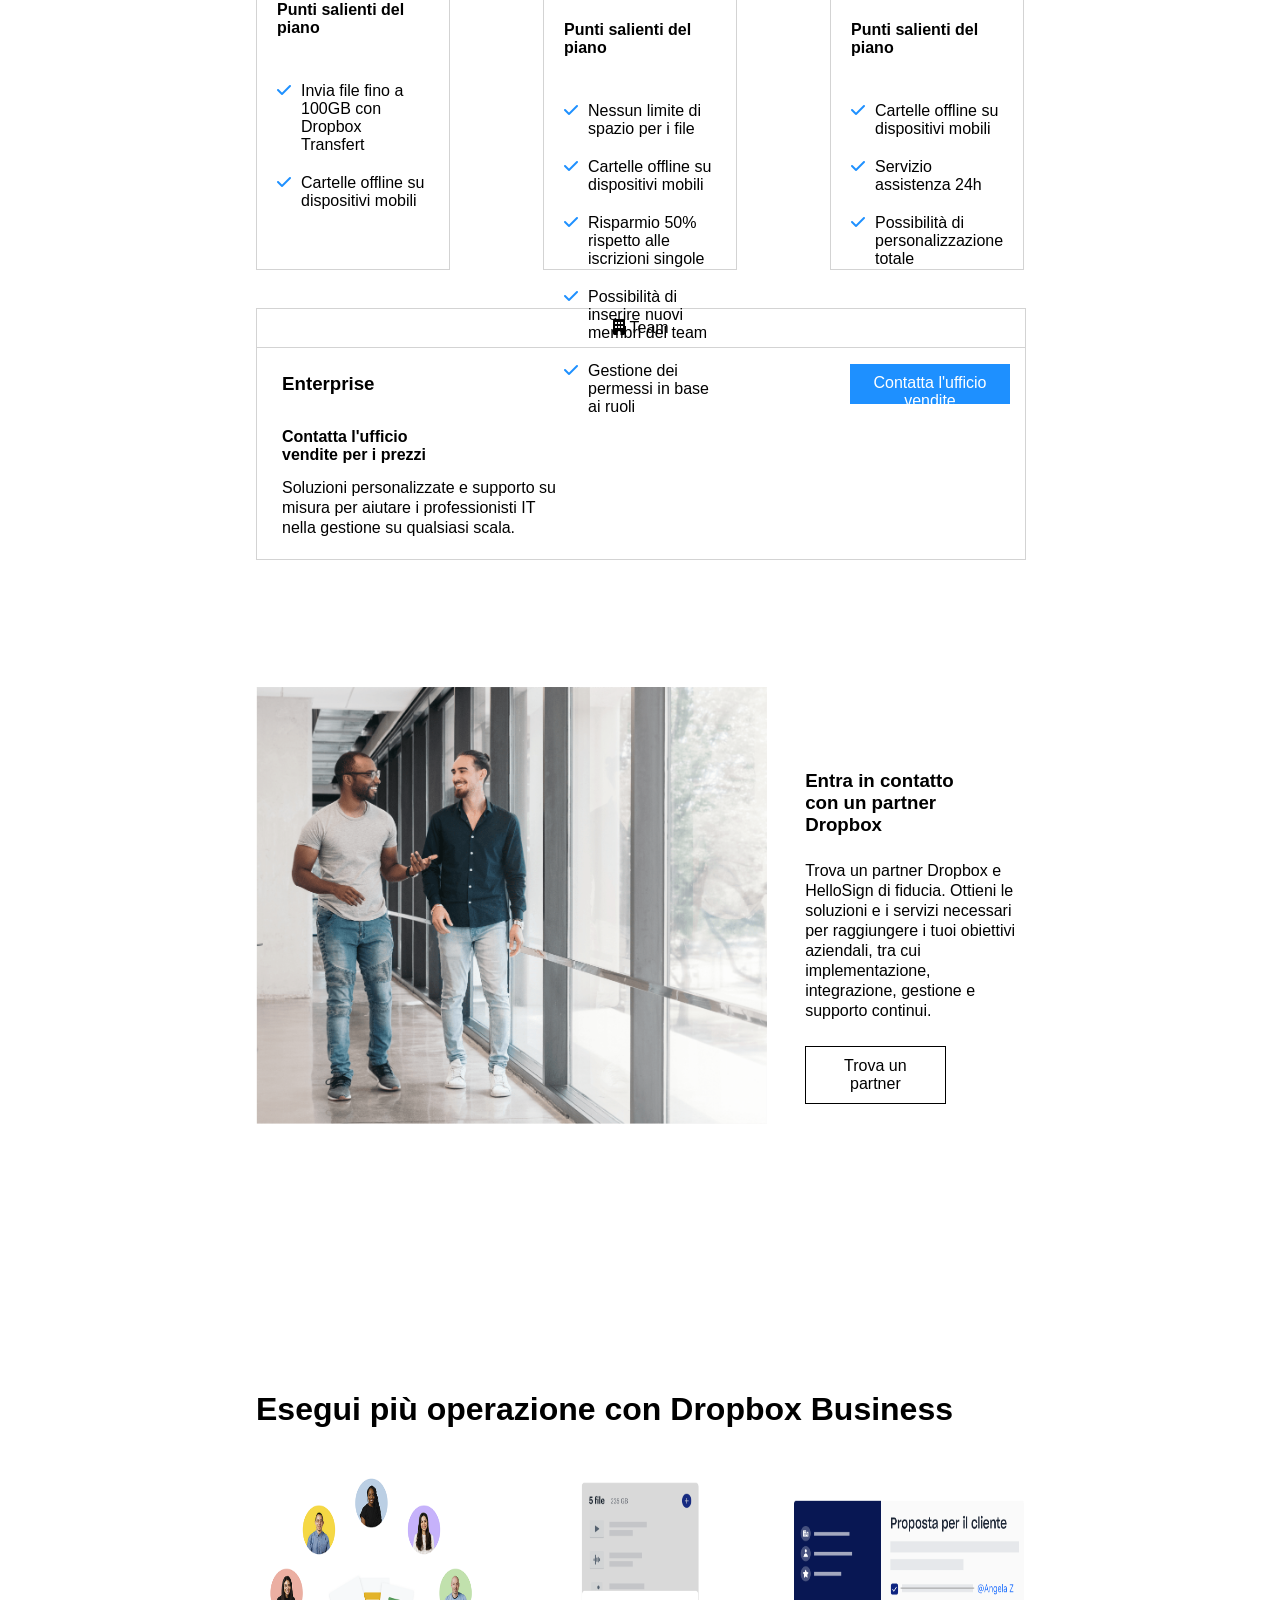
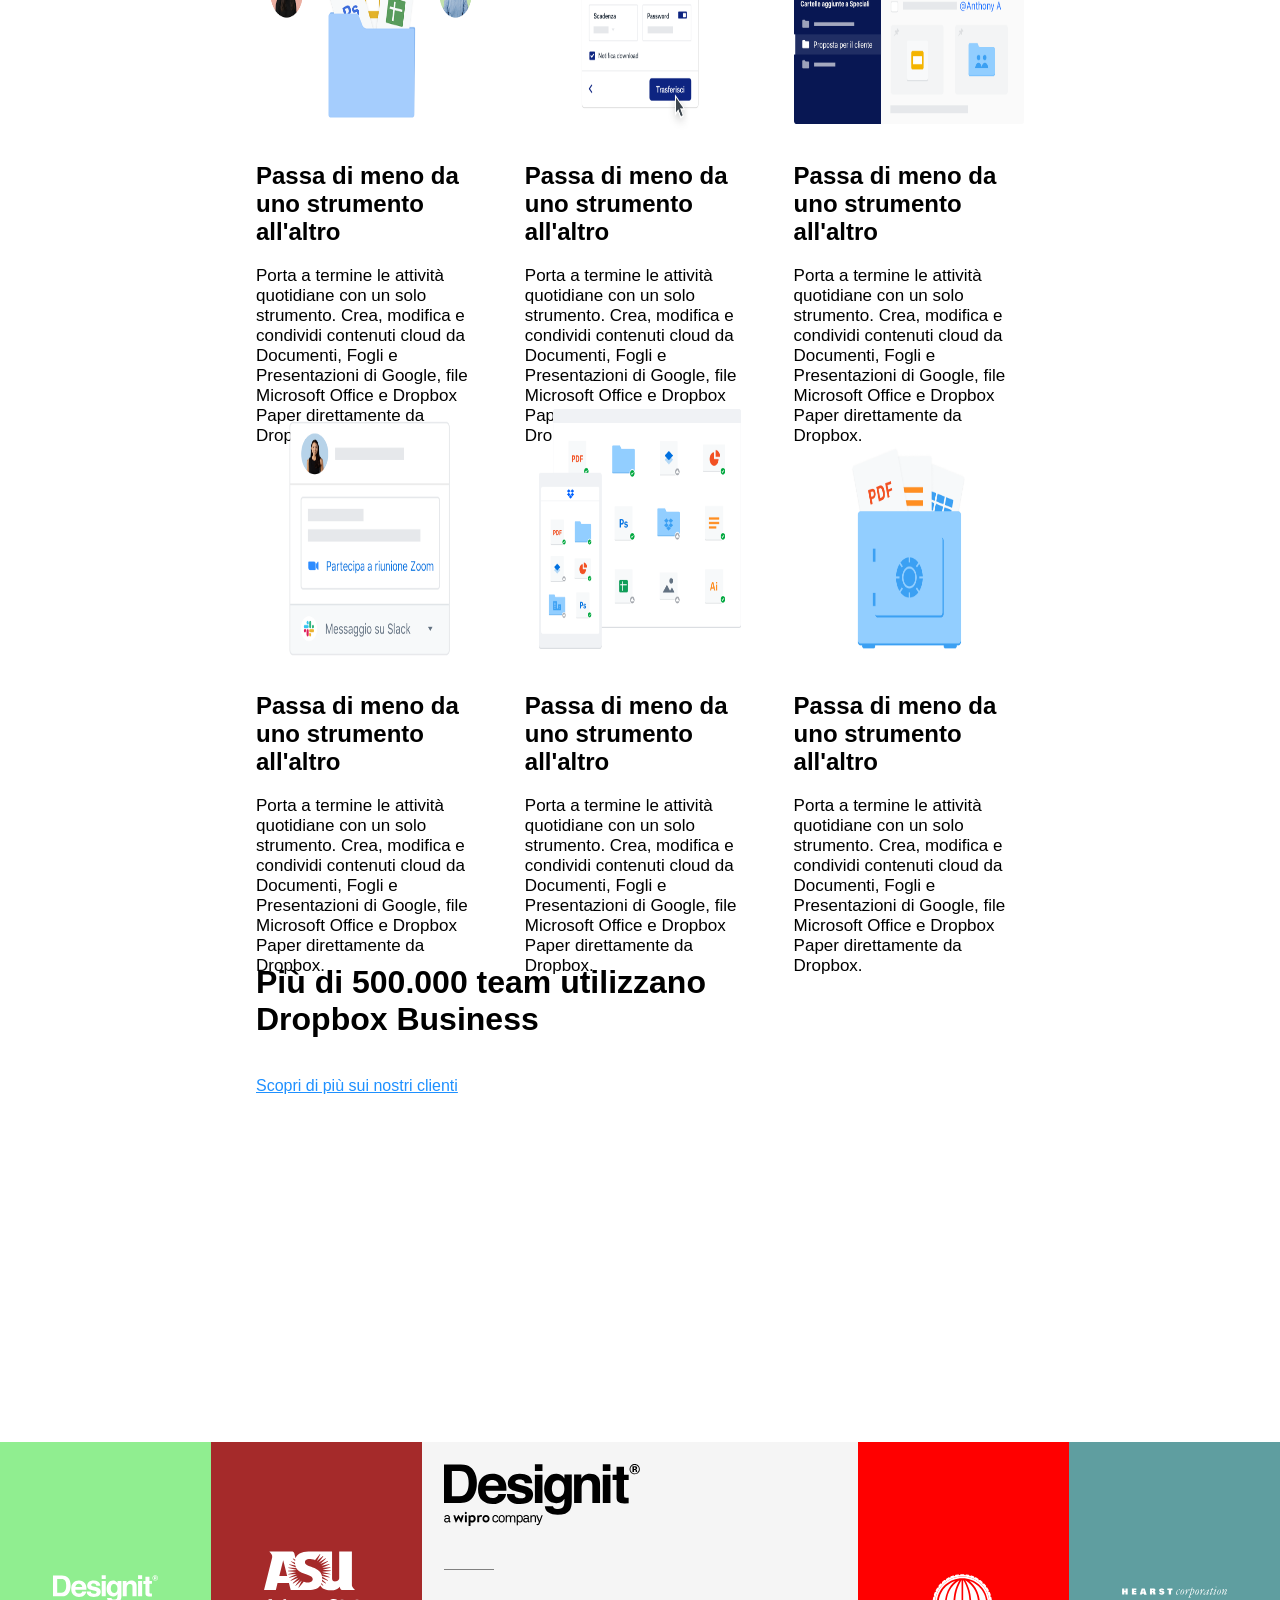
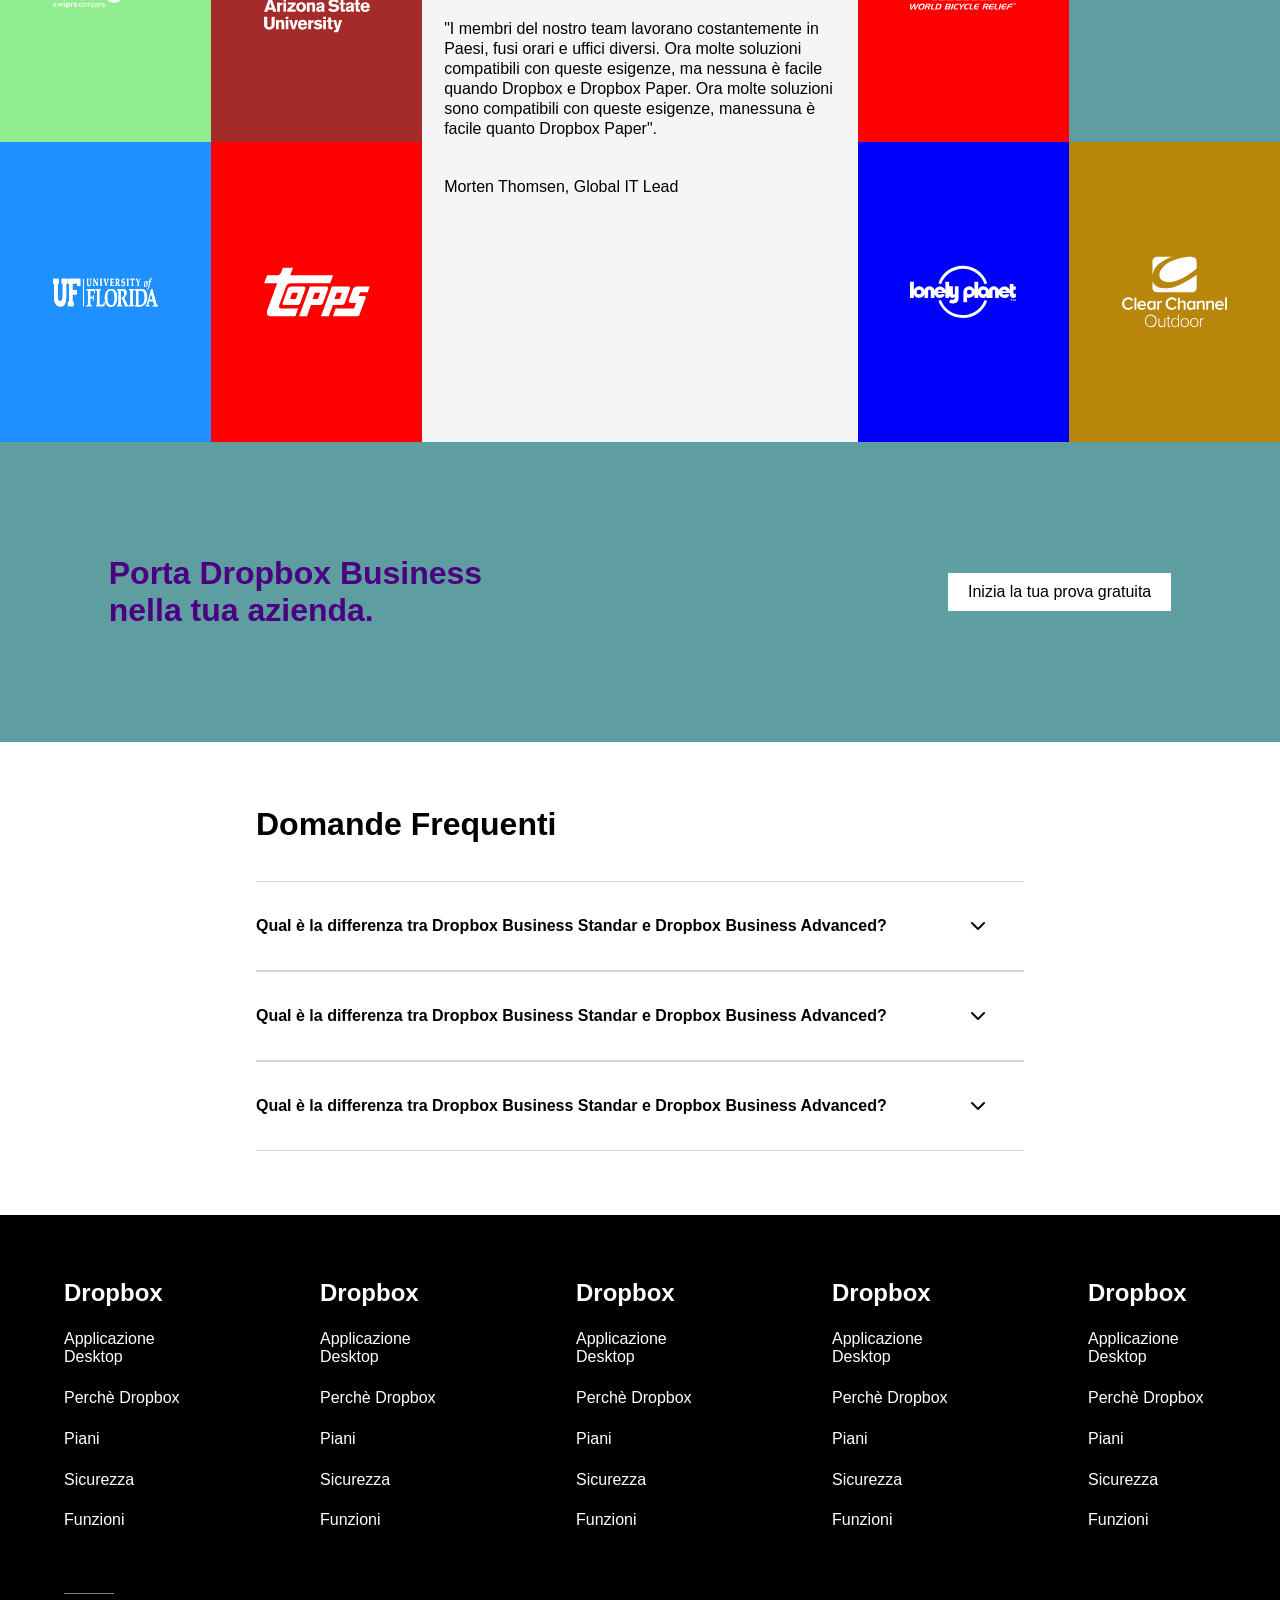
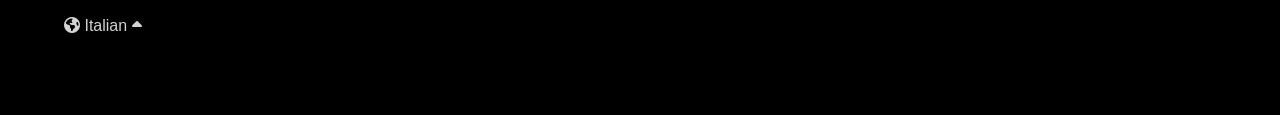
==== commit 03014d1f: "hover sul carosello" ====
--- a/index.html
+++ b/index.html
@@ -407,7 +407,8 @@
                 <div class="container-agency-info">
                     <img src="img/designit.svg" alt="">
                     <div class="line"></div>
-                    <p>"I membri del nostro team lavorano costantemente in Paesi, fusi orari e uffici diversi. Ora molte soluzioni compatibili con queste esigenze, ma nessuna &egrave; facile quando Dropbox e Dropbox Paper. Ora molte soluzioni sono compatibili con queste esigenze, manessuna &egrave; facile quanto  Dropbox Paper".</p>
+                    <p>"I membri del nostro team lavorano costantemente in Paesi, fusi orari e uffici diversi. Ora molte soluzioni compatibili con queste esigenze, ma nessuna &egrave; facile quando Dropbox e Dropbox Paper. Ora molte soluzioni sono compatibili con queste esigenze, manessuna &egrave; facile quanto  Dropbox Paper".
+                    </p>
                     <div>Morten Thomsen, Global IT Lead</div>
                 </div>
             </div>
--- a/style.css
+++ b/style.css
@@ -382,6 +382,7 @@
             width: 34%;
             height: 600px;
             background-color: #F5F5F5 ;
+            overflow-y: auto;
         }
 
         .grid2 {
@@ -399,8 +400,13 @@
         .agency {
             width: 50%;
             height: 300px;
+            box-sizing: border-box;
             display: flex;
             justify-content: center;
+        }
+
+        .agency:hover {
+            border: 12px solid #F5F5F5;
         }
 
         .invert {
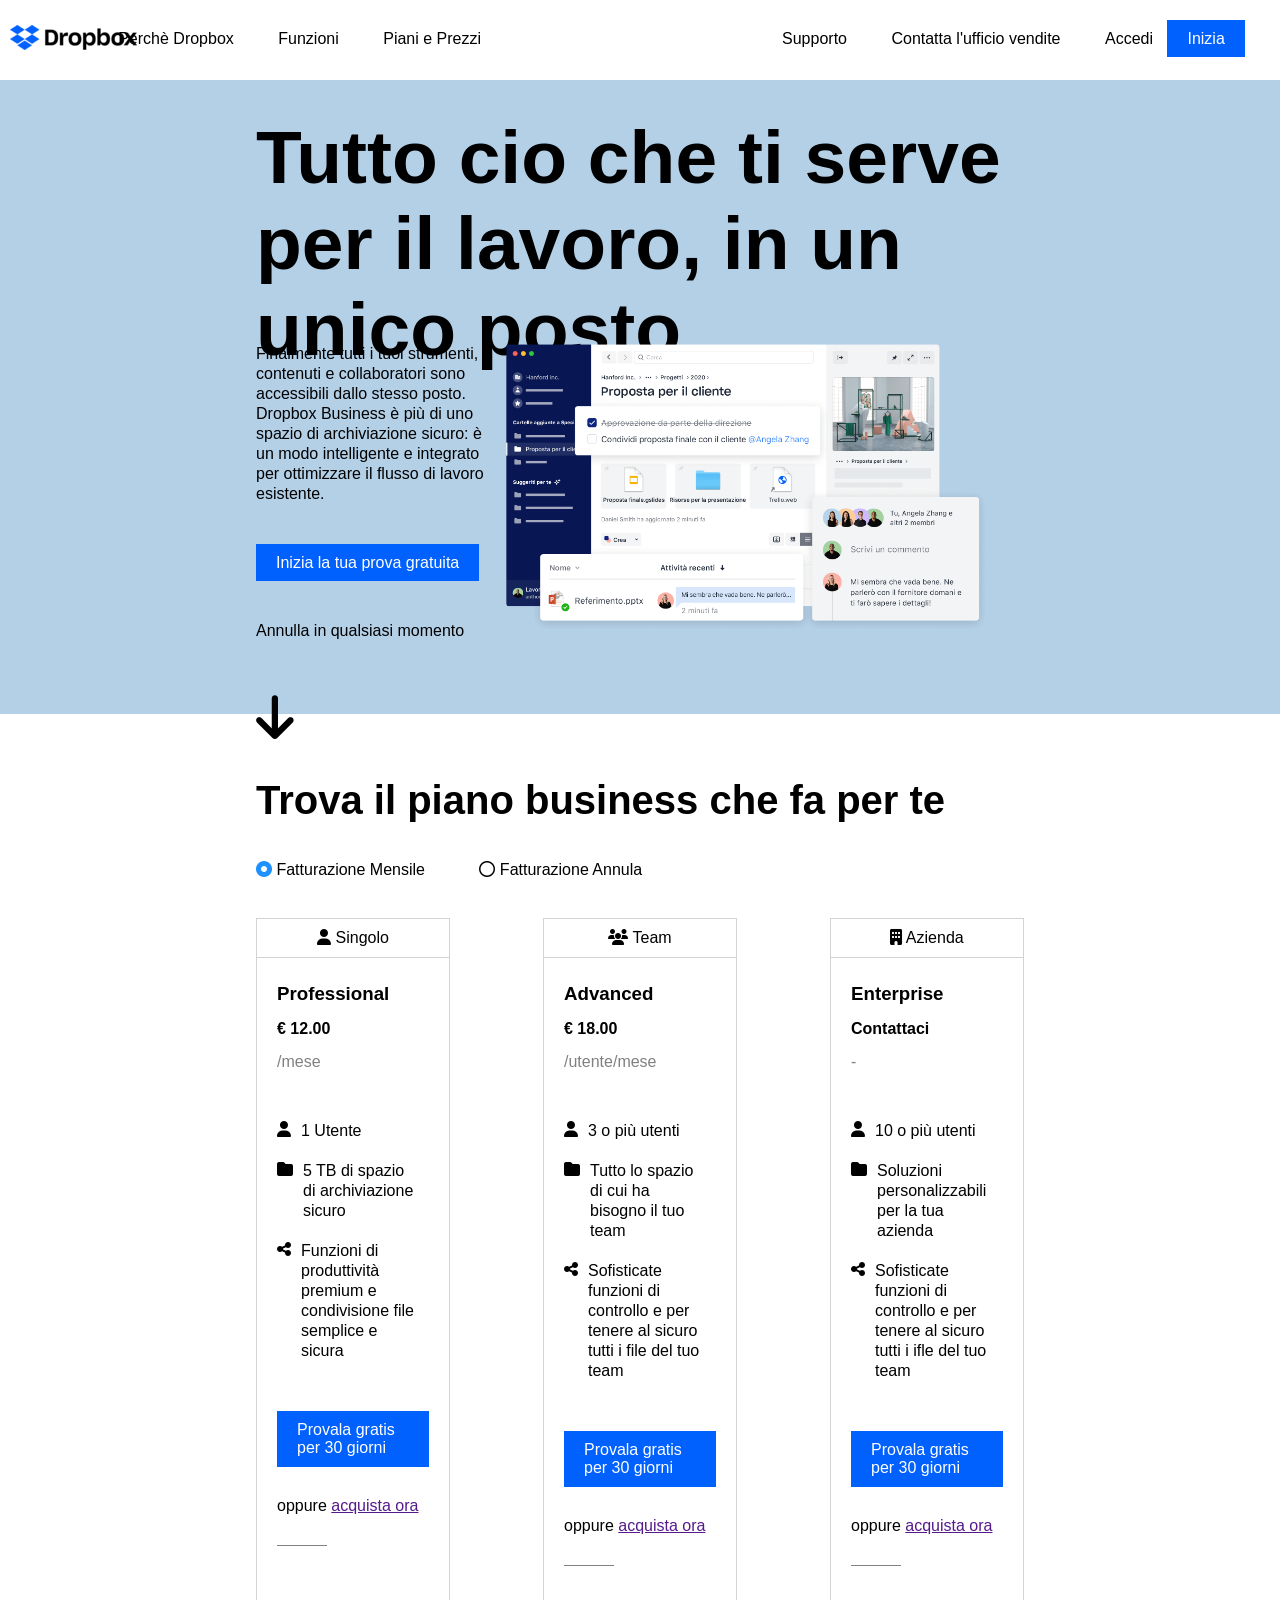
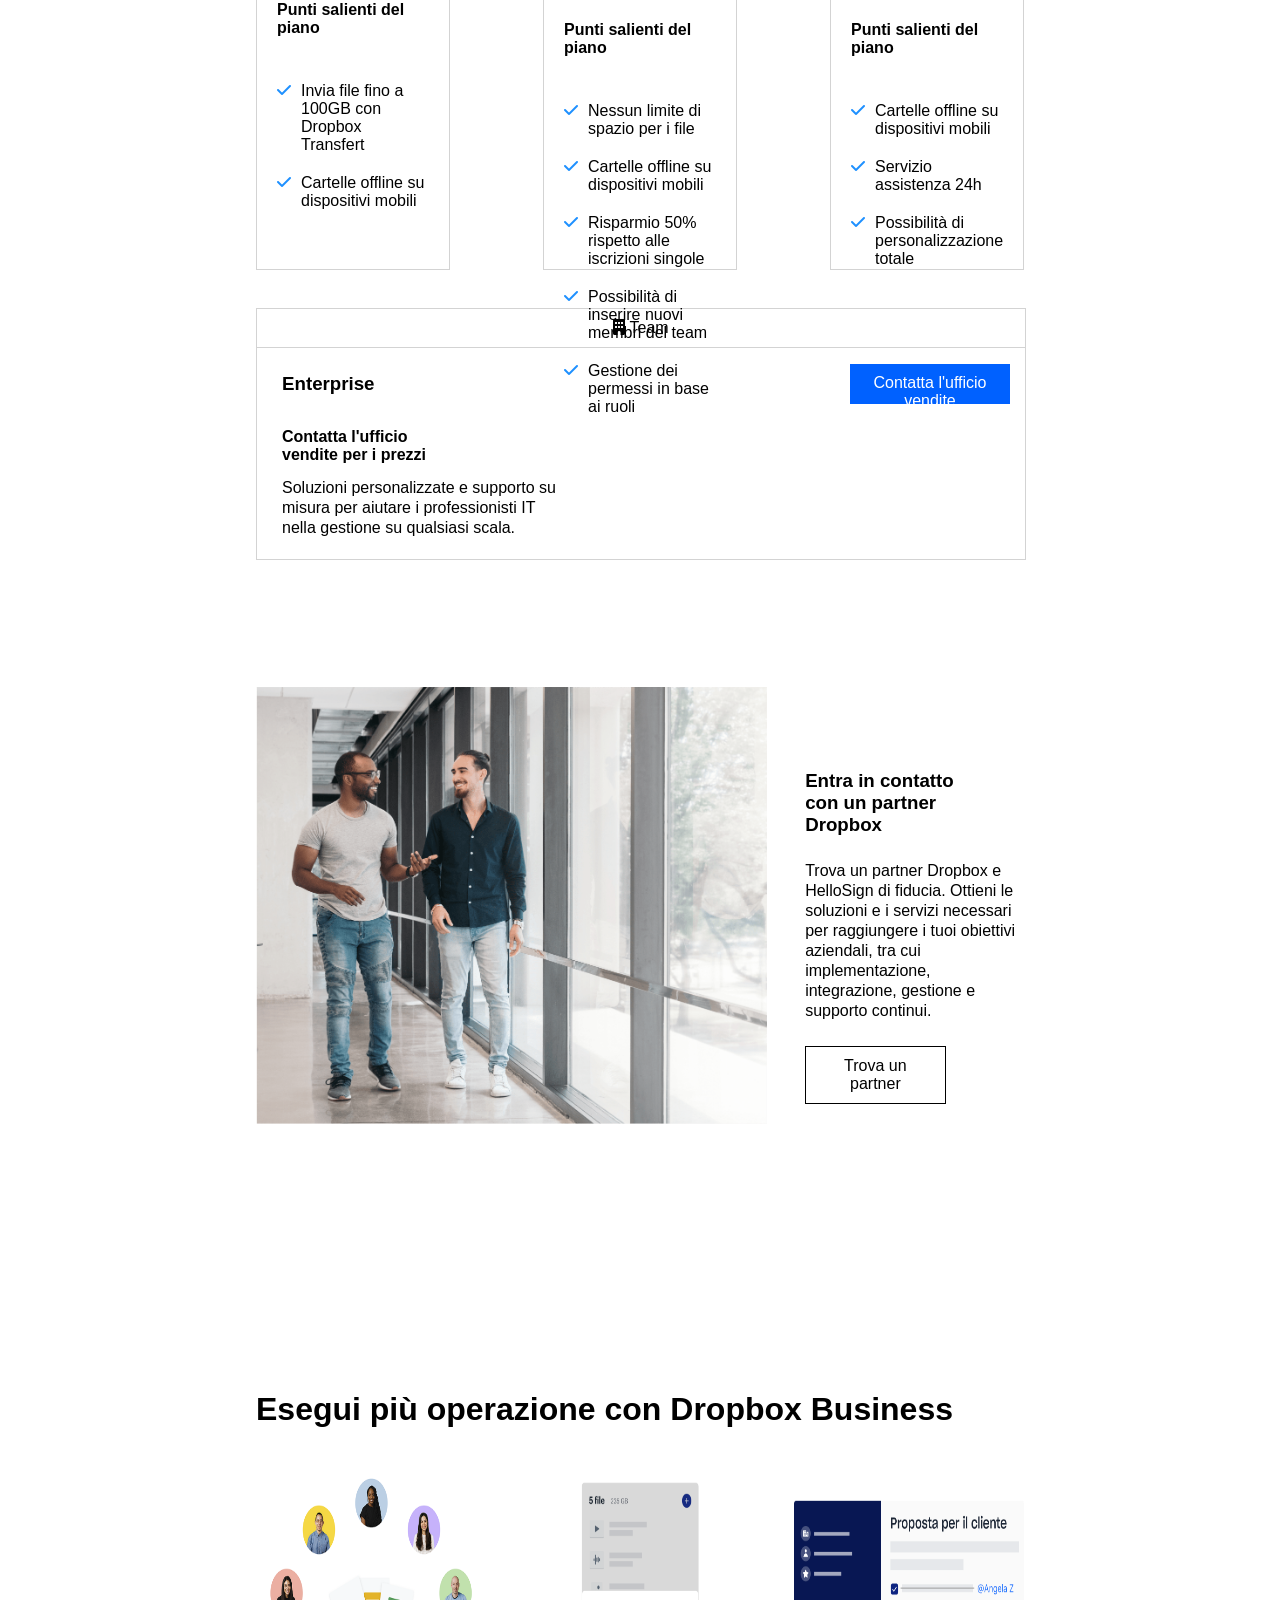
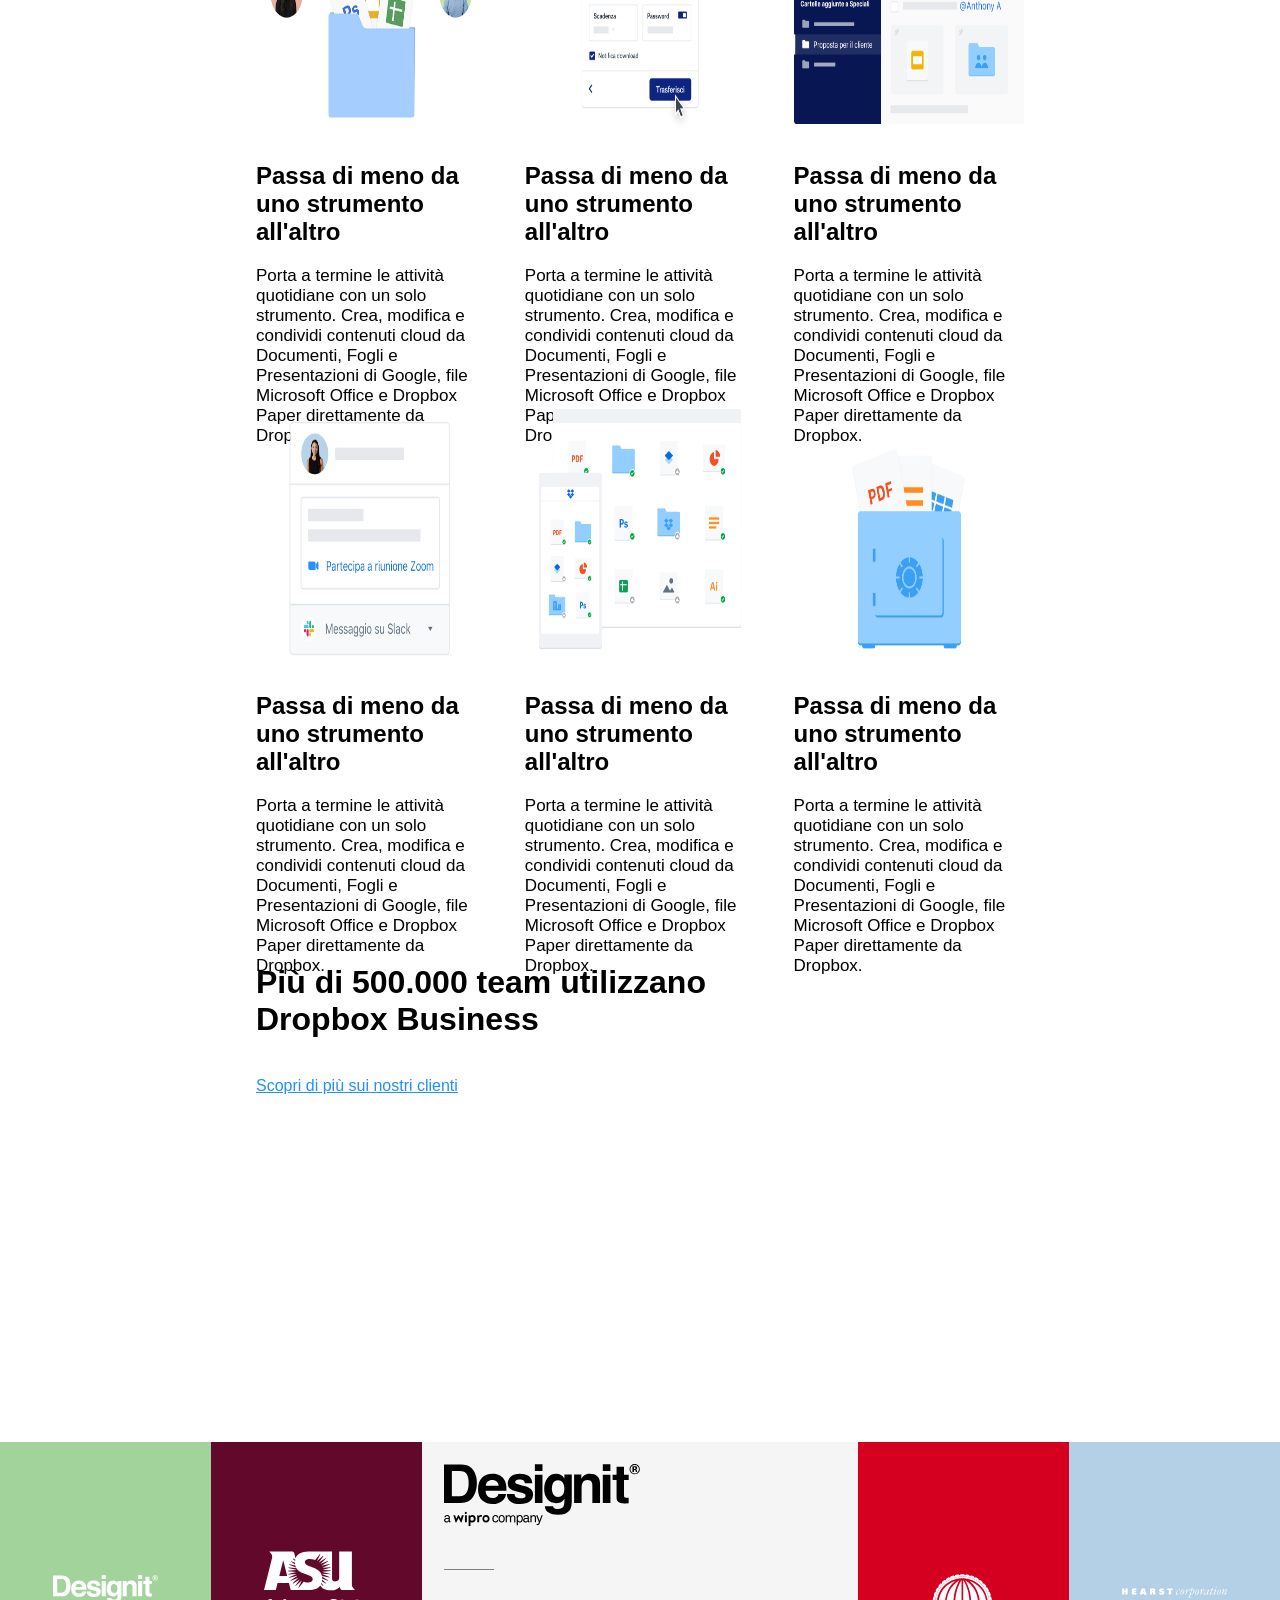
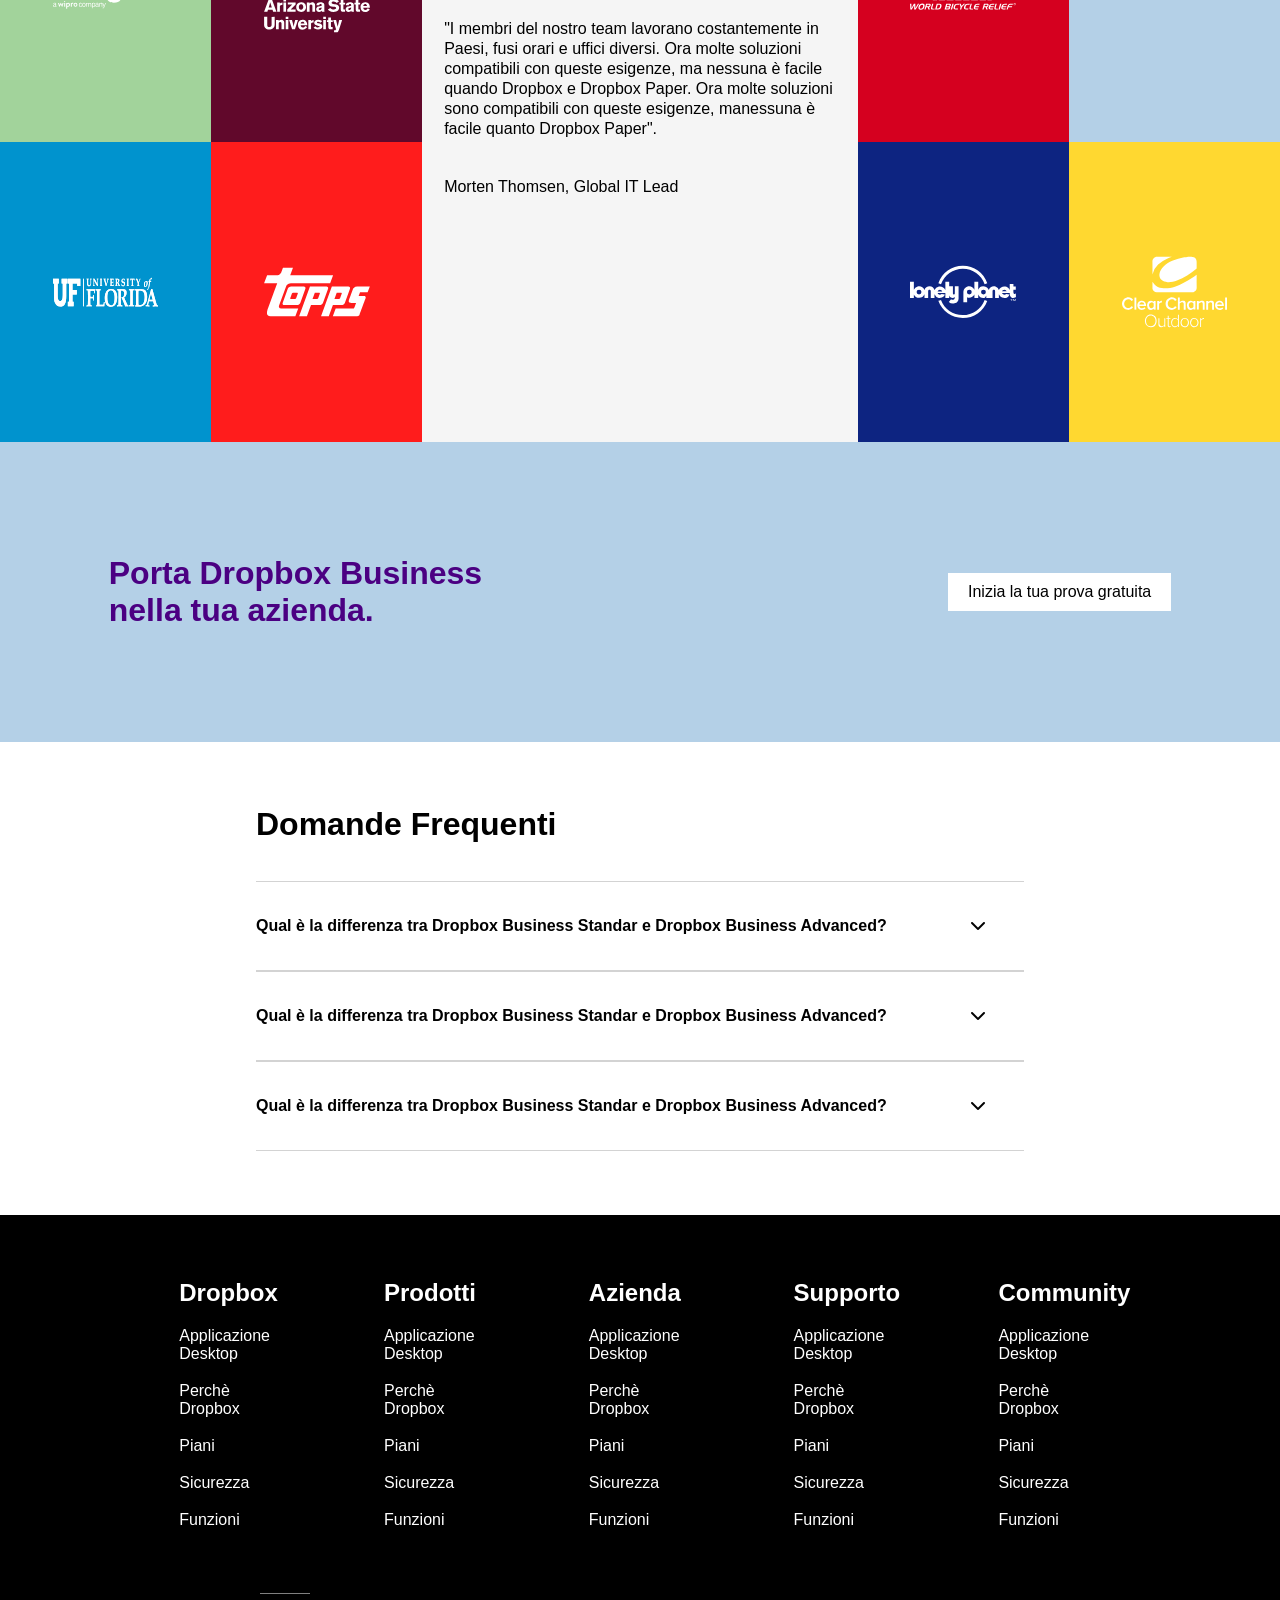
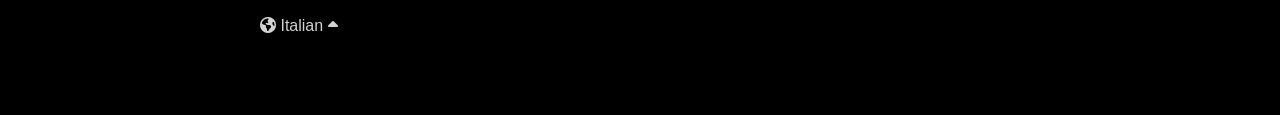
==== commit 9f22bf58: "Aggiustamenti - colori, jumbotron" ====
--- a/index.html
+++ b/index.html
@@ -414,7 +414,7 @@
             </div>
             <div class="grid2">
                 <div class="row-agency">
-                    <div class="red agency">
+                    <div class="red-dark agency">
                         <img src="img/world_bicycle_relief.svg" alt="" class="invert">
                     </div>
                     <div class="cadetblue agency">
@@ -466,7 +466,7 @@
                 <a href="">Funzioni</a>
             </div>
             <div class="container-footer">
-                <h2>Dropbox</h2>
+                <h2>Prodotti</h2>
                 <a href="">Applicazione Desktop</a>
                 <a href="">Perch&egrave; Dropbox</a>
                 <a href="">Piani</a>
@@ -474,7 +474,7 @@
                 <a href="">Funzioni</a>
             </div>
             <div class="container-footer">
-                <h2>Dropbox</h2>
+                <h2>Azienda</h2>
                 <a href="">Applicazione Desktop</a>
                 <a href="">Perch&egrave; Dropbox</a>
                 <a href="">Piani</a>
@@ -482,7 +482,7 @@
                 <a href="">Funzioni</a>
             </div>
             <div class="container-footer">
-                <h2>Dropbox</h2>
+                <h2>Supporto</h2>
                 <a href="">Applicazione Desktop</a>
                 <a href="">Perch&egrave; Dropbox</a>
                 <a href="">Piani</a>
@@ -490,7 +490,7 @@
                 <a href="">Funzioni</a>
             </div>
             <div class="container-footer">
-                <h2>Dropbox</h2>
+                <h2>Community</h2>
                 <a href="">Applicazione Desktop</a>
                 <a href="">Perch&egrave; Dropbox</a>
                 <a href="">Piani</a>
@@ -498,7 +498,7 @@
                 <a href="">Funzioni</a>
             </div>
         </div>
-        <div class="line"></div>
+        <div id="line-footer" class="line"></div>
         <div class="lingua">
             <i class="fa-solid fa-earth-americas"></i>
             <span>Italian</span>
--- a/style.css
+++ b/style.css
@@ -8,7 +8,7 @@
 
 .box {
     padding: 10px 20px;
-    background-color: #1e90ff;
+    background-color: #0061ff;
     color: white;
     text-decoration: none;
 }
@@ -22,31 +22,34 @@
 }
 
 .lightgreen {
-    background-color: lightgreen;
+    background-color: #a2d39b;
 }
 
 .brown {
-    background-color: brown;
+    background-color: #61082b;
 }
 
 .lightblue {
-    background-color: #1e90ff;
+    background-color: #0093ce;
 }
 
 .red {
-    background-color: red;
-}
-
+    background-color: #ff1c1c;
+}
+
+.red-dark {
+    background-color: #d5001f;
+}
 .cadetblue {
-    background-color: cadetblue;
+    background-color: #b4d0e7;
 }
 
 .blue {
-    background-color: blue;
+    background-color: #0d2481;
 }
 
 .yellow {
-    background-color: darkgoldenrod;
+    background-color: #ffd830;
 }
 /* HEADER */
 /* APPUNTI: L'header deve essere fixed e contenere un hover:underline sotto per i nav */
@@ -97,7 +100,7 @@
 .jumbotron {
     padding-top: 5%;
     height: 650px;
-    background-color: #b4c8e1;
+    background-color: #b4d0e7;
 }
 
     .h1-container {
@@ -329,6 +332,10 @@
                 text-align: center;
             }
 
+            #txt-partner > .box:hover {
+                background-color: lightgrey;
+            }
+
                 #txt-box {
                     color: black;
                 }
@@ -490,6 +497,7 @@
 }
 
     .upside {
+        margin: 0%  10%;
         padding: 5% 0;
         display: flex;
         justify-content: space-around;
@@ -511,11 +519,19 @@
     }
 
     footer .line {
-        margin-left: 5%;
+        margin-left: 260px;
     }
 
     .lingua {
         margin-top: 1%;
-        margin-left: 5%;
+        margin-left: 260px;
         color: lightgrey;
+    }
+
+    .container-footer a:hover {
+        text-decoration: underline;
+    }
+
+    #box-prova-gratuita:hover {
+        background-color: lightgrey;
     }
